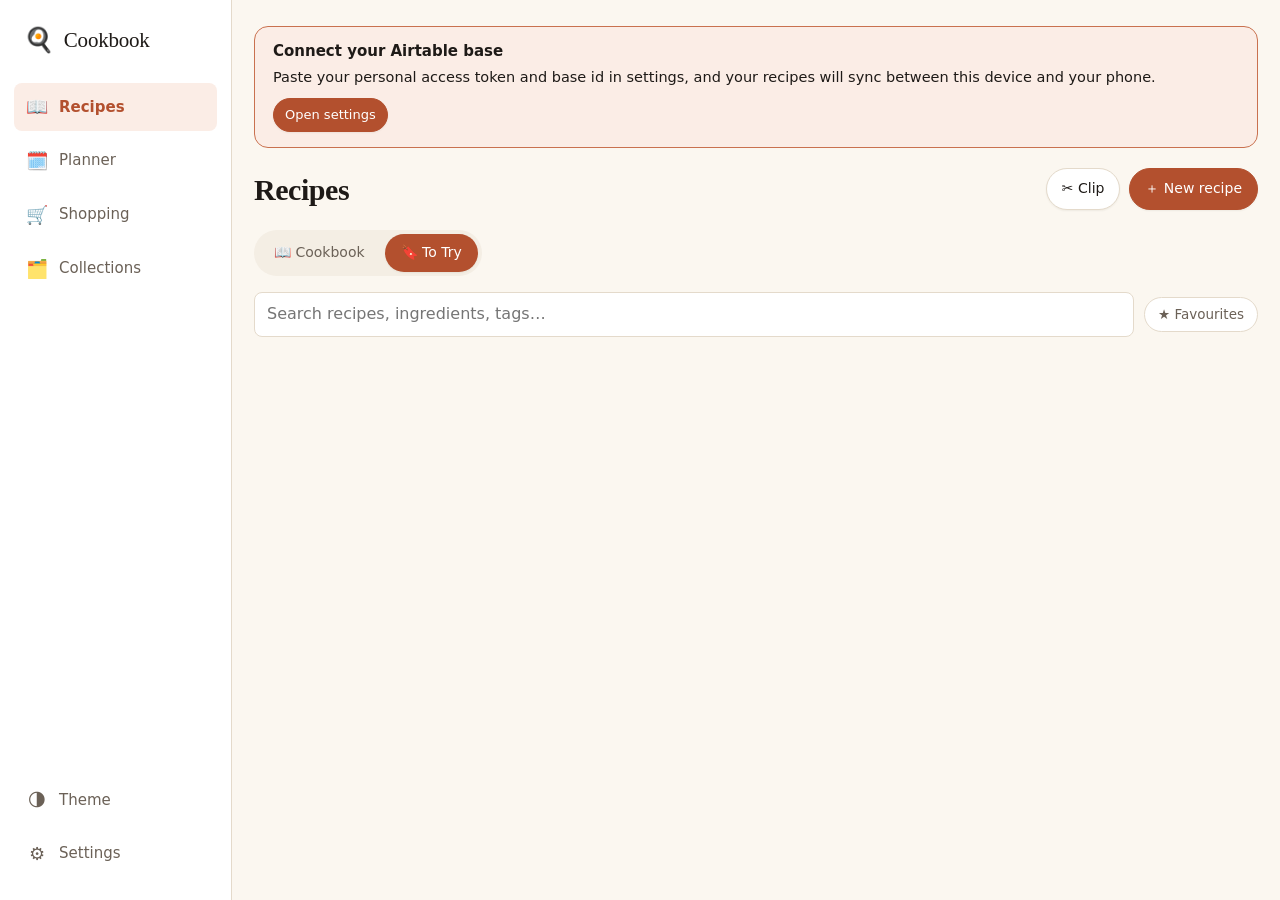
==== index.html @ c2b3b52e "Fix import button doing nothing: it was nested inside its label Wrapping a <button> inside the same " ====
<!DOCTYPE html>
<html lang="en-AU">
<head>
<meta charset="UTF-8">
<meta name="viewport" content="width=device-width, initial-scale=1, viewport-fit=cover">
<meta name="theme-color" content="#B3502E">
<meta name="apple-mobile-web-app-capable" content="yes">
<meta name="apple-mobile-web-app-status-bar-style" content="default">
<title>Cookbook</title>
<link rel="manifest" href="manifest.json">
<link rel="apple-touch-icon" href="icons/apple-touch-icon.png">
<link rel="stylesheet" href="cookbook.css">
</head>
<body>

<div class="app">

  <!-- Desktop navigation. The mobile tab bar at the bottom of this file mirrors it; both drive the
       same data-view buttons so there's one navigation handler, not two. -->
  <nav class="sidenav">
    <div class="brand"><span class="mark">🍳</span> Cookbook</div>
    <button class="navbtn" data-view="recipes"><span class="ico">📖</span> Recipes</button>
    <button class="navbtn" data-view="planner"><span class="ico">🗓️</span> Planner</button>
    <button class="navbtn" data-view="shopping"><span class="ico">🛒</span> Shopping</button>
    <button class="navbtn" data-view="collections"><span class="ico">🗂️</span> Collections</button>
    <div class="navspacer"></div>
    <button class="navbtn" id="navTheme"><span class="ico">🌗</span> Theme</button>
    <button class="navbtn" id="navSettings"><span class="ico">⚙️</span> Settings</button>
  </nav>

  <main class="main">

    <!-- ============ Recipes ============ -->
    <section class="wrap view" id="viewRecipes">
      <div id="setupBanner" class="banner" hidden>
        <h3>Connect your Airtable base</h3>
        <p style="margin:0 0 10px">Paste your personal access token and base id in settings, and your recipes will sync between this device and your phone.</p>
        <button class="btn primary sm" id="bannerSettings">Open settings</button>
      </div>

      <div class="pagehead">
        <div>
          <h1>Recipes</h1>
          <div class="sub" id="recipeCount"></div>
        </div>
        <div style="display:flex;gap:9px;flex-wrap:wrap">
          <button class="btn" id="btnClip">✂️ Clip</button>
          <button class="btn primary" id="btnNew">＋ New recipe</button>
        </div>
      </div>

      <div class="tabs" id="sectionTabs">
        <button class="tab" id="tabCookbook" aria-pressed="false">📖 Cookbook</button>
        <button class="tab" id="tabToTry" aria-pressed="true">🔖 To Try</button>
      </div>

      <div class="searchrow">
        <input type="search" id="search" name="cookbook-recipe-search" placeholder="Search recipes, ingredients, tags…" autocomplete="off" data-lpignore="true" data-1p-ignore data-bwignore="true">
        <button class="chip" id="filterFav" aria-pressed="false">★ Favourites</button>
      </div>

      <div class="chips" id="collectionChips"></div>
      <div class="grid" id="recipeGrid"></div>
      <div class="empty" id="recipeEmpty" hidden>
        <div class="mark">📖</div>
        <h3 id="recipeEmptyTitle">No recipes yet</h3>
        <p id="recipeEmptyBody">Clip one from a website or photo, or write one in by hand.</p>
      </div>
    </section>

    <!-- ============ Recipe detail ============ -->
    <section class="wrap view" id="viewRecipe" hidden>
      <button class="btn ghost sm" id="btnBack" style="margin-bottom:14px">← Back</button>
      <div class="detail" id="recipeDetail"></div>
    </section>

    <!-- ============ Planner ============ -->
    <section class="wrap view" id="viewPlanner" hidden>
      <div class="pagehead">
        <div>
          <h1>Weekly planner</h1>
          <div class="sub" id="weekLabel"></div>
        </div>
        <div style="display:flex;gap:9px">
          <button class="btn sm" id="weekPrev">←</button>
          <button class="btn sm" id="weekToday">This week</button>
          <button class="btn sm" id="weekNext">→</button>
          <button class="btn primary sm" id="btnMakeList">🛒 Make shopping list</button>
        </div>
      </div>
      <div id="plannerGrid"></div>
    </section>

    <!-- ============ Shopping ============ -->
    <section class="wrap view" id="viewShopping" hidden>
      <div class="pagehead">
        <div>
          <h1>Shopping list</h1>
          <div class="sub" id="shoppingSub"></div>
        </div>
        <div style="display:flex;gap:9px">
          <button class="btn sm" id="btnClearChecked">Clear ticked</button>
        </div>
      </div>
      <div class="searchrow">
        <input type="text" id="manualItem" placeholder="Add an item…" autocomplete="off">
        <button class="btn sm" id="btnAddItem">Add</button>
      </div>
      <div id="shoppingList"></div>
    </section>

    <!-- ============ Collections ============ -->
    <section class="wrap view" id="viewCollections" hidden>
      <div class="pagehead">
        <div><h1>Collections</h1><div class="sub">Group recipes however you like.</div></div>
        <button class="btn primary sm" id="btnNewCollection">＋ New collection</button>
      </div>
      <div class="grid" id="collectionGrid"></div>
    </section>

  </main>
</div>

<!-- Mobile bottom tab bar -->
<nav class="tabbar">
  <button class="navbtn" data-view="recipes"><span class="ico">📖</span> Recipes</button>
  <button class="navbtn" data-view="planner"><span class="ico">🗓️</span> Planner</button>
  <button class="navbtn" data-view="shopping"><span class="ico">🛒</span> Shopping</button>
  <button class="navbtn" data-view="collections"><span class="ico">🗂️</span> Groups</button>
  <button class="navbtn" id="navSettingsM"><span class="ico">⚙️</span> Settings</button>
</nav>

<!-- ============ Settings ============ -->
<dialog id="dlgSettings">
  <div class="dlg-head">
    <h2>Settings</h2>
    <button class="btn ghost sm" data-close>✕</button>
  </div>
  <div class="dlg-body">
    <label class="field">
      <span class="lbl">Airtable personal access token</span>
      <input type="password" id="setPat" name="cookbook-airtable-token" placeholder="pat…" autocomplete="new-password" spellcheck="false" data-lpignore="true" data-1p-ignore data-bwignore="true">
      <span class="hint">Create one at airtable.com/create/tokens with the <b>data.records:read</b>, <b>data.records:write</b> and <b>schema.bases:read</b> scopes, and give it access to your Cookbook base. Stored in this browser only — never sent anywhere but Airtable.</span>
    </label>
    <label class="field">
      <span class="lbl">Cookbook base id</span>
      <input type="text" id="setBase" placeholder="appXXXXXXXXXXXXXX" autocomplete="off" spellcheck="false">
      <span class="hint">Open the base in Airtable and copy the address bar — pasting the whole URL is fine, the id is picked out of it.</span>
    </label>
    <label class="field">
      <span class="lbl">Anthropic API key <span style="font-weight:400;color:var(--ink-faint)">(optional)</span></span>
      <input type="password" id="setKey" name="cookbook-anthropic-key" placeholder="sk-ant-…" autocomplete="new-password" spellcheck="false" data-lpignore="true" data-1p-ignore data-bwignore="true">
      <span class="hint">Only needed for clipping recipes from <b>photos</b> and <b>social posts</b>. Website clipping and manual entry work without it. Roughly 5–6¢ per photo read.</span>
    </label>
    <label class="field">
      <span class="lbl">Measurements</span>
      <select id="setSystem">
        <option value="metric">Australian / metric — 1 tbsp = 20 ml, 1 cup = 250 ml</option>
        <option value="us">US — 1 tbsp = 15 ml, 1 cup = 240 ml</option>
      </select>
      <span class="hint">Only affects how amounts are combined on the shopping list. Recipes always display the units they were written in.</span>
    </label>
    <div id="connStatus" style="font-size:14px;min-height:22px"></div>
    <div class="field">
      <span class="lbl">Import recipes</span>
      <input type="file" id="setImportFile" accept="application/json,.json">
      <span class="hint">A JSON file exported from another recipe app and converted with <b>scripts/convert-flavorish.mjs</b>. Recipes already in the cookbook under the same name are skipped, so running it twice is safe.</span>
      <button class="btn sm" id="btnImport" type="button" style="align-self:flex-start;margin-top:8px">Import</button>
    </div>
    <div id="importStatus" style="font-size:14px;min-height:22px"></div>
  </div>
  <div class="dlg-foot">
    <button class="btn" id="btnTest">Test connection</button>
    <button class="btn primary" id="btnSaveSettings">Save</button>
  </div>
</dialog>

<!-- ============ Recipe editor ============ -->
<dialog id="dlgEdit">
  <div class="dlg-head">
    <h2 id="editTitle">New recipe</h2>
    <button class="btn ghost sm" data-close>✕</button>
  </div>
  <div class="dlg-body">
    <label class="field">
      <span class="lbl">Name</span>
      <input type="text" id="edName" placeholder="Lemon drizzle cake">
    </label>
    <label class="field">
      <span class="lbl">Description</span>
      <textarea id="edDesc" rows="2" placeholder="A short note about the recipe…"></textarea>
    </label>

    <div class="field">
      <span class="lbl">Photo</span>
      <div style="display:flex;gap:10px;align-items:flex-start">
        <img id="edPhotoPreview" hidden style="width:96px;height:96px;object-fit:cover;border-radius:10px;flex:none">
        <div style="flex:1;min-width:0">
          <input type="url" id="edPhotoUrl" placeholder="https://…">
          <span class="hint" id="edPhotoHint" hidden>Grabbed from the source page — replace the URL above or clear it if it's wrong.</span>
        </div>
        <button class="btn sm ghost" id="edPhotoClear" style="flex:none">Clear</button>
      </div>
    </div>

    <div style="display:grid;grid-template-columns:1fr 1fr 1fr 1fr;gap:10px">
      <label class="field"><span class="lbl">Serves</span><input type="number" id="edServings" min="1" step="1" value="4"></label>
      <label class="field"><span class="lbl">Unit</span><input type="text" id="edServingUnit" value="servings"></label>
      <label class="field"><span class="lbl">Prep (min)</span><input type="number" id="edPrep" min="0" step="5"></label>
      <label class="field"><span class="lbl">Cook (min)</span><input type="number" id="edCook" min="0" step="5"></label>
    </div>

    <div class="field">
      <span class="lbl">Ingredients</span>
      <div id="edIngredients"></div>
      <div style="display:flex;gap:8px;margin-top:8px;flex-wrap:wrap">
        <button class="btn sm" id="edAddIng">＋ Add ingredient</button>
        <button class="btn sm ghost" id="edPasteIng">📋 Paste a list</button>
      </div>
      <span class="hint">Type amounts however you normally would — “2 1/2 cups”, “200g”, “a pinch”. They're parsed into scalable amounts automatically.</span>
    </div>

    <div class="field">
      <span class="lbl">Method</span>
      <div id="edSteps"></div>
      <button class="btn sm" id="edAddStep" style="margin-top:8px">＋ Add step</button>
      <span class="hint">Tick the ingredients each step uses — those are what show beside the step when you're cooking.</span>
    </div>

    <label class="field">
      <span class="lbl">Collections</span>
      <div class="chips" id="edCollections" style="margin-bottom:0"></div>
    </label>

    <label class="field">
      <span class="lbl">Notes</span>
      <textarea id="edNotes" rows="3" placeholder="Worked better with half the sugar. Freezes well."></textarea>
    </label>

    <label class="field">
      <span class="lbl">Source URL</span>
      <input type="url" id="edSource" placeholder="https://…">
    </label>
  </div>
  <div class="dlg-foot">
    <button class="btn danger" id="btnDelete" hidden>Delete</button>
    <button class="btn" data-close>Cancel</button>
    <button class="btn primary" id="btnSaveRecipe">Save recipe</button>
  </div>
</dialog>

<!-- ============ Clipper ============ -->
<dialog id="dlgClip">
  <div class="dlg-head">
    <h2>Clip a recipe</h2>
    <button class="btn ghost sm" data-close>✕</button>
  </div>
  <div class="dlg-body">
    <div class="chips" id="clipTabs">
      <button class="chip" data-clip="url" aria-pressed="true">🔗 Website</button>
      <button class="chip" data-clip="photo" aria-pressed="false">📷 Photo</button>
      <button class="chip" data-clip="text" aria-pressed="false">📝 Paste text</button>
    </div>

    <div class="clip-pane" data-pane="url">
      <label class="field">
        <span class="lbl">Recipe URL</span>
        <input type="url" id="clipUrl" placeholder="https://…">
        <span class="hint">Most recipe sites publish machine-readable recipe data, which is read directly — accurate, instant, and free. Sites without it fall back to Claude, which needs an API key.</span>
      </label>
    </div>

    <div class="clip-pane" data-pane="photo" hidden>
      <label class="field">
        <span class="lbl">Photo of a recipe</span>
        <input type="file" id="clipPhoto" accept="image/*" capture="environment">
        <span class="hint">A cookbook page, a handwritten card, or a screenshot of a social post. Needs an Anthropic API key — roughly 5–6¢ per photo.</span>
      </label>
      <img id="clipPreview" hidden style="border-radius:var(--r-sm);margin-top:10px;max-height:220px;object-fit:contain">
    </div>

    <div class="clip-pane" data-pane="text" hidden>
      <label class="field">
        <span class="lbl">Paste the recipe</span>
        <textarea id="clipText" rows="9" placeholder="Paste an Instagram caption, an email, or text copied off a page…"></textarea>
        <span class="hint">Needs an Anthropic API key. Use this for social posts, which can't be fetched directly.</span>
      </label>
    </div>

    <div id="clipStatus" style="font-size:14px;min-height:22px;margin-top:6px"></div>
  </div>
  <div class="dlg-foot">
    <button class="btn" data-close>Cancel</button>
    <button class="btn primary" id="btnDoClip">Read recipe</button>
  </div>
</dialog>

<!-- ============ Add to planner ============ -->
<dialog id="dlgAddMeal">
  <div class="dlg-head">
    <h2 id="addMealTitle">Add to planner</h2>
    <button class="btn ghost sm" data-close>✕</button>
  </div>
  <div class="dlg-body">
    <label class="field">
      <span class="lbl">Recipe</span>
      <select id="mealRecipe"></select>
    </label>
    <label class="field">
      <span class="lbl">Servings</span>
      <input type="number" id="mealServings" min="1" step="1" value="4">
    </label>
  </div>
  <div class="dlg-foot">
    <button class="btn" data-close>Cancel</button>
    <button class="btn primary" id="btnAddMeal">Add</button>
  </div>
</dialog>

<!-- Cook mode is built and torn down by cookbook-ui.js so the wake lock has a clear lifecycle. -->
<div id="cookRoot"></div>

<script src="cookbook-units.js"></script>
<script src="cookbook-data.js"></script>
<script src="cookbook-clip.js"></script>
<script src="cookbook-plan.js"></script>
<script src="cookbook-ui.js"></script>
</body>
</html>
---- cookbook.css ----
/* cookbook.css
   Theming and layout. Structure follows the farm planner — CSS custom properties on :root with a
   full dark-mode pair — but the palette is its own: warm paper and a baked-terracotta accent
   rather than the planner's dam-water steel, because this app lives in a kitchen, not a paddock. */

:root {
  --paper: #FBF7F0;
  --card: #FFFFFF;
  --card-2: #F4EEE4;
  --ink: #1E1A17;
  --ink-soft: #6B6157;
  --ink-faint: #9A8F83;
  --line: #E4DACB;
  --line-soft: #F0E8DC;

  --clay: #B3502E;          /* primary accent: terracotta */
  --clay-soft: #C9714F;
  --clay-wash: #FBEDE6;
  --herb: #4A7A4C;          /* success / favourites-on */
  --warn: #C08A2E;
  --danger: #B23A3A;

  --shadow-sm: 0 1px 2px rgba(30, 26, 23, .06);
  --shadow: 0 1px 0 rgba(30,26,23,.03), 0 8px 24px -12px rgba(30, 26, 23, .28);
  --shadow-lg: 0 24px 48px -24px rgba(30, 26, 23, .38);

  --serif: ui-serif, Georgia, "Iowan Old Style", "Palatino Linotype", serif;
  --sans: system-ui, -apple-system, "Segoe UI", Roboto, Helvetica, Arial, sans-serif;
  --mono: ui-monospace, "SF Mono", Menlo, Consolas, monospace;

  --r-sm: 8px;
  --r: 14px;
  --r-lg: 20px;

  --nav-w: 232px;
  --tabbar-h: 62px;
}

:root[data-theme="dark"] {
  --paper: #17140F;
  --card: #211C16;
  --card-2: #2A241C;
  --ink: #F0E9DE;
  --ink-soft: #B3A794;
  --ink-faint: #7E7364;
  --line: #352E24;
  --line-soft: #2A241C;

  --clay: #E08B63;
  --clay-soft: #C9714F;
  --clay-wash: #33231B;
  --herb: #7FB183;
  --warn: #DDB05A;
  --danger: #E07A7A;

  --shadow-sm: 0 1px 2px rgba(0, 0, 0, .4);
  --shadow: 0 1px 0 rgba(0,0,0,.4), 0 8px 24px -12px rgba(0, 0, 0, .7);
  --shadow-lg: 0 24px 48px -24px rgba(0, 0, 0, .8);
}

/* ---------- reset ---------- */
* { box-sizing: border-box; }
html, body { height: 100%; }
body {
  margin: 0;
  font-family: var(--sans);
  font-size: 16px;
  line-height: 1.55;
  color: var(--ink);
  background: var(--paper);
  -webkit-font-smoothing: antialiased;
  -webkit-tap-highlight-color: transparent;
}
h1, h2, h3, h4 { margin: 0; font-weight: 600; line-height: 1.25; }
p { margin: 0 0 .8em; }
button, input, select, textarea { font: inherit; color: inherit; }
button { cursor: pointer; background: none; border: none; padding: 0; }
a { color: var(--clay); }
img { max-width: 100%; display: block; }
[hidden] { display: none !important; }

/* ---------- app frame ---------- */
.app { display: flex; min-height: 100%; }

/* Desktop sidebar */
.sidenav {
  width: var(--nav-w);
  flex: 0 0 var(--nav-w);
  border-right: 1px solid var(--line);
  background: var(--card);
  padding: 22px 14px;
  display: flex;
  flex-direction: column;
  gap: 6px;
  position: sticky;
  top: 0;
  height: 100vh;
}
.brand {
  display: flex; align-items: center; gap: 10px;
  padding: 0 10px 18px;
  font-family: var(--serif);
  font-size: 21px;
  letter-spacing: -.01em;
}
.brand .mark { font-size: 24px; }

.navbtn {
  display: flex; align-items: center; gap: 11px;
  padding: 10px 12px;
  border-radius: var(--r-sm);
  color: var(--ink-soft);
  font-size: 15px;
  font-weight: 500;
  width: 100%;
  text-align: left;
  transition: background .12s, color .12s;
}
.navbtn:hover { background: var(--card-2); color: var(--ink); }
.navbtn[aria-current="true"] { background: var(--clay-wash); color: var(--clay); font-weight: 600; }
.navbtn .ico { font-size: 18px; width: 22px; text-align: center; }
.navspacer { flex: 1; }

/* Mobile bottom tab bar */
.tabbar {
  display: none;
  position: fixed; left: 0; right: 0; bottom: 0; z-index: 40;
  height: calc(var(--tabbar-h) + env(safe-area-inset-bottom));
  padding-bottom: env(safe-area-inset-bottom);
  background: var(--card);
  border-top: 1px solid var(--line);
}
.tabbar .navbtn {
  flex-direction: column; gap: 2px;
  justify-content: center;
  padding: 8px 2px;
  border-radius: 0;
  font-size: 11px;
  font-weight: 500;
}
.tabbar .navbtn[aria-current="true"] { background: none; }
.tabbar .navbtn .ico { font-size: 21px; width: auto; }

/* Main column */
.main { flex: 1; min-width: 0; }
.wrap { max-width: 1080px; margin: 0 auto; padding: 26px 22px 40px; }

.pagehead {
  display: flex; align-items: flex-end; justify-content: space-between;
  gap: 16px; margin-bottom: 20px; flex-wrap: wrap;
}
.pagehead h1 { font-family: var(--serif); font-size: 30px; letter-spacing: -.015em; }
.pagehead .sub { color: var(--ink-soft); font-size: 14px; margin-top: 2px; }

/* ---------- controls ---------- */
.btn {
  display: inline-flex; align-items: center; gap: 7px;
  padding: 9px 15px;
  border-radius: 999px;
  border: 1px solid var(--line);
  background: var(--card);
  color: var(--ink);
  font-size: 14px; font-weight: 500;
  box-shadow: var(--shadow-sm);
  transition: background .12s, border-color .12s, transform .06s;
}
.btn:hover { background: var(--card-2); }
.btn:active { transform: translateY(1px); }
.btn.primary { background: var(--clay); border-color: var(--clay); color: #fff; }
.btn.primary:hover { background: var(--clay-soft); }
.btn.ghost { background: none; border-color: transparent; box-shadow: none; color: var(--ink-soft); }
.btn.ghost:hover { background: var(--card-2); color: var(--ink); }
.btn.danger { color: var(--danger); border-color: var(--line); }
.btn.danger:hover { background: var(--clay-wash); }
.btn:disabled { opacity: .5; cursor: not-allowed; }
.btn.sm { padding: 6px 11px; font-size: 13px; }

.field { display: block; margin-bottom: 14px; }
.field > .lbl {
  display: block; font-size: 13px; font-weight: 600;
  color: var(--ink-soft); margin-bottom: 5px;
}
.field .hint { font-size: 12.5px; color: var(--ink-faint); margin-top: 5px; line-height: 1.45; }
input[type="text"], input[type="url"], input[type="number"], input[type="password"],
input[type="search"], input[type="date"], select, textarea {
  width: 100%;
  padding: 9px 12px;
  border: 1px solid var(--line);
  border-radius: var(--r-sm);
  background: var(--card);
  outline: none;
  transition: border-color .12s, box-shadow .12s;
}
input:focus, select:focus, textarea:focus {
  border-color: var(--clay);
  box-shadow: 0 0 0 3px var(--clay-wash);
}
textarea { resize: vertical; min-height: 84px; line-height: 1.5; }

.searchrow { display: flex; gap: 10px; align-items: center; margin-bottom: 14px; flex-wrap: wrap; }
.searchrow input[type="search"] { flex: 1; min-width: 200px; }

.chips { display: flex; gap: 7px; flex-wrap: wrap; margin-bottom: 18px; }
.chip {
  padding: 6px 13px;
  border-radius: 999px;
  border: 1px solid var(--line);
  background: var(--card);
  font-size: 13.5px;
  color: var(--ink-soft);
  transition: all .12s;
}
.chip:hover { border-color: var(--clay-soft); color: var(--ink); }
.chip[aria-pressed="true"] {
  background: var(--clay); border-color: var(--clay); color: #fff; font-weight: 500;
}

.tabs {
  display: flex; gap: 4px; width: fit-content;
  background: var(--card-2); padding: 4px; border-radius: 999px;
  margin-bottom: 16px;
}
.tab {
  padding: 8px 16px; border-radius: 999px; border: none; background: transparent;
  font-size: 14px; font-weight: 500; color: var(--ink-soft); transition: all .12s;
}
.tab[aria-pressed="true"] { background: var(--clay); color: #fff; box-shadow: var(--shadow-sm); }

/* ---------- recipe cards ---------- */
.grid {
  display: grid;
  grid-template-columns: repeat(auto-fill, minmax(220px, 1fr));
  gap: 18px;
}
.card {
  background: var(--card);
  border: 1px solid var(--line);
  border-radius: var(--r);
  overflow: hidden;
  box-shadow: var(--shadow-sm);
  text-align: left;
  transition: transform .14s, box-shadow .14s, border-color .14s;
  position: relative;
  display: flex; flex-direction: column;
}
.card:hover { transform: translateY(-2px); box-shadow: var(--shadow); border-color: var(--line); }
.card .thumb {
  aspect-ratio: 4 / 3;
  background: var(--card-2) center/cover no-repeat;
  display: grid; place-items: center;
  font-size: 30px; color: var(--ink-faint);
}
.card .body { padding: 13px 14px 15px; flex: 1; display: flex; flex-direction: column; gap: 5px; }
.card .title { font-family: var(--serif); font-size: 17px; line-height: 1.3; }
.card .meta { font-size: 12.5px; color: var(--ink-faint); display: flex; gap: 9px; flex-wrap: wrap; }
.card .star {
  position: absolute; top: 9px; right: 9px;
  width: 32px; height: 32px;
  border-radius: 50%;
  display: grid; place-items: center;
  background: rgba(255,255,255,.92);
  box-shadow: var(--shadow-sm);
  font-size: 16px; line-height: 1;
  color: var(--ink-faint);
}
:root[data-theme="dark"] .card .star { background: rgba(33,28,22,.92); }
.card .star[aria-pressed="true"] { color: var(--warn); }
.card .tried {
  position: absolute; top: 9px; left: 9px;
  width: 32px; height: 32px;
  border-radius: 50%;
  display: grid; place-items: center;
  background: rgba(255,255,255,.92);
  box-shadow: var(--shadow-sm);
  font-size: 15px; line-height: 1;
  color: var(--ink-faint);
}
:root[data-theme="dark"] .card .tried { background: rgba(33,28,22,.92); }
.card .tried[aria-pressed="true"] { color: var(--herb); }

/* ---------- recipe detail ---------- */
.detail { max-width: 780px; margin: 0 auto; }
.detail .hero {
  width: 100%; aspect-ratio: 16/9; object-fit: cover;
  border-radius: var(--r); margin-bottom: 20px; background: var(--card-2);
}
.detail h1 { font-family: var(--serif); font-size: 33px; letter-spacing: -.02em; margin-bottom: 6px; }
.detail .lede { color: var(--ink-soft); font-size: 16px; margin-bottom: 16px; }
.detail .factbar {
  display: flex; gap: 20px; flex-wrap: wrap;
  padding: 13px 0; margin-bottom: 22px;
  border-top: 1px solid var(--line); border-bottom: 1px solid var(--line);
  font-size: 14px; color: var(--ink-soft);
}
.detail .factbar b { color: var(--ink); font-weight: 600; }

/* Servings stepper — the control that rescales every amount on the page live. */
.servings {
  display: flex; align-items: center; gap: 12px;
  background: var(--clay-wash);
  border-radius: var(--r);
  padding: 12px 16px;
  margin-bottom: 24px;
  flex-wrap: wrap;
}
.servings .lbl { font-size: 14px; font-weight: 600; color: var(--clay); }
.stepper { display: flex; align-items: center; gap: 4px; }
.stepper button {
  width: 34px; height: 34px;
  border-radius: 50%;
  background: var(--card);
  border: 1px solid var(--line);
  font-size: 19px; line-height: 1;
  display: grid; place-items: center;
  color: var(--ink);
}
.stepper button:hover { background: var(--card-2); }
.stepper .val {
  min-width: 66px; text-align: center;
  font-size: 16px; font-weight: 600;
  font-variant-numeric: tabular-nums;
}
.servings .reset { margin-left: auto; font-size: 13px; }

.detail h2 {
  font-family: var(--serif); font-size: 21px;
  margin: 28px 0 12px; padding-bottom: 7px;
  border-bottom: 1px solid var(--line);
}

.inglist { list-style: none; padding: 0; margin: 0; }
.inglist li {
  display: flex; gap: 11px; align-items: baseline;
  padding: 8px 0; border-bottom: 1px solid var(--line-soft);
}
.inglist .amt {
  flex: 0 0 auto; min-width: 88px;
  font-weight: 600; font-variant-numeric: tabular-nums;
  color: var(--clay);
}
.inglist .nm { flex: 1; }
.inglist .nt { color: var(--ink-faint); font-size: 14px; }
.grouphead {
  font-size: 13px; font-weight: 700; text-transform: uppercase;
  letter-spacing: .06em; color: var(--ink-faint);
  margin: 16px 0 4px;
}

/* Method steps. Each step carries its own ingredient amounts inline — the reason this app exists. */
.steps { list-style: none; padding: 0; margin: 0; counter-reset: step; }
.steps li {
  position: relative;
  padding: 0 0 22px 46px;
  counter-increment: step;
}
.steps li::before {
  content: counter(step);
  position: absolute; left: 0; top: 0;
  width: 30px; height: 30px;
  border-radius: 50%;
  background: var(--clay); color: #fff;
  display: grid; place-items: center;
  font-size: 14px; font-weight: 600;
  font-family: var(--sans);
}
.steps li:not(:last-child)::after {
  content: "";
  position: absolute; left: 15px; top: 34px; bottom: 8px;
  width: 1px; background: var(--line);
}
.steps .txt { margin-bottom: 9px; }
.stepings {
  display: flex; flex-wrap: wrap; gap: 6px;
}
.stepings .pill {
  display: inline-flex; align-items: baseline; gap: 5px;
  background: var(--card-2);
  border: 1px solid var(--line-soft);
  border-radius: 999px;
  padding: 3px 11px;
  font-size: 13.5px;
}
.stepings .pill b { color: var(--clay); font-variant-numeric: tabular-nums; font-weight: 600; }

.notebox {
  background: var(--card-2);
  border-left: 3px solid var(--clay-soft);
  border-radius: 0 var(--r-sm) var(--r-sm) 0;
  padding: 13px 16px;
  white-space: pre-wrap;
  font-size: 15px;
}

/* ---------- cook mode ---------- */
.cook {
  position: fixed; inset: 0; z-index: 100;
  background: var(--paper);
  display: flex; flex-direction: column;
  padding: env(safe-area-inset-top) 0 env(safe-area-inset-bottom);
}
.cook .bar {
  display: flex; align-items: center; gap: 12px;
  padding: 14px 18px;
  border-bottom: 1px solid var(--line);
}
.cook .bar .nm { font-family: var(--serif); font-size: 17px; flex: 1; }
.cook .bar .count { font-size: 14px; color: var(--ink-soft); font-variant-numeric: tabular-nums; }
.cook .stage {
  flex: 1; overflow-y: auto;
  padding: 30px 24px;
  max-width: 720px; margin: 0 auto; width: 100%;
}
.cook .stepno {
  font-size: 13px; font-weight: 700; letter-spacing: .09em;
  text-transform: uppercase; color: var(--clay); margin-bottom: 12px;
}
.cook .txt { font-size: 25px; line-height: 1.42; margin-bottom: 26px; }
.cook .stepings { gap: 9px; }
.cook .stepings .pill { font-size: 17px; padding: 7px 16px; }
.cook .nav {
  display: flex; gap: 12px; padding: 16px 24px;
  border-top: 1px solid var(--line);
  max-width: 720px; margin: 0 auto; width: 100%;
}
.cook .nav .btn { flex: 1; justify-content: center; padding: 14px; font-size: 16px; }
.cook .tick {
  display: flex; align-items: center; gap: 10px;
  margin-top: 8px; font-size: 15px; color: var(--ink-soft);
}
.cook .tick input { width: 20px; height: 20px; accent-color: var(--clay); }

/* ---------- editor ---------- */
.editrow {
  display: grid;
  grid-template-columns: 76px 96px 1fr auto;
  gap: 8px; align-items: start; margin-bottom: 8px;
}
.editrow input { padding: 7px 9px; font-size: 14px; }
.editrow .del { color: var(--ink-faint); padding: 6px 8px; font-size: 16px; }
.editrow .del:hover { color: var(--danger); }

.stepedit {
  border: 1px solid var(--line);
  border-radius: var(--r-sm);
  padding: 12px;
  margin-bottom: 10px;
  background: var(--card);
}
.stepedit .head {
  display: flex; align-items: center; gap: 8px; margin-bottom: 8px;
  font-size: 13px; font-weight: 600; color: var(--ink-soft);
}
.stepedit .head .n {
  width: 22px; height: 22px; border-radius: 50%;
  background: var(--clay); color: #fff;
  display: grid; place-items: center; font-size: 12px;
}
.ingpick { display: flex; flex-wrap: wrap; gap: 6px; margin-top: 9px; }
.ingpick .opt {
  font-size: 12.5px; padding: 4px 10px;
  border: 1px solid var(--line); border-radius: 999px;
  background: var(--card); color: var(--ink-soft);
}
.ingpick .opt[aria-pressed="true"] {
  background: var(--clay-wash); border-color: var(--clay-soft); color: var(--clay); font-weight: 600;
}

/* ---------- dialog ---------- */
dialog {
  border: none; padding: 0;
  border-radius: var(--r-lg);
  background: var(--card);
  color: var(--ink);
  box-shadow: var(--shadow-lg);
  max-width: min(94vw, 620px);
  width: 100%;
}
dialog::backdrop { background: rgba(20, 16, 12, .45); backdrop-filter: blur(2px); }
.dlg-head {
  display: flex; align-items: center; justify-content: space-between;
  padding: 18px 22px 14px; border-bottom: 1px solid var(--line);
}
.dlg-head h2 { font-family: var(--serif); font-size: 20px; }
.dlg-body { padding: 20px 22px; max-height: min(70vh, 640px); overflow-y: auto; }
.dlg-foot {
  display: flex; gap: 10px; justify-content: flex-end;
  padding: 14px 22px 18px; border-top: 1px solid var(--line);
}

/* ---------- feedback ---------- */
.empty {
  text-align: center; padding: 64px 20px; color: var(--ink-soft);
}
.empty .mark { font-size: 42px; margin-bottom: 12px; }
.empty h3 { font-family: var(--serif); font-size: 20px; margin-bottom: 6px; color: var(--ink); }

.toast {
  position: fixed; left: 50%; bottom: 26px; transform: translateX(-50%);
  background: var(--ink); color: var(--paper);
  padding: 11px 20px; border-radius: 999px;
  font-size: 14px; z-index: 200;
  box-shadow: var(--shadow-lg);
  max-width: min(92vw, 520px);
}
.toast.err { background: var(--danger); color: #fff; }

.banner {
  background: var(--clay-wash);
  border: 1px solid var(--clay-soft);
  border-radius: var(--r);
  padding: 15px 18px;
  margin-bottom: 20px;
  font-size: 14.5px;
}
.banner h3 { font-size: 15px; margin-bottom: 5px; }

.spinner {
  width: 17px; height: 17px;
  border: 2px solid var(--line);
  border-top-color: var(--clay);
  border-radius: 50%;
  animation: spin .7s linear infinite;
  display: inline-block;
}
@keyframes spin { to { transform: rotate(360deg); } }

/* ---------- responsive ---------- */
@media (max-width: 800px) {
  .sidenav { display: none; }
  .tabbar { display: grid; grid-template-columns: repeat(5, 1fr); }
  .main { padding-bottom: calc(var(--tabbar-h) + env(safe-area-inset-bottom)); }
  .wrap { padding: 18px 15px 30px; }
  .pagehead h1 { font-size: 25px; }
  .detail h1 { font-size: 27px; }
  .grid { grid-template-columns: repeat(auto-fill, minmax(150px, 1fr)); gap: 13px; }
  .editrow { grid-template-columns: 62px 78px 1fr auto; }
  .cook .txt { font-size: 21px; }
}

@media (prefers-reduced-motion: reduce) {
  * { animation-duration: .01ms !important; transition-duration: .01ms !important; }
}
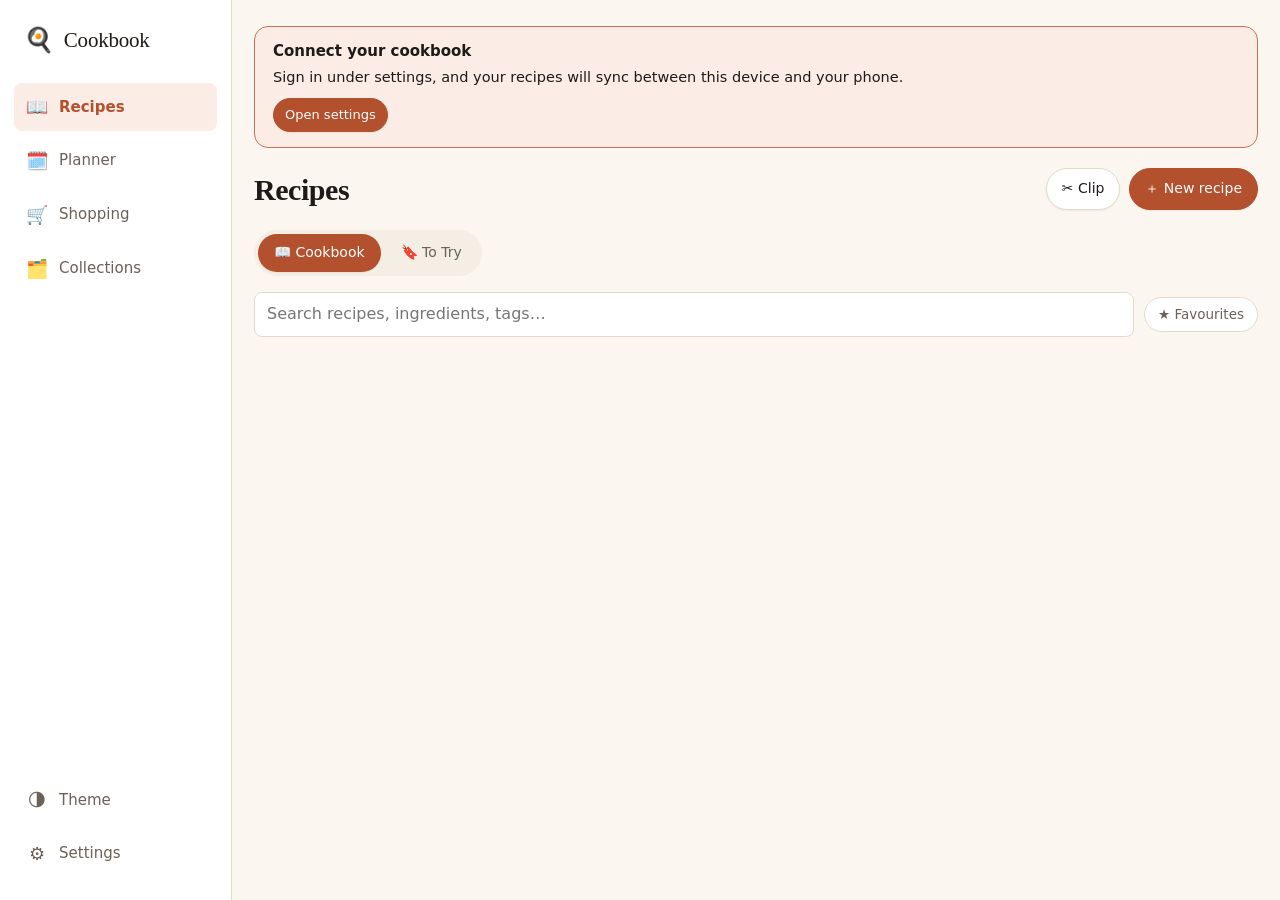
==== commit 3e7f207b: "Replace Airtable with Firestore Airtable's free plan caps API calls at 1,000 per month, and a cookbo" ====
--- a/index.html
+++ b/index.html
@@ -33,8 +33,8 @@
     <!-- ============ Recipes ============ -->
     <section class="wrap view" id="viewRecipes">
       <div id="setupBanner" class="banner" hidden>
-        <h3>Connect your Airtable base</h3>
-        <p style="margin:0 0 10px">Paste your personal access token and base id in settings, and your recipes will sync between this device and your phone.</p>
+        <h3>Connect your cookbook</h3>
+        <p style="margin:0 0 10px">Sign in under settings, and your recipes will sync between this device and your phone.</p>
         <button class="btn primary sm" id="bannerSettings">Open settings</button>
       </div>
 
@@ -138,15 +138,30 @@
   </div>
   <div class="dlg-body">
     <label class="field">
-      <span class="lbl">Airtable personal access token</span>
-      <input type="password" id="setPat" name="cookbook-airtable-token" placeholder="pat…" autocomplete="new-password" spellcheck="false" data-lpignore="true" data-1p-ignore data-bwignore="true">
-      <span class="hint">Create one at airtable.com/create/tokens with the <b>data.records:read</b>, <b>data.records:write</b> and <b>schema.bases:read</b> scopes, and give it access to your Cookbook base. Stored in this browser only — never sent anywhere but Airtable.</span>
-    </label>
-    <label class="field">
-      <span class="lbl">Cookbook base id</span>
-      <input type="text" id="setBase" placeholder="appXXXXXXXXXXXXXX" autocomplete="off" spellcheck="false">
-      <span class="hint">Open the base in Airtable and copy the address bar — pasting the whole URL is fine, the id is picked out of it.</span>
-    </label>
+      <span class="lbl">Firebase project id</span>
+      <input type="text" id="setProject" placeholder="my-cookbook" autocomplete="off" spellcheck="false">
+      <span class="hint">From the Firebase console — pasting the whole console URL is fine, the id is picked out of it.</span>
+    </label>
+    <label class="field">
+      <span class="lbl">Firebase web API key</span>
+      <input type="text" id="setApiKey" placeholder="AIza…" autocomplete="off" spellcheck="false">
+      <span class="hint">Project settings → General → Your apps → Web API key. This one isn't a secret: it identifies the project and grants nothing on its own. What guards your recipes is being signed in, plus a security rule that limits every document to your account.</span>
+    </label>
+
+    <div class="field">
+      <span class="lbl">Cookbook account</span>
+      <div id="authSignedOut" hidden>
+        <input type="email" id="setEmail" name="cookbook-email" placeholder="you@example.com" autocomplete="username" spellcheck="false" style="margin-bottom:8px">
+        <input type="password" id="setPassword" name="cookbook-password" placeholder="Password" autocomplete="current-password" data-lpignore="true" data-1p-ignore data-bwignore="true">
+        <button class="btn sm" id="btnSignIn" type="button" style="align-self:flex-start;margin-top:8px">Sign in</button>
+        <span class="hint">The account you created under Authentication in the Firebase console. Your password is never stored — signing in swaps it once for a token this browser keeps.</span>
+      </div>
+      <div id="authSignedIn" hidden>
+        <p style="margin:0 0 8px">Signed in as <b id="authEmail"></b></p>
+        <button class="btn sm" id="btnSignOut" type="button" style="align-self:flex-start">Sign out</button>
+      </div>
+    </div>
+
     <label class="field">
       <span class="lbl">Anthropic API key <span style="font-weight:400;color:var(--ink-faint)">(optional)</span></span>
       <input type="password" id="setKey" name="cookbook-anthropic-key" placeholder="sk-ant-…" autocomplete="new-password" spellcheck="false" data-lpignore="true" data-1p-ignore data-bwignore="true">
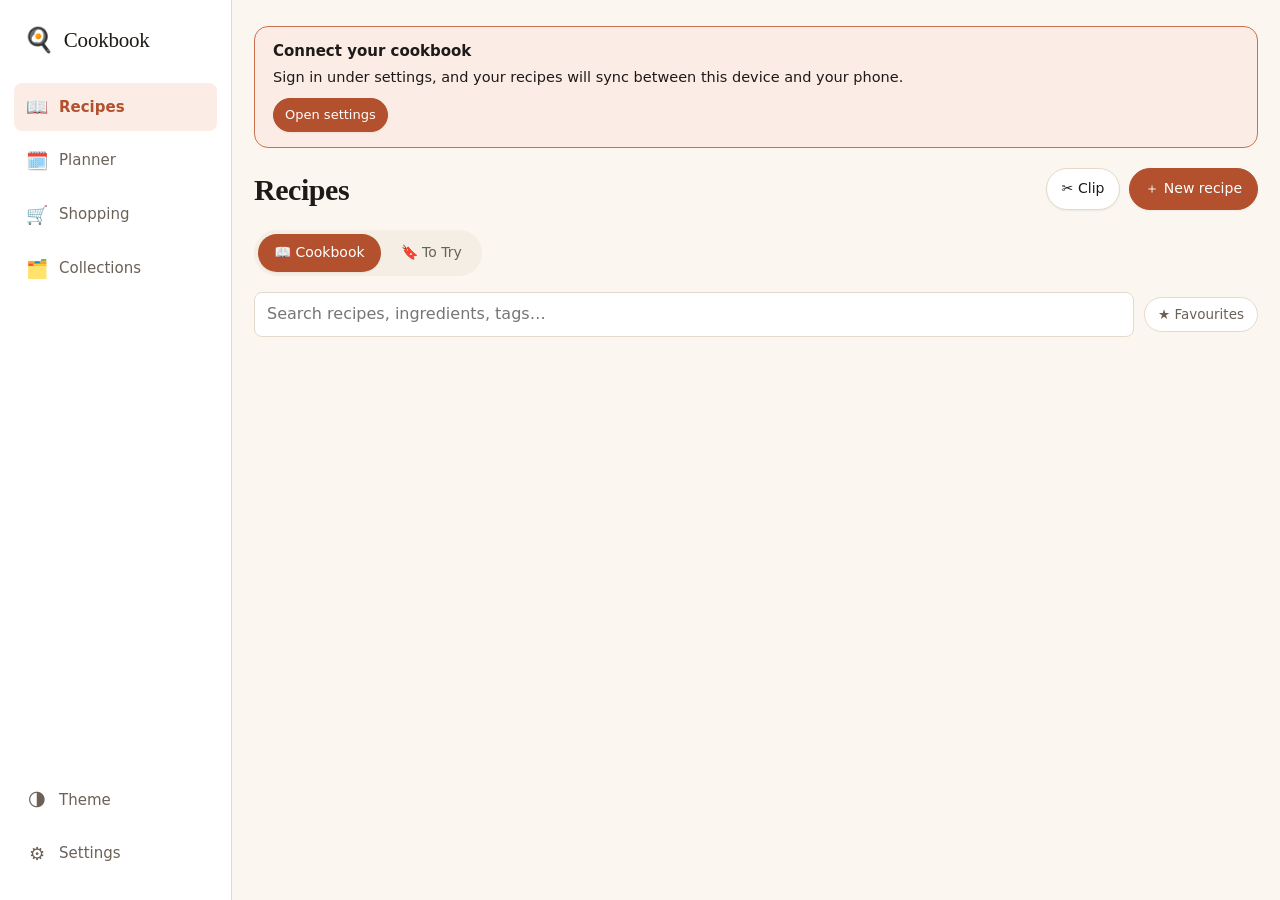
==== commit 03bf3bf4: "Allow choosing photos from library, not just camera Removes capture="environment" from the photo cli" ====
--- a/index.html
+++ b/index.html
@@ -288,7 +288,7 @@
     <div class="clip-pane" data-pane="photo" hidden>
       <label class="field">
         <span class="lbl">Photo of a recipe</span>
-        <input type="file" id="clipPhoto" accept="image/*" capture="environment">
+        <input type="file" id="clipPhoto" accept="image/*">
         <span class="hint">A cookbook page, a handwritten card, or a screenshot of a social post. Needs an Anthropic API key — roughly 5–6¢ per photo.</span>
       </label>
       <img id="clipPreview" hidden style="border-radius:var(--r-sm);margin-top:10px;max-height:220px;object-fit:contain">
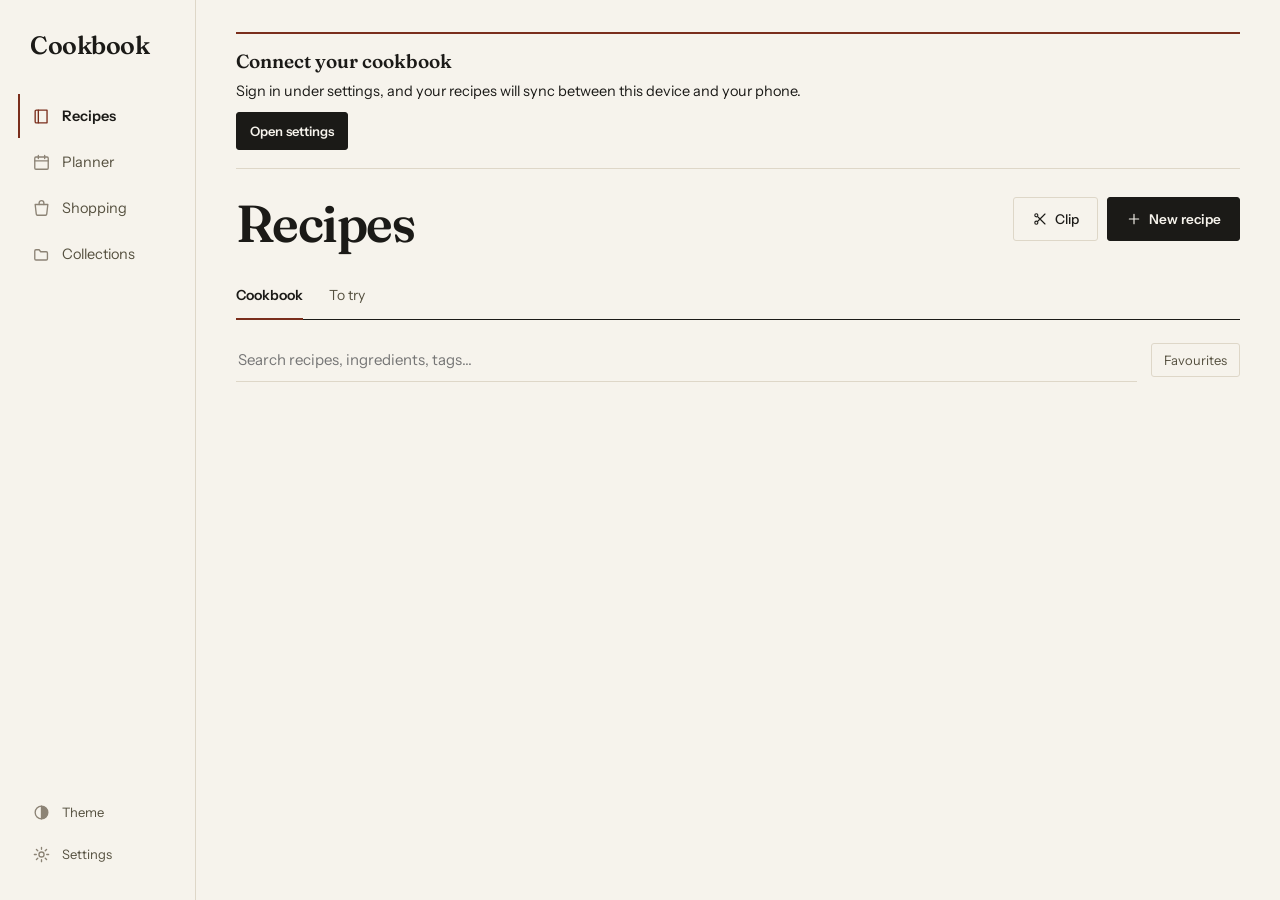
==== commit a553b867: "Redesign the UI: "Editorial Press" Replaces the card-and-shadow look with a cookbook-page one. The r" ====
--- a/index.html
+++ b/index.html
@@ -3,12 +3,17 @@
 <head>
 <meta charset="UTF-8">
 <meta name="viewport" content="width=device-width, initial-scale=1, viewport-fit=cover">
-<meta name="theme-color" content="#B3502E">
+<meta name="theme-color" content="#F6F3EC">
 <meta name="apple-mobile-web-app-capable" content="yes">
 <meta name="apple-mobile-web-app-status-bar-style" content="default">
 <title>Cookbook</title>
 <link rel="manifest" href="manifest.json">
 <link rel="apple-touch-icon" href="icons/apple-touch-icon.png">
+<link rel="preconnect" href="https://fonts.googleapis.com">
+<link rel="preconnect" href="https://fonts.gstatic.com" crossorigin>
+<!-- Display serif + body sans for the Editorial Press look. Cross-origin, so the service worker
+     leaves them alone: offline the app falls back to the local Georgia/system stack in cookbook.css. -->
+<link rel="stylesheet" href="https://fonts.googleapis.com/css2?family=Fraunces:opsz,wght@9..144,400;9..144,600&family=Instrument+Sans:wght@400;500;600&display=swap">
 <link rel="stylesheet" href="cookbook.css">
 </head>
 <body>
@@ -18,14 +23,14 @@
   <!-- Desktop navigation. The mobile tab bar at the bottom of this file mirrors it; both drive the
        same data-view buttons so there's one navigation handler, not two. -->
   <nav class="sidenav">
-    <div class="brand"><span class="mark">🍳</span> Cookbook</div>
-    <button class="navbtn" data-view="recipes"><span class="ico">📖</span> Recipes</button>
-    <button class="navbtn" data-view="planner"><span class="ico">🗓️</span> Planner</button>
-    <button class="navbtn" data-view="shopping"><span class="ico">🛒</span> Shopping</button>
-    <button class="navbtn" data-view="collections"><span class="ico">🗂️</span> Collections</button>
+    <div class="brand">Cookbook</div>
+    <button class="navbtn" data-view="recipes"><span class="ico" aria-hidden="true"><svg viewBox="0 0 24 24" fill="none" stroke="currentColor" stroke-width="1.7" stroke-linecap="round" stroke-linejoin="round"><path d="M4 5.5A1.5 1.5 0 0 1 5.5 4H19v16H5.5A1.5 1.5 0 0 1 4 18.5z"/><path d="M8 4v16"/></svg></span> Recipes</button>
+    <button class="navbtn" data-view="planner"><span class="ico" aria-hidden="true"><svg viewBox="0 0 24 24" fill="none" stroke="currentColor" stroke-width="1.7" stroke-linecap="round" stroke-linejoin="round"><rect x="3.5" y="5" width="17" height="15.5" rx="1.5"/><path d="M3.5 10h17M8 3v4M16 3v4"/></svg></span> Planner</button>
+    <button class="navbtn" data-view="shopping"><span class="ico" aria-hidden="true"><svg viewBox="0 0 24 24" fill="none" stroke="currentColor" stroke-width="1.7" stroke-linecap="round" stroke-linejoin="round"><path d="M4 7h16l-1.4 12.2a1.5 1.5 0 0 1-1.5 1.3H6.9a1.5 1.5 0 0 1-1.5-1.3z"/><path d="M9 7V5a3 3 0 0 1 6 0v2"/></svg></span> Shopping</button>
+    <button class="navbtn" data-view="collections"><span class="ico" aria-hidden="true"><svg viewBox="0 0 24 24" fill="none" stroke="currentColor" stroke-width="1.7" stroke-linecap="round" stroke-linejoin="round"><path d="M3.5 7.5A1.5 1.5 0 0 1 5 6h4l2 2.5h7A1.5 1.5 0 0 1 19.5 10v7.5A1.5 1.5 0 0 1 18 19H5a1.5 1.5 0 0 1-1.5-1.5z"/></svg></span> Collections</button>
     <div class="navspacer"></div>
-    <button class="navbtn" id="navTheme"><span class="ico">🌗</span> Theme</button>
-    <button class="navbtn" id="navSettings"><span class="ico">⚙️</span> Settings</button>
+    <button class="navbtn util" id="navTheme"><span class="ico" aria-hidden="true"><svg viewBox="0 0 24 24" fill="none" stroke="currentColor" stroke-width="1.7" stroke-linecap="round" stroke-linejoin="round"><circle cx="12" cy="12" r="8"/><path d="M12 4v16" /><path d="M12 4a8 8 0 0 1 0 16z" fill="currentColor" stroke="none"/></svg></span> Theme</button>
+    <button class="navbtn util" id="navSettings"><span class="ico" aria-hidden="true"><svg viewBox="0 0 24 24" fill="none" stroke="currentColor" stroke-width="1.7" stroke-linecap="round" stroke-linejoin="round"><circle cx="12" cy="12" r="3.2"/><path d="M12 3v2.4M12 18.6V21M3 12h2.4M18.6 12H21M5.6 5.6l1.7 1.7M16.7 16.7l1.7 1.7M18.4 5.6l-1.7 1.7M7.3 16.7l-1.7 1.7"/></svg></span> Settings</button>
   </nav>
 
   <main class="main">
@@ -44,25 +49,25 @@
           <div class="sub" id="recipeCount"></div>
         </div>
         <div style="display:flex;gap:9px;flex-wrap:wrap">
-          <button class="btn" id="btnClip">✂️ Clip</button>
-          <button class="btn primary" id="btnNew">＋ New recipe</button>
+          <button class="btn" id="btnClip"><span class="ico" aria-hidden="true"><svg viewBox="0 0 24 24" fill="none" stroke="currentColor" stroke-width="1.7" stroke-linecap="round" stroke-linejoin="round"><circle cx="6.5" cy="6.5" r="2.3"/><circle cx="6.5" cy="17.5" r="2.3"/><path d="M19.5 4.5L9 15M9 9L19.5 19.5"/></svg></span> Clip</button>
+          <button class="btn primary" id="btnNew"><span class="ico" aria-hidden="true"><svg viewBox="0 0 24 24" fill="none" stroke="currentColor" stroke-width="1.7" stroke-linecap="round" stroke-linejoin="round"><path d="M12 5v14M5 12h14"/></svg></span> New recipe</button>
         </div>
       </div>
 
       <div class="tabs" id="sectionTabs">
-        <button class="tab" id="tabCookbook" aria-pressed="false">📖 Cookbook</button>
-        <button class="tab" id="tabToTry" aria-pressed="true">🔖 To Try</button>
+        <button class="tab" id="tabCookbook" aria-pressed="false">Cookbook</button>
+        <button class="tab" id="tabToTry" aria-pressed="true">To try</button>
       </div>
 
       <div class="searchrow">
         <input type="search" id="search" name="cookbook-recipe-search" placeholder="Search recipes, ingredients, tags…" autocomplete="off" data-lpignore="true" data-1p-ignore data-bwignore="true">
-        <button class="chip" id="filterFav" aria-pressed="false">★ Favourites</button>
+        <button class="chip" id="filterFav" aria-pressed="false">Favourites</button>
       </div>
 
       <div class="chips" id="collectionChips"></div>
       <div class="grid" id="recipeGrid"></div>
       <div class="empty" id="recipeEmpty" hidden>
-        <div class="mark">📖</div>
+        <div class="mark">&mdash;</div>
         <h3 id="recipeEmptyTitle">No recipes yet</h3>
         <p id="recipeEmptyBody">Clip one from a website or photo, or write one in by hand.</p>
       </div>
@@ -82,10 +87,10 @@
           <div class="sub" id="weekLabel"></div>
         </div>
         <div style="display:flex;gap:9px">
-          <button class="btn sm" id="weekPrev">←</button>
+          <button class="btn sm" id="weekPrev" aria-label="Previous week">←</button>
           <button class="btn sm" id="weekToday">This week</button>
-          <button class="btn sm" id="weekNext">→</button>
-          <button class="btn primary sm" id="btnMakeList">🛒 Make shopping list</button>
+          <button class="btn sm" id="weekNext" aria-label="Next week">→</button>
+          <button class="btn primary sm" id="btnMakeList"><span class="ico" aria-hidden="true"><svg viewBox="0 0 24 24" fill="none" stroke="currentColor" stroke-width="1.7" stroke-linecap="round" stroke-linejoin="round"><path d="M4 7h16l-1.4 12.2a1.5 1.5 0 0 1-1.5 1.3H6.9a1.5 1.5 0 0 1-1.5-1.3z"/><path d="M9 7V5a3 3 0 0 1 6 0v2"/></svg></span> Make shopping list</button>
         </div>
       </div>
       <div id="plannerGrid"></div>
@@ -113,7 +118,7 @@
     <section class="wrap view" id="viewCollections" hidden>
       <div class="pagehead">
         <div><h1>Collections</h1><div class="sub">Group recipes however you like.</div></div>
-        <button class="btn primary sm" id="btnNewCollection">＋ New collection</button>
+        <button class="btn primary sm" id="btnNewCollection"><span class="ico" aria-hidden="true"><svg viewBox="0 0 24 24" fill="none" stroke="currentColor" stroke-width="1.7" stroke-linecap="round" stroke-linejoin="round"><path d="M12 5v14M5 12h14"/></svg></span> New collection</button>
       </div>
       <div class="grid" id="collectionGrid"></div>
     </section>
@@ -123,18 +128,18 @@
 
 <!-- Mobile bottom tab bar -->
 <nav class="tabbar">
-  <button class="navbtn" data-view="recipes"><span class="ico">📖</span> Recipes</button>
-  <button class="navbtn" data-view="planner"><span class="ico">🗓️</span> Planner</button>
-  <button class="navbtn" data-view="shopping"><span class="ico">🛒</span> Shopping</button>
-  <button class="navbtn" data-view="collections"><span class="ico">🗂️</span> Groups</button>
-  <button class="navbtn" id="navSettingsM"><span class="ico">⚙️</span> Settings</button>
+  <button class="navbtn" data-view="recipes"><span class="ico" aria-hidden="true"><svg viewBox="0 0 24 24" fill="none" stroke="currentColor" stroke-width="1.7" stroke-linecap="round" stroke-linejoin="round"><path d="M4 5.5A1.5 1.5 0 0 1 5.5 4H19v16H5.5A1.5 1.5 0 0 1 4 18.5z"/><path d="M8 4v16"/></svg></span> Recipes</button>
+  <button class="navbtn" data-view="planner"><span class="ico" aria-hidden="true"><svg viewBox="0 0 24 24" fill="none" stroke="currentColor" stroke-width="1.7" stroke-linecap="round" stroke-linejoin="round"><rect x="3.5" y="5" width="17" height="15.5" rx="1.5"/><path d="M3.5 10h17M8 3v4M16 3v4"/></svg></span> Planner</button>
+  <button class="navbtn" data-view="shopping"><span class="ico" aria-hidden="true"><svg viewBox="0 0 24 24" fill="none" stroke="currentColor" stroke-width="1.7" stroke-linecap="round" stroke-linejoin="round"><path d="M4 7h16l-1.4 12.2a1.5 1.5 0 0 1-1.5 1.3H6.9a1.5 1.5 0 0 1-1.5-1.3z"/><path d="M9 7V5a3 3 0 0 1 6 0v2"/></svg></span> Shopping</button>
+  <button class="navbtn" data-view="collections"><span class="ico" aria-hidden="true"><svg viewBox="0 0 24 24" fill="none" stroke="currentColor" stroke-width="1.7" stroke-linecap="round" stroke-linejoin="round"><path d="M3.5 7.5A1.5 1.5 0 0 1 5 6h4l2 2.5h7A1.5 1.5 0 0 1 19.5 10v7.5A1.5 1.5 0 0 1 18 19H5a1.5 1.5 0 0 1-1.5-1.5z"/></svg></span> Groups</button>
+  <button class="navbtn" id="navSettingsM"><span class="ico" aria-hidden="true"><svg viewBox="0 0 24 24" fill="none" stroke="currentColor" stroke-width="1.7" stroke-linecap="round" stroke-linejoin="round"><circle cx="12" cy="12" r="3.2"/><path d="M12 3v2.4M12 18.6V21M3 12h2.4M18.6 12H21M5.6 5.6l1.7 1.7M16.7 16.7l1.7 1.7M18.4 5.6l-1.7 1.7M7.3 16.7l-1.7 1.7"/></svg></span> Settings</button>
 </nav>
 
 <!-- ============ Settings ============ -->
 <dialog id="dlgSettings">
   <div class="dlg-head">
     <h2>Settings</h2>
-    <button class="btn ghost sm" data-close>✕</button>
+    <button class="btn ghost sm" data-close aria-label="Close">✕</button>
   </div>
   <div class="dlg-body">
     <label class="field">
@@ -194,7 +199,7 @@
 <dialog id="dlgEdit">
   <div class="dlg-head">
     <h2 id="editTitle">New recipe</h2>
-    <button class="btn ghost sm" data-close>✕</button>
+    <button class="btn ghost sm" data-close aria-label="Close">✕</button>
   </div>
   <div class="dlg-body">
     <label class="field">
@@ -229,8 +234,8 @@
       <span class="lbl">Ingredients</span>
       <div id="edIngredients"></div>
       <div style="display:flex;gap:8px;margin-top:8px;flex-wrap:wrap">
-        <button class="btn sm" id="edAddIng">＋ Add ingredient</button>
-        <button class="btn sm ghost" id="edPasteIng">📋 Paste a list</button>
+        <button class="btn sm" id="edAddIng"><span class="ico" aria-hidden="true"><svg viewBox="0 0 24 24" fill="none" stroke="currentColor" stroke-width="1.7" stroke-linecap="round" stroke-linejoin="round"><path d="M12 5v14M5 12h14"/></svg></span> Add ingredient</button>
+        <button class="btn sm ghost" id="edPasteIng">Paste a list</button>
       </div>
       <span class="hint">Type amounts however you normally would — “2 1/2 cups”, “200g”, “a pinch”. They're parsed into scalable amounts automatically.</span>
     </div>
@@ -238,7 +243,7 @@
     <div class="field">
       <span class="lbl">Method</span>
       <div id="edSteps"></div>
-      <button class="btn sm" id="edAddStep" style="margin-top:8px">＋ Add step</button>
+      <button class="btn sm" id="edAddStep" style="margin-top:8px"><span class="ico" aria-hidden="true"><svg viewBox="0 0 24 24" fill="none" stroke="currentColor" stroke-width="1.7" stroke-linecap="round" stroke-linejoin="round"><path d="M12 5v14M5 12h14"/></svg></span> Add step</button>
       <span class="hint">Tick the ingredients each step uses — those are what show beside the step when you're cooking.</span>
     </div>
 
@@ -268,13 +273,13 @@
 <dialog id="dlgClip">
   <div class="dlg-head">
     <h2>Clip a recipe</h2>
-    <button class="btn ghost sm" data-close>✕</button>
+    <button class="btn ghost sm" data-close aria-label="Close">✕</button>
   </div>
   <div class="dlg-body">
     <div class="chips" id="clipTabs">
-      <button class="chip" data-clip="url" aria-pressed="true">🔗 Website</button>
-      <button class="chip" data-clip="photo" aria-pressed="false">📷 Photo</button>
-      <button class="chip" data-clip="text" aria-pressed="false">📝 Paste text</button>
+      <button class="chip" data-clip="url" aria-pressed="true">Website</button>
+      <button class="chip" data-clip="photo" aria-pressed="false">Photo</button>
+      <button class="chip" data-clip="text" aria-pressed="false">Paste text</button>
     </div>
 
     <div class="clip-pane" data-pane="url">
@@ -314,7 +319,7 @@
 <dialog id="dlgAddMeal">
   <div class="dlg-head">
     <h2 id="addMealTitle">Add to planner</h2>
-    <button class="btn ghost sm" data-close>✕</button>
+    <button class="btn ghost sm" data-close aria-label="Close">✕</button>
   </div>
   <div class="dlg-body">
     <label class="field">
--- a/cookbook.css
+++ b/cookbook.css
@@ -1,61 +1,76 @@
 /* cookbook.css
-   Theming and layout. Structure follows the farm planner — CSS custom properties on :root with a
-   full dark-mode pair — but the palette is its own: warm paper and a baked-terracotta accent
-   rather than the planner's dam-water steel, because this app lives in a kitchen, not a paddock. */
+   "Editorial Press" — the look picked from the redesign canvas.
+
+   The rules that make it what it is, in case a later change is tempted to undo one:
+     - No box shadows anywhere. Separation is a 1px rule or a change of ground, never a float.
+     - No filled cards. A recipe tile is a picture with type under it; the page IS the surface.
+     - Radii are near-square (3–6px). Nothing is a pill except a genuine toggle.
+     - The accent (--clay) is spent on ONE thing per screen: amounts on a recipe page, the
+       active marker in navigation. Buttons are ink, not terracotta.
+     - Plates are 3:4 portrait, because a phone photo of a bowl is portrait.
+   Variable NAMES are unchanged from the previous palette on purpose: cookbook-plan.js styles the
+   planner and shopping list with inline var(--…) references, so retuning values here retunes
+   those screens too, with no JS change. */
 
 :root {
-  --paper: #FBF7F0;
-  --card: #FFFFFF;
-  --card-2: #F4EEE4;
-  --ink: #1E1A17;
-  --ink-soft: #6B6157;
-  --ink-faint: #9A8F83;
-  --line: #E4DACB;
-  --line-soft: #F0E8DC;
-
-  --clay: #B3502E;          /* primary accent: terracotta */
-  --clay-soft: #C9714F;
-  --clay-wash: #FBEDE6;
-  --herb: #4A7A4C;          /* success / favourites-on */
-  --warn: #C08A2E;
-  --danger: #B23A3A;
-
-  --shadow-sm: 0 1px 2px rgba(30, 26, 23, .06);
-  --shadow: 0 1px 0 rgba(30,26,23,.03), 0 8px 24px -12px rgba(30, 26, 23, .28);
-  --shadow-lg: 0 24px 48px -24px rgba(30, 26, 23, .38);
-
-  --serif: ui-serif, Georgia, "Iowan Old Style", "Palatino Linotype", serif;
-  --sans: system-ui, -apple-system, "Segoe UI", Roboto, Helvetica, Arial, sans-serif;
+  --paper: #F6F3EC;         /* the page */
+  --card: #FDFCF9;          /* raised ground: dialogs, inputs, editor rows */
+  --card-2: #EDE8DC;        /* sunken ground: tab troughs, image placeholders */
+  --ink: #1B1A17;
+  --ink-soft: #55503F;
+  --ink-faint: #8C8375;
+  --line: #DED7C8;
+  --line-soft: #E9E3D6;
+
+  --clay: #7A2E1C;          /* accent — amounts, active nav, links. Deeper than a screen red so
+                               it holds up against paper at 13px. */
+  --clay-soft: #9A4227;
+  --clay-wash: #F1E7DE;
+  --herb: #2E5D3F;          /* done / ticked */
+  --warn: #8A6A1F;
+  --danger: #9A3232;
+
+  /* Kept so existing rules and inline styles resolve — deliberately flat. */
+  --shadow-sm: none;
+  --shadow: none;
+  --shadow-lg: 0 32px 64px -32px rgba(27, 26, 23, .32);
+
+  --serif: "Fraunces", ui-serif, Georgia, "Iowan Old Style", "Palatino Linotype", serif;
+  --sans: "Instrument Sans", system-ui, -apple-system, "Segoe UI", Helvetica, sans-serif;
   --mono: ui-monospace, "SF Mono", Menlo, Consolas, monospace;
 
-  --r-sm: 8px;
-  --r: 14px;
-  --r-lg: 20px;
-
-  --nav-w: 232px;
+  --r-sm: 3px;
+  --r: 4px;
+  --r-lg: 6px;
+
+  --nav-w: 196px;
   --tabbar-h: 62px;
+
+  /* One shared eyebrow: 10.5px, 600, wide caps. Used for every small label in the app. */
+  --eyebrow-size: 10.5px;
+  --eyebrow-track: .16em;
 }
 
 :root[data-theme="dark"] {
-  --paper: #17140F;
-  --card: #211C16;
-  --card-2: #2A241C;
-  --ink: #F0E9DE;
-  --ink-soft: #B3A794;
-  --ink-faint: #7E7364;
-  --line: #352E24;
-  --line-soft: #2A241C;
-
-  --clay: #E08B63;
-  --clay-soft: #C9714F;
-  --clay-wash: #33231B;
-  --herb: #7FB183;
-  --warn: #DDB05A;
-  --danger: #E07A7A;
-
-  --shadow-sm: 0 1px 2px rgba(0, 0, 0, .4);
-  --shadow: 0 1px 0 rgba(0,0,0,.4), 0 8px 24px -12px rgba(0, 0, 0, .7);
-  --shadow-lg: 0 24px 48px -24px rgba(0, 0, 0, .8);
+  --paper: #16150F;
+  --card: #1E1D16;
+  --card-2: #26241B;
+  --ink: #F2EFE5;
+  --ink-soft: #BCB5A2;
+  --ink-faint: #8B8474;
+  --line: #322F24;
+  --line-soft: #26241B;
+
+  --clay: #E2A279;          /* lifted, not the paper value: #7A2E1C on dark ground fails contrast */
+  --clay-soft: #C9794F;
+  --clay-wash: #2C2119;
+  --herb: #7FAE86;
+  --warn: #CFA757;
+  --danger: #DE8080;
+
+  --shadow-sm: none;
+  --shadow: none;
+  --shadow-lg: 0 32px 64px -32px rgba(0, 0, 0, .8);
 }
 
 /* ---------- reset ---------- */
@@ -76,262 +91,401 @@
 button, input, select, textarea { font: inherit; color: inherit; }
 button { cursor: pointer; background: none; border: none; padding: 0; }
 a { color: var(--clay); }
+a:hover { color: var(--clay-soft); }
 img { max-width: 100%; display: block; }
 [hidden] { display: none !important; }
 
+/* Icons are inline SVG that inherits its colour from the text around it. */
+.ico { display: inline-flex; align-items: center; justify-content: center; }
+.ico svg { width: 19px; height: 19px; display: block; }
+
+/* Focus is visible and ink-coloured everywhere — the accent is reserved for data. */
+:focus-visible {
+  outline: 2px solid var(--ink);
+  outline-offset: 2px;
+  border-radius: 2px;
+}
+
+.vh {
+  position: absolute; width: 1px; height: 1px;
+  overflow: hidden; clip-path: inset(50%); white-space: nowrap;
+}
+
 /* ---------- app frame ---------- */
 .app { display: flex; min-height: 100%; }
 
-/* Desktop sidebar */
+/* Desktop rail — one hairline, no panel fill, active state is a 2px ink-red marker. */
 .sidenav {
   width: var(--nav-w);
   flex: 0 0 var(--nav-w);
   border-right: 1px solid var(--line);
-  background: var(--card);
-  padding: 22px 14px;
+  background: none;
+  padding: 32px 0 26px 30px;
   display: flex;
   flex-direction: column;
-  gap: 6px;
+  gap: 2px;
   position: sticky;
   top: 0;
   height: 100vh;
 }
 .brand {
-  display: flex; align-items: center; gap: 10px;
-  padding: 0 10px 18px;
+  display: block;
+  padding: 0 0 34px;
   font-family: var(--serif);
-  font-size: 21px;
-  letter-spacing: -.01em;
-}
-.brand .mark { font-size: 24px; }
+  font-size: 25px;
+  font-weight: 600;
+  letter-spacing: -.02em;
+  line-height: 1.05;
+}
+.brand .mark { display: none; }   /* the wordmark IS the brand; no emoji badge */
 
 .navbtn {
   display: flex; align-items: center; gap: 11px;
-  padding: 10px 12px;
-  border-radius: var(--r-sm);
+  min-height: 44px;
+  padding: 9px 12px;
+  margin-left: -12px;
+  border-left: 2px solid transparent;
   color: var(--ink-soft);
-  font-size: 15px;
-  font-weight: 500;
-  width: 100%;
+  font-size: 14.5px;
+  font-weight: 400;
+  width: calc(100% + 12px);
   text-align: left;
-  transition: background .12s, color .12s;
-}
-.navbtn:hover { background: var(--card-2); color: var(--ink); }
-.navbtn[aria-current="true"] { background: var(--clay-wash); color: var(--clay); font-weight: 600; }
-.navbtn .ico { font-size: 18px; width: 22px; text-align: center; }
+  transition: color .12s, border-color .12s;
+}
+.navbtn:hover { color: var(--ink); }
+.navbtn[aria-current="true"] {
+  border-left-color: var(--clay);
+  color: var(--ink);
+  font-weight: 600;
+  background: none;
+}
+.navbtn .ico { color: var(--ink-faint); }
+.navbtn[aria-current="true"] .ico { color: var(--clay); }
 .navspacer { flex: 1; }
 
-/* Mobile bottom tab bar */
+/* The two utility rows sit apart from navigation, smaller and quieter. */
+.sidenav .navbtn.util { font-size: 13px; min-height: 40px; }
+
+/* Mobile bottom bar */
 .tabbar {
   display: none;
   position: fixed; left: 0; right: 0; bottom: 0; z-index: 40;
   height: calc(var(--tabbar-h) + env(safe-area-inset-bottom));
   padding-bottom: env(safe-area-inset-bottom);
-  background: var(--card);
+  background: var(--paper);
   border-top: 1px solid var(--line);
 }
 .tabbar .navbtn {
-  flex-direction: column; gap: 2px;
+  flex-direction: column; gap: 3px;
   justify-content: center;
-  padding: 8px 2px;
-  border-radius: 0;
-  font-size: 11px;
+  align-items: center;
+  width: 100%;
+  min-height: 0;
+  margin: 0;
+  padding: 7px 2px;
+  border-left: none;
+  border-top: 2px solid transparent;
+  border-radius: 0;
+  text-align: center;
+  font-size: 10.5px;
   font-weight: 500;
-}
-.tabbar .navbtn[aria-current="true"] { background: none; }
-.tabbar .navbtn .ico { font-size: 21px; width: auto; }
+  letter-spacing: .01em;
+}
+.tabbar .navbtn[aria-current="true"] {
+  background: none;
+  border-top-color: var(--clay);
+  color: var(--ink);
+  font-weight: 600;
+}
+.tabbar .navbtn .ico { width: auto; color: var(--ink-faint); }
+.tabbar .navbtn .ico svg { width: 21px; height: 21px; }
+.tabbar .navbtn[aria-current="true"] .ico { color: var(--clay); }
 
 /* Main column */
 .main { flex: 1; min-width: 0; }
-.wrap { max-width: 1080px; margin: 0 auto; padding: 26px 22px 40px; }
+.wrap { max-width: 1120px; margin: 0 auto; padding: 32px 40px 48px; }
 
 .pagehead {
-  display: flex; align-items: flex-end; justify-content: space-between;
-  gap: 16px; margin-bottom: 20px; flex-wrap: wrap;
-}
-.pagehead h1 { font-family: var(--serif); font-size: 30px; letter-spacing: -.015em; }
-.pagehead .sub { color: var(--ink-soft); font-size: 14px; margin-top: 2px; }
+  display: flex; align-items: flex-start; justify-content: space-between;
+  gap: 20px; margin-bottom: 28px; flex-wrap: wrap;
+}
+.pagehead h1 {
+  font-family: var(--serif);
+  font-size: 52px; font-weight: 600;
+  letter-spacing: -.03em; line-height: 1;
+}
+.pagehead .sub { color: var(--ink-soft); font-size: 13.5px; margin-top: 8px; }
 
 /* ---------- controls ---------- */
+/* Square-ish, hairline, ink. Terracotta is never a button fill. */
 .btn {
-  display: inline-flex; align-items: center; gap: 7px;
-  padding: 9px 15px;
-  border-radius: 999px;
+  display: inline-flex; align-items: center; justify-content: center; gap: 7px;
+  min-height: 44px;
+  padding: 0 18px;
+  border-radius: var(--r-sm);
   border: 1px solid var(--line);
-  background: var(--card);
+  background: none;
   color: var(--ink);
-  font-size: 14px; font-weight: 500;
-  box-shadow: var(--shadow-sm);
-  transition: background .12s, border-color .12s, transform .06s;
-}
-.btn:hover { background: var(--card-2); }
-.btn:active { transform: translateY(1px); }
-.btn.primary { background: var(--clay); border-color: var(--clay); color: #fff; }
-.btn.primary:hover { background: var(--clay-soft); }
-.btn.ghost { background: none; border-color: transparent; box-shadow: none; color: var(--ink-soft); }
-.btn.ghost:hover { background: var(--card-2); color: var(--ink); }
-.btn.danger { color: var(--danger); border-color: var(--line); }
-.btn.danger:hover { background: var(--clay-wash); }
-.btn:disabled { opacity: .5; cursor: not-allowed; }
-.btn.sm { padding: 6px 11px; font-size: 13px; }
-
-.field { display: block; margin-bottom: 14px; }
+  font-size: 13.5px; font-weight: 500;
+  transition: background .12s, border-color .12s, color .12s;
+}
+.btn:hover { background: var(--card-2); border-color: var(--ink-faint); }
+.btn:active { background: var(--card-2); }
+.btn.primary {
+  background: var(--ink); border-color: var(--ink); color: var(--paper); font-weight: 600;
+}
+.btn.primary:hover { background: #000; border-color: #000; }
+:root[data-theme="dark"] .btn.primary:hover { background: #fff; border-color: #fff; }
+.btn.ghost { background: none; border-color: transparent; color: var(--ink-soft); }
+.btn.ghost:hover { background: var(--card-2); border-color: transparent; color: var(--ink); }
+.btn.danger { color: var(--danger); border-color: var(--line); background: none; }
+.btn.danger:hover { background: var(--card-2); border-color: var(--danger); }
+.btn:disabled { opacity: .45; cursor: not-allowed; }
+.btn.sm { min-height: 38px; padding: 0 13px; font-size: 13px; }
+.btn .ico svg { width: 16px; height: 16px; }
+
+.field { display: block; margin-bottom: 16px; }
 .field > .lbl {
-  display: block; font-size: 13px; font-weight: 600;
-  color: var(--ink-soft); margin-bottom: 5px;
-}
-.field .hint { font-size: 12.5px; color: var(--ink-faint); margin-top: 5px; line-height: 1.45; }
+  display: block;
+  font-size: var(--eyebrow-size); font-weight: 600;
+  letter-spacing: var(--eyebrow-track); text-transform: uppercase;
+  color: var(--ink-faint);
+  margin-bottom: 7px;
+}
+.field .hint { font-size: 12.5px; color: var(--ink-faint); margin-top: 6px; line-height: 1.5; }
 input[type="text"], input[type="url"], input[type="number"], input[type="password"],
-input[type="search"], input[type="date"], select, textarea {
+input[type="search"], input[type="email"], input[type="date"], select, textarea {
   width: 100%;
-  padding: 9px 12px;
+  min-height: 44px;
+  padding: 10px 12px;
   border: 1px solid var(--line);
   border-radius: var(--r-sm);
   background: var(--card);
   outline: none;
-  transition: border-color .12s, box-shadow .12s;
+  font-size: 15px;
+  transition: border-color .12s;
 }
 input:focus, select:focus, textarea:focus {
-  border-color: var(--clay);
-  box-shadow: 0 0 0 3px var(--clay-wash);
-}
-textarea { resize: vertical; min-height: 84px; line-height: 1.5; }
-
-.searchrow { display: flex; gap: 10px; align-items: center; margin-bottom: 14px; flex-wrap: wrap; }
-.searchrow input[type="search"] { flex: 1; min-width: 200px; }
-
-.chips { display: flex; gap: 7px; flex-wrap: wrap; margin-bottom: 18px; }
+  border-color: var(--ink);
+  outline: none;
+  box-shadow: none;
+}
+textarea { resize: vertical; min-height: 88px; line-height: 1.55; padding-top: 10px; }
+input[type="search"]::-webkit-search-cancel-button { filter: grayscale(1); }
+input[type="file"] { min-height: 0; padding: 9px 12px; font-size: 14px; }
+
+/* The search row reads as a ruled line, not a widget. */
+.searchrow {
+  display: flex; gap: 14px; align-items: center;
+  margin-bottom: 18px; flex-wrap: wrap;
+}
+.searchrow input[type="search"], .searchrow input[type="text"] {
+  flex: 1; min-width: 200px;
+  background: none;
+  border: none;
+  border-bottom: 1px solid var(--line);
+  border-radius: 0;
+  padding: 10px 2px;
+}
+.searchrow input[type="search"]:focus, .searchrow input[type="text"]:focus {
+  border-bottom-color: var(--ink);
+}
+
+/* Collections and filters: text-weight chips, square, hairline. */
+.chips { display: flex; gap: 8px; flex-wrap: wrap; margin-bottom: 22px; }
 .chip {
-  padding: 6px 13px;
-  border-radius: 999px;
+  min-height: 34px;
+  padding: 0 12px;
+  display: inline-flex; align-items: center; gap: 6px;
+  border-radius: var(--r-sm);
   border: 1px solid var(--line);
-  background: var(--card);
-  font-size: 13.5px;
+  background: none;
+  font-size: 13px;
   color: var(--ink-soft);
-  transition: all .12s;
-}
-.chip:hover { border-color: var(--clay-soft); color: var(--ink); }
+  transition: color .12s, border-color .12s, background .12s;
+}
+.chip:hover { border-color: var(--ink-faint); color: var(--ink); }
 .chip[aria-pressed="true"] {
-  background: var(--clay); border-color: var(--clay); color: #fff; font-weight: 500;
-}
-
+  background: var(--ink); border-color: var(--ink); color: var(--paper); font-weight: 500;
+}
+
+/* Section switch: underlined tabs on a rule, not a pill track. */
 .tabs {
-  display: flex; gap: 4px; width: fit-content;
-  background: var(--card-2); padding: 4px; border-radius: 999px;
-  margin-bottom: 16px;
+  display: flex; gap: 26px;
+  width: 100%;
+  background: none; padding: 0;
+  border-bottom: 1px solid var(--ink);
+  border-radius: 0;
+  margin-bottom: 18px;
 }
 .tab {
-  padding: 8px 16px; border-radius: 999px; border: none; background: transparent;
-  font-size: 14px; font-weight: 500; color: var(--ink-soft); transition: all .12s;
-}
-.tab[aria-pressed="true"] { background: var(--clay); color: #fff; box-shadow: var(--shadow-sm); }
+  padding: 0 0 11px;
+  margin-bottom: -1px;
+  border: none;
+  border-bottom: 2px solid transparent;
+  background: transparent;
+  font-size: 14px; font-weight: 400; color: var(--ink-soft);
+  transition: color .12s, border-color .12s;
+}
+.tab:hover { color: var(--ink); }
+.tab[aria-pressed="true"] {
+  background: none;
+  border-bottom-color: var(--clay);
+  color: var(--ink);
+  font-weight: 600;
+  box-shadow: none;
+}
 
 /* ---------- recipe cards ---------- */
+/* Picture, then type. No border, no fill, no shadow, no lift on hover — the image
+   dims slightly instead, which is the only motion on the page. */
 .grid {
   display: grid;
-  grid-template-columns: repeat(auto-fill, minmax(220px, 1fr));
-  gap: 18px;
+  grid-template-columns: repeat(auto-fill, minmax(210px, 1fr));
+  gap: 34px 26px;
 }
 .card {
-  background: var(--card);
-  border: 1px solid var(--line);
-  border-radius: var(--r);
-  overflow: hidden;
-  box-shadow: var(--shadow-sm);
+  background: none;
+  border: none;
+  border-radius: 0;
+  overflow: visible;
+  box-shadow: none;
   text-align: left;
-  transition: transform .14s, box-shadow .14s, border-color .14s;
   position: relative;
   display: flex; flex-direction: column;
 }
-.card:hover { transform: translateY(-2px); box-shadow: var(--shadow); border-color: var(--line); }
+.card > button { border-radius: 0; }
 .card .thumb {
-  aspect-ratio: 4 / 3;
+  aspect-ratio: 3 / 4;
   background: var(--card-2) center/cover no-repeat;
+  border: 1px solid var(--line);
   display: grid; place-items: center;
-  font-size: 30px; color: var(--ink-faint);
-}
-.card .body { padding: 13px 14px 15px; flex: 1; display: flex; flex-direction: column; gap: 5px; }
-.card .title { font-family: var(--serif); font-size: 17px; line-height: 1.3; }
-.card .meta { font-size: 12.5px; color: var(--ink-faint); display: flex; gap: 9px; flex-wrap: wrap; }
-.card .star {
-  position: absolute; top: 9px; right: 9px;
-  width: 32px; height: 32px;
-  border-radius: 50%;
+  font-family: var(--serif);
+  font-size: 40px;
+  font-weight: 600;
+  color: var(--ink-faint);
+  transition: opacity .14s;
+}
+.card:hover .thumb { opacity: .88; }
+.card .body {
+  padding: 11px 0 0;
+  flex: 1; display: flex; flex-direction: column; gap: 5px;
+}
+.card .title {
+  font-family: var(--serif);
+  font-size: 18.5px; font-weight: 600;
+  line-height: 1.22; letter-spacing: -.01em;
+}
+.card .meta { font-size: 12px; color: var(--ink-faint); display: flex; gap: 8px; flex-wrap: wrap; }
+
+/* Both corner toggles sit ON the picture, square, on paper — no circular glass buttons. */
+.card .star, .card .tried {
+  position: absolute; top: 1px;
+  width: 36px; height: 36px;
+  border-radius: 0;
   display: grid; place-items: center;
-  background: rgba(255,255,255,.92);
-  box-shadow: var(--shadow-sm);
-  font-size: 16px; line-height: 1;
-  color: var(--ink-faint);
-}
-:root[data-theme="dark"] .card .star { background: rgba(33,28,22,.92); }
-.card .star[aria-pressed="true"] { color: var(--warn); }
-.card .tried {
-  position: absolute; top: 9px; left: 9px;
-  width: 32px; height: 32px;
-  border-radius: 50%;
-  display: grid; place-items: center;
-  background: rgba(255,255,255,.92);
-  box-shadow: var(--shadow-sm);
+  background: var(--paper);
+  box-shadow: none;
   font-size: 15px; line-height: 1;
   color: var(--ink-faint);
 }
-:root[data-theme="dark"] .card .tried { background: rgba(33,28,22,.92); }
+.card .star { right: 1px; }
+.card .tried { left: 1px; }
+.card .star[aria-pressed="true"] { color: var(--clay); }
 .card .tried[aria-pressed="true"] { color: var(--herb); }
+.card .star:hover, .card .tried:hover { color: var(--ink); }
+
+/* Collection tiles have no picture to give them shape, so they take an edge. */
+.card.plain {
+  border: 1px solid var(--line);
+  padding: 20px 18px;
+  min-height: 118px;
+  display: block;
+  text-align: left;
+  transition: border-color .12s, background .12s;
+}
+.card.plain:hover { border-color: var(--ink-faint); background: var(--card-2); }
+.card.plain .initial {
+  font-family: var(--serif);
+  font-size: 30px; font-weight: 600; line-height: 1;
+  color: var(--clay);
+  margin-bottom: 10px;
+}
+.card.plain .title { margin-bottom: 3px; }
 
 /* ---------- recipe detail ---------- */
-.detail { max-width: 780px; margin: 0 auto; }
+.detail { max-width: 720px; margin: 0 auto; }
 .detail .hero {
-  width: 100%; aspect-ratio: 16/9; object-fit: cover;
-  border-radius: var(--r); margin-bottom: 20px; background: var(--card-2);
-}
-.detail h1 { font-family: var(--serif); font-size: 33px; letter-spacing: -.02em; margin-bottom: 6px; }
-.detail .lede { color: var(--ink-soft); font-size: 16px; margin-bottom: 16px; }
+  width: 100%; aspect-ratio: 3 / 2; object-fit: cover;
+  border: 1px solid var(--line);
+  border-radius: 0;
+  margin-bottom: 26px;
+  background: var(--card-2);
+}
+.detail h1 {
+  font-family: var(--serif);
+  font-size: 46px; font-weight: 600;
+  letter-spacing: -.03em; line-height: 1.02;
+  margin-bottom: 14px;
+}
+.detail .lede {
+  color: var(--ink-soft); font-size: 15px; line-height: 1.6;
+  max-width: 54ch; margin-bottom: 22px;
+}
+/* Facts: heavy rule above, hairline below — the masthead device of the whole app. */
 .detail .factbar {
-  display: flex; gap: 20px; flex-wrap: wrap;
-  padding: 13px 0; margin-bottom: 22px;
-  border-top: 1px solid var(--line); border-bottom: 1px solid var(--line);
-  font-size: 14px; color: var(--ink-soft);
+  display: flex; gap: 26px; flex-wrap: wrap; align-items: baseline;
+  padding: 13px 0; margin-bottom: 24px;
+  border-top: 1px solid var(--ink); border-bottom: 1px solid var(--line);
+  font-size: 13px; color: var(--ink-soft);
 }
 .detail .factbar b { color: var(--ink); font-weight: 600; }
 
-/* Servings stepper — the control that rescales every amount on the page live. */
+/* Servings: the one live control. Sits in the type, not in a tinted box. */
 .servings {
-  display: flex; align-items: center; gap: 12px;
-  background: var(--clay-wash);
-  border-radius: var(--r);
-  padding: 12px 16px;
-  margin-bottom: 24px;
+  display: flex; align-items: center; gap: 14px;
+  background: none;
+  border-radius: 0;
+  padding: 0;
+  margin-bottom: 30px;
   flex-wrap: wrap;
 }
-.servings .lbl { font-size: 14px; font-weight: 600; color: var(--clay); }
-.stepper { display: flex; align-items: center; gap: 4px; }
+.servings .lbl {
+  font-size: var(--eyebrow-size); font-weight: 600;
+  letter-spacing: var(--eyebrow-track); text-transform: uppercase;
+  color: var(--ink-faint);
+}
+.stepper { display: flex; align-items: center; gap: 0; border: 1px solid var(--line); }
 .stepper button {
-  width: 34px; height: 34px;
-  border-radius: 50%;
-  background: var(--card);
-  border: 1px solid var(--line);
-  font-size: 19px; line-height: 1;
+  width: 44px; height: 44px;
+  border-radius: 0;
+  background: none;
+  border: none;
+  font-size: 18px; line-height: 1;
   display: grid; place-items: center;
   color: var(--ink);
 }
+.stepper button:first-child { border-right: 1px solid var(--line); }
+.stepper button:last-child { border-left: 1px solid var(--line); }
 .stepper button:hover { background: var(--card-2); }
 .stepper .val {
-  min-width: 66px; text-align: center;
-  font-size: 16px; font-weight: 600;
+  min-width: 96px; text-align: center;
+  font-size: 15px; font-weight: 600;
   font-variant-numeric: tabular-nums;
 }
 .servings .reset { margin-left: auto; font-size: 13px; }
 
 .detail h2 {
-  font-family: var(--serif); font-size: 21px;
-  margin: 28px 0 12px; padding-bottom: 7px;
-  border-bottom: 1px solid var(--line);
+  font-family: var(--serif);
+  font-size: 22px; font-weight: 600;
+  margin: 36px 0 14px; padding-bottom: 8px;
+  border-bottom: 1px solid var(--ink);
 }
 
 .inglist { list-style: none; padding: 0; margin: 0; }
 .inglist li {
-  display: flex; gap: 11px; align-items: baseline;
-  padding: 8px 0; border-bottom: 1px solid var(--line-soft);
+  display: flex; gap: 12px; align-items: baseline;
+  padding: 9px 0; border-bottom: 1px solid var(--line-soft);
 }
 .inglist .amt {
   flex: 0 0 auto; min-width: 88px;
@@ -339,56 +493,65 @@
   color: var(--clay);
 }
 .inglist .nm { flex: 1; }
-.inglist .nt { color: var(--ink-faint); font-size: 14px; }
+.inglist .nt { color: var(--ink-faint); font-size: 13.5px; }
 .grouphead {
-  font-size: 13px; font-weight: 700; text-transform: uppercase;
-  letter-spacing: .06em; color: var(--ink-faint);
-  margin: 16px 0 4px;
-}
-
-/* Method steps. Each step carries its own ingredient amounts inline — the reason this app exists. */
+  font-size: var(--eyebrow-size); font-weight: 600;
+  text-transform: uppercase; letter-spacing: var(--eyebrow-track);
+  color: var(--ink-faint);
+  margin: 22px 0 6px;
+}
+
+/* Method. The number is set in the display serif and left in the margin — no filled
+   counter discs, no connecting spine. */
 .steps { list-style: none; padding: 0; margin: 0; counter-reset: step; }
 .steps li {
   position: relative;
-  padding: 0 0 22px 46px;
+  padding: 0 0 24px 44px;
   counter-increment: step;
 }
 .steps li::before {
   content: counter(step);
-  position: absolute; left: 0; top: 0;
-  width: 30px; height: 30px;
-  border-radius: 50%;
-  background: var(--clay); color: #fff;
-  display: grid; place-items: center;
-  font-size: 14px; font-weight: 600;
-  font-family: var(--sans);
-}
-.steps li:not(:last-child)::after {
-  content: "";
-  position: absolute; left: 15px; top: 34px; bottom: 8px;
-  width: 1px; background: var(--line);
-}
-.steps .txt { margin-bottom: 9px; }
-.stepings {
-  display: flex; flex-wrap: wrap; gap: 6px;
-}
+  position: absolute; left: 0; top: -2px;
+  width: auto; height: auto;
+  border-radius: 0;
+  background: none;
+  color: var(--ink-faint);
+  display: block;
+  font-family: var(--serif);
+  font-size: 23px; font-weight: 600;
+  line-height: 1.3;
+}
+.steps li:not(:last-child)::after { content: none; }
+.steps .txt { margin-bottom: 10px; line-height: 1.62; font-size: 15.5px; }
+
+/* Per-step amounts: the reason the app exists, so they are set in the accent and
+   ruled, not bubbled. */
+.stepings { display: flex; flex-wrap: wrap; gap: 6px 14px; }
 .stepings .pill {
   display: inline-flex; align-items: baseline; gap: 5px;
-  background: var(--card-2);
-  border: 1px solid var(--line-soft);
-  border-radius: 999px;
-  padding: 3px 11px;
-  font-size: 13.5px;
-}
-.stepings .pill b { color: var(--clay); font-variant-numeric: tabular-nums; font-weight: 600; }
+  background: none;
+  border: none;
+  border-bottom: 1px solid var(--line);
+  border-radius: 0;
+  padding: 2px 0;
+  font-size: 13px;
+  color: var(--ink-soft);
+}
+.stepings .pill b {
+  color: var(--clay); font-variant-numeric: tabular-nums; font-weight: 600;
+}
 
 .notebox {
-  background: var(--card-2);
-  border-left: 3px solid var(--clay-soft);
-  border-radius: 0 var(--r-sm) var(--r-sm) 0;
-  padding: 13px 16px;
+  background: none;
+  border-left: none;
+  border-top: 1px solid var(--line);
+  border-radius: 0;
+  padding: 14px 0 0;
   white-space: pre-wrap;
   font-size: 15px;
+  line-height: 1.6;
+  color: var(--ink-soft);
+  max-width: 56ch;
 }
 
 /* ---------- cook mode ---------- */
@@ -399,35 +562,48 @@
   padding: env(safe-area-inset-top) 0 env(safe-area-inset-bottom);
 }
 .cook .bar {
-  display: flex; align-items: center; gap: 12px;
-  padding: 14px 18px;
+  display: flex; align-items: center; gap: 14px;
+  padding: 14px 24px;
   border-bottom: 1px solid var(--line);
 }
-.cook .bar .nm { font-family: var(--serif); font-size: 17px; flex: 1; }
-.cook .bar .count { font-size: 14px; color: var(--ink-soft); font-variant-numeric: tabular-nums; }
+.cook .bar .nm {
+  font-family: var(--serif); font-size: 18px; font-weight: 600;
+  flex: 1; min-width: 0;
+  letter-spacing: -.015em;
+}
+.cook .bar .count {
+  font-size: var(--eyebrow-size); font-weight: 600;
+  letter-spacing: var(--eyebrow-track); text-transform: uppercase;
+  color: var(--ink-faint); font-variant-numeric: tabular-nums;
+}
 .cook .stage {
   flex: 1; overflow-y: auto;
-  padding: 30px 24px;
-  max-width: 720px; margin: 0 auto; width: 100%;
+  padding: 44px 28px;
+  max-width: 680px; margin: 0 auto; width: 100%;
 }
 .cook .stepno {
-  font-size: 13px; font-weight: 700; letter-spacing: .09em;
-  text-transform: uppercase; color: var(--clay); margin-bottom: 12px;
-}
-.cook .txt { font-size: 25px; line-height: 1.42; margin-bottom: 26px; }
-.cook .stepings { gap: 9px; }
-.cook .stepings .pill { font-size: 17px; padding: 7px 16px; }
+  font-size: var(--eyebrow-size); font-weight: 600;
+  letter-spacing: var(--eyebrow-track); text-transform: uppercase;
+  color: var(--clay); margin-bottom: 18px;
+}
+.cook .txt {
+  font-size: 30px; line-height: 1.34; letter-spacing: -.015em;
+  margin-bottom: 30px;
+}
+.cook .stepings { gap: 10px 20px; }
+.cook .stepings .pill { font-size: 17px; padding: 5px 0; }
 .cook .nav {
-  display: flex; gap: 12px; padding: 16px 24px;
+  display: flex; gap: 12px; padding: 16px 28px;
   border-top: 1px solid var(--line);
-  max-width: 720px; margin: 0 auto; width: 100%;
-}
-.cook .nav .btn { flex: 1; justify-content: center; padding: 14px; font-size: 16px; }
+  max-width: 680px; margin: 0 auto; width: 100%;
+}
+.cook .nav .btn { flex: 1; min-height: 52px; font-size: 15px; }
 .cook .tick {
-  display: flex; align-items: center; gap: 10px;
-  margin-top: 8px; font-size: 15px; color: var(--ink-soft);
-}
-.cook .tick input { width: 20px; height: 20px; accent-color: var(--clay); }
+  display: flex; align-items: center; gap: 12px;
+  margin-top: 26px; min-height: 44px;
+  font-size: 15px; color: var(--ink-soft);
+}
+.cook .tick input { width: 20px; height: 20px; accent-color: var(--herb); }
 
 /* ---------- editor ---------- */
 .editrow {
@@ -435,31 +611,40 @@
   grid-template-columns: 76px 96px 1fr auto;
   gap: 8px; align-items: start; margin-bottom: 8px;
 }
-.editrow input { padding: 7px 9px; font-size: 14px; }
-.editrow .del { color: var(--ink-faint); padding: 6px 8px; font-size: 16px; }
+.editrow input { min-height: 40px; padding: 8px 9px; font-size: 14px; }
+.editrow .del {
+  min-width: 44px; min-height: 40px;
+  color: var(--ink-faint); font-size: 15px;
+}
 .editrow .del:hover { color: var(--danger); }
 
 .stepedit {
   border: 1px solid var(--line);
   border-radius: var(--r-sm);
-  padding: 12px;
+  padding: 13px;
   margin-bottom: 10px;
   background: var(--card);
 }
 .stepedit .head {
-  display: flex; align-items: center; gap: 8px; margin-bottom: 8px;
-  font-size: 13px; font-weight: 600; color: var(--ink-soft);
+  display: flex; align-items: center; gap: 9px; margin-bottom: 9px;
+  font-size: var(--eyebrow-size); font-weight: 600;
+  letter-spacing: var(--eyebrow-track); text-transform: uppercase;
+  color: var(--ink-faint);
 }
 .stepedit .head .n {
-  width: 22px; height: 22px; border-radius: 50%;
-  background: var(--clay); color: #fff;
-  display: grid; place-items: center; font-size: 12px;
-}
-.ingpick { display: flex; flex-wrap: wrap; gap: 6px; margin-top: 9px; }
+  width: auto; height: auto; border-radius: 0;
+  background: none;
+  color: var(--clay);
+  display: block;
+  font-family: var(--serif); font-size: 17px; font-weight: 600;
+  letter-spacing: 0;
+}
+.ingpick { display: flex; flex-wrap: wrap; gap: 6px; margin-top: 10px; }
 .ingpick .opt {
-  font-size: 12.5px; padding: 4px 10px;
-  border: 1px solid var(--line); border-radius: 999px;
-  background: var(--card); color: var(--ink-soft);
+  font-size: 12.5px; min-height: 32px; padding: 0 10px;
+  display: inline-flex; align-items: center;
+  border: 1px solid var(--line); border-radius: var(--r-sm);
+  background: none; color: var(--ink-soft);
 }
 .ingpick .opt[aria-pressed="true"] {
   background: var(--clay-wash); border-color: var(--clay-soft); color: var(--clay); font-weight: 600;
@@ -467,76 +652,214 @@
 
 /* ---------- dialog ---------- */
 dialog {
-  border: none; padding: 0;
+  border: 1px solid var(--line); padding: 0;
   border-radius: var(--r-lg);
-  background: var(--card);
+  background: var(--paper);
   color: var(--ink);
   box-shadow: var(--shadow-lg);
-  max-width: min(94vw, 620px);
+  max-width: min(94vw, 640px);
   width: 100%;
 }
-dialog::backdrop { background: rgba(20, 16, 12, .45); backdrop-filter: blur(2px); }
+dialog::backdrop { background: rgba(27, 26, 23, .42); }
 .dlg-head {
   display: flex; align-items: center; justify-content: space-between;
-  padding: 18px 22px 14px; border-bottom: 1px solid var(--line);
-}
-.dlg-head h2 { font-family: var(--serif); font-size: 20px; }
-.dlg-body { padding: 20px 22px; max-height: min(70vh, 640px); overflow-y: auto; }
+  gap: 12px;
+  padding: 20px 26px 16px; border-bottom: 1px solid var(--ink);
+}
+.dlg-head h2 {
+  font-family: var(--serif); font-size: 24px; font-weight: 600; letter-spacing: -.02em;
+}
+.dlg-head .btn { min-height: 40px; min-width: 40px; padding: 0 10px; }
+.dlg-body { padding: 24px 26px; max-height: min(70vh, 640px); overflow-y: auto; }
 .dlg-foot {
   display: flex; gap: 10px; justify-content: flex-end;
-  padding: 14px 22px 18px; border-top: 1px solid var(--line);
+  padding: 16px 26px 20px; border-top: 1px solid var(--line);
 }
 
 /* ---------- feedback ---------- */
 .empty {
-  text-align: center; padding: 64px 20px; color: var(--ink-soft);
-}
-.empty .mark { font-size: 42px; margin-bottom: 12px; }
-.empty h3 { font-family: var(--serif); font-size: 20px; margin-bottom: 6px; color: var(--ink); }
+  text-align: center; padding: 72px 20px; color: var(--ink-soft);
+  border-top: 1px solid var(--line);
+}
+.empty .mark {
+  font-family: var(--serif); font-size: 40px; color: var(--line);
+  margin-bottom: 10px; line-height: 1;
+}
+.empty h3 {
+  font-family: var(--serif); font-size: 22px; font-weight: 600;
+  margin-bottom: 8px; color: var(--ink);
+}
+.empty p { max-width: 42ch; margin: 0 auto; font-size: 14.5px; }
 
 .toast {
-  position: fixed; left: 50%; bottom: 26px; transform: translateX(-50%);
+  position: fixed; left: 50%; bottom: 28px; transform: translateX(-50%);
   background: var(--ink); color: var(--paper);
-  padding: 11px 20px; border-radius: 999px;
+  padding: 13px 20px; border-radius: var(--r-sm);
   font-size: 14px; z-index: 200;
   box-shadow: var(--shadow-lg);
   max-width: min(92vw, 520px);
 }
 .toast.err { background: var(--danger); color: #fff; }
 
+/* Setup banner: a ruled masthead notice, not a tinted alert box. */
 .banner {
-  background: var(--clay-wash);
-  border: 1px solid var(--clay-soft);
-  border-radius: var(--r);
-  padding: 15px 18px;
-  margin-bottom: 20px;
+  background: none;
+  border: none;
+  border-top: 2px solid var(--clay);
+  border-bottom: 1px solid var(--line);
+  border-radius: 0;
+  padding: 16px 0 18px;
+  margin-bottom: 28px;
   font-size: 14.5px;
 }
-.banner h3 { font-size: 15px; margin-bottom: 5px; }
+.banner h3 {
+  font-family: var(--serif); font-size: 19px; font-weight: 600; margin-bottom: 6px;
+}
 
 .spinner {
-  width: 17px; height: 17px;
-  border: 2px solid var(--line);
+  width: 15px; height: 15px;
+  border: 1.5px solid var(--line);
   border-top-color: var(--clay);
   border-radius: 50%;
   animation: spin .7s linear infinite;
   display: inline-block;
+  vertical-align: -2px;
 }
 @keyframes spin { to { transform: rotate(360deg); } }
 
-/* ---------- responsive ---------- */
-@media (max-width: 800px) {
+/* ---------- mobile ----------
+   Not a shrunken desktop. The phone layout assumes one hand, a wet bench and a
+   recipe you are part-way through:
+     - chrome collapses to a bottom bar with the same 5 destinations;
+     - the page head becomes a sticky masthead so search is always reachable;
+     - the grid drops to two portrait plates across, which is the widest a title can
+       run before it wraps to four lines;
+     - the recipe hero goes full-bleed to the screen edge, and the servings stepper
+       parks at the bottom of the screen where a thumb is. */
+@media (max-width: 860px) {
+  :root { --nav-w: 0px; }
+
   .sidenav { display: none; }
   .tabbar { display: grid; grid-template-columns: repeat(5, 1fr); }
   .main { padding-bottom: calc(var(--tabbar-h) + env(safe-area-inset-bottom)); }
-  .wrap { padding: 18px 15px 30px; }
-  .pagehead h1 { font-size: 25px; }
-  .detail h1 { font-size: 27px; }
-  .grid { grid-template-columns: repeat(auto-fill, minmax(150px, 1fr)); gap: 13px; }
-  .editrow { grid-template-columns: 62px 78px 1fr auto; }
+  .wrap { padding: 0 18px 32px; }
+
+  /* Sticky masthead: title shrinks, actions become a two-up row under it. */
+  .pagehead {
+    position: sticky; top: 0; z-index: 20;
+    margin: 0 -18px 18px;
+    padding: 18px 18px 14px;
+    background: var(--paper);
+    border-bottom: 1px solid var(--line);
+    gap: 14px;
+  }
+  .pagehead h1 { font-size: 32px; letter-spacing: -.028em; }
+  .pagehead .sub { margin-top: 5px; font-size: 12.5px; }
+  .pagehead > div:last-child { width: 100%; display: flex; gap: 9px; }
+  .pagehead > div:last-child > .btn { flex: 1; }
+
+  .searchrow { gap: 10px; margin-bottom: 14px; }
+  .chips { gap: 7px; margin-bottom: 18px; }
+  .chips::-webkit-scrollbar { display: none; }
+
+  .tabs { gap: 20px; margin-bottom: 16px; }
+
+  .grid { grid-template-columns: repeat(2, minmax(0, 1fr)); gap: 24px 14px; }
+  .card .title { font-size: 16px; }
+  .card .meta { font-size: 11.5px; }
+  .card .star, .card .tried { width: 44px; height: 44px; }   /* thumb-sized on touch */
+
+  /* Recipe page: hero bleeds edge to edge, type gets the full width. */
+  .detail { max-width: none; }
+  .detail .hero {
+    width: calc(100% + 36px); margin-left: -18px; margin-right: -18px;
+    border-left: none; border-right: none;
+    aspect-ratio: 4 / 3;
+    margin-bottom: 20px;
+  }
+  .detail h1 { font-size: 31px; letter-spacing: -.028em; }
+  .detail .lede { font-size: 14.5px; margin-bottom: 18px; }
+  .detail .factbar { gap: 8px 18px; font-size: 12.5px; margin-bottom: 20px; }
+  .detail h2 { font-size: 20px; margin: 30px 0 12px; }
+
+  /* In the flow, full width, thumb-sized. Deliberately NOT sticky: a bar docked with
+     `bottom` reserves no space and ends up sitting on top of the last ingredient. */
+  .servings {
+    margin: 0 0 26px;
+    padding: 2px 0 16px;
+    border-top: none;          /* the factbar above already closes with a rule */
+    border-bottom: 1px solid var(--line);
+    gap: 12px;
+  }
+  .servings .lbl { flex: 0 0 100%; }
+  .stepper { flex: 1; }
+  .stepper button { flex: 0 0 52px; height: 48px; }
+  .stepper .val { flex: 1; }
+  .stepper .val { min-width: 76px; font-size: 14.5px; }
+  .servings .reset { font-size: 12.5px; }
+
+  .inglist .amt { min-width: 76px; }
+  .steps li { padding-left: 36px; }
+  .steps li::before { font-size: 20px; }
+  .steps .txt { font-size: 15px; }
+
+  /* Cook mode is the one screen that gets BIGGER on a phone, not smaller. */
+  .cook .stage { padding: 30px 20px; }
+  .cook .txt { font-size: 24px; line-height: 1.38; }
+  .cook .nav { padding: 14px 20px; }
+  .cook .nav .btn { min-height: 54px; }
+  .cook .bar { padding: 12px 18px; }
+  .cook .bar .nm { font-size: 16px; }
+
+  .editrow { grid-template-columns: 64px 80px 1fr auto; gap: 6px; }
+  .editrow input { font-size: 15px; }   /* 15px+ stops iOS zooming the field on focus */
+
+  /* Sheet-style dialogs: full width, off the bottom, so a thumb reaches the actions. */
+  dialog {
+    max-width: 100vw; width: 100vw;
+    max-height: 92vh;
+    margin: auto auto 0;
+    border-radius: var(--r-lg) var(--r-lg) 0 0;
+    border-left: none; border-right: none; border-bottom: none;
+  }
+  .dlg-head { padding: 16px 18px 13px; }
+  .dlg-head h2 { font-size: 21px; }
+  .dlg-body { padding: 18px; max-height: calc(92vh - 150px); }
+  .dlg-foot {
+    padding: 14px 18px calc(16px + env(safe-area-inset-bottom));
+    gap: 9px;
+  }
+  .dlg-foot .btn { flex: 1; }
+
+  .toast { bottom: calc(var(--tabbar-h) + env(safe-area-inset-bottom) + 14px); }
+  .empty { padding: 48px 12px; }
+}
+
+/* Very narrow phones: one plate across reads better than two 140px ones. */
+@media (max-width: 380px) {
+  .grid { grid-template-columns: 1fr; gap: 22px; }
+  .card .thumb { aspect-ratio: 4 / 3; }
+  .pagehead h1 { font-size: 28px; }
   .cook .txt { font-size: 21px; }
+}
+
+/* Tablet in landscape, propped on a bench: keep the rail, tighten the gutters. */
+@media (min-width: 861px) and (max-width: 1100px) {
+  .wrap { padding: 28px 28px 44px; }
+  .pagehead h1 { font-size: 42px; }
+  .grid { gap: 28px 20px; }
 }
 
 @media (prefers-reduced-motion: reduce) {
   * { animation-duration: .01ms !important; transition-duration: .01ms !important; }
 }
+
+/* Printing a recipe for someone who does not want a screen in their kitchen. */
+@media print {
+  .sidenav, .tabbar, .banner, .servings, .toast, .pagehead > div:last-child { display: none !important; }
+  body { background: #fff; color: #000; font-size: 11pt; }
+  .wrap { padding: 0; max-width: none; }
+  .detail { max-width: none; }
+  .detail .hero { max-height: 60mm; }
+  .steps li { page-break-inside: avoid; }
+}
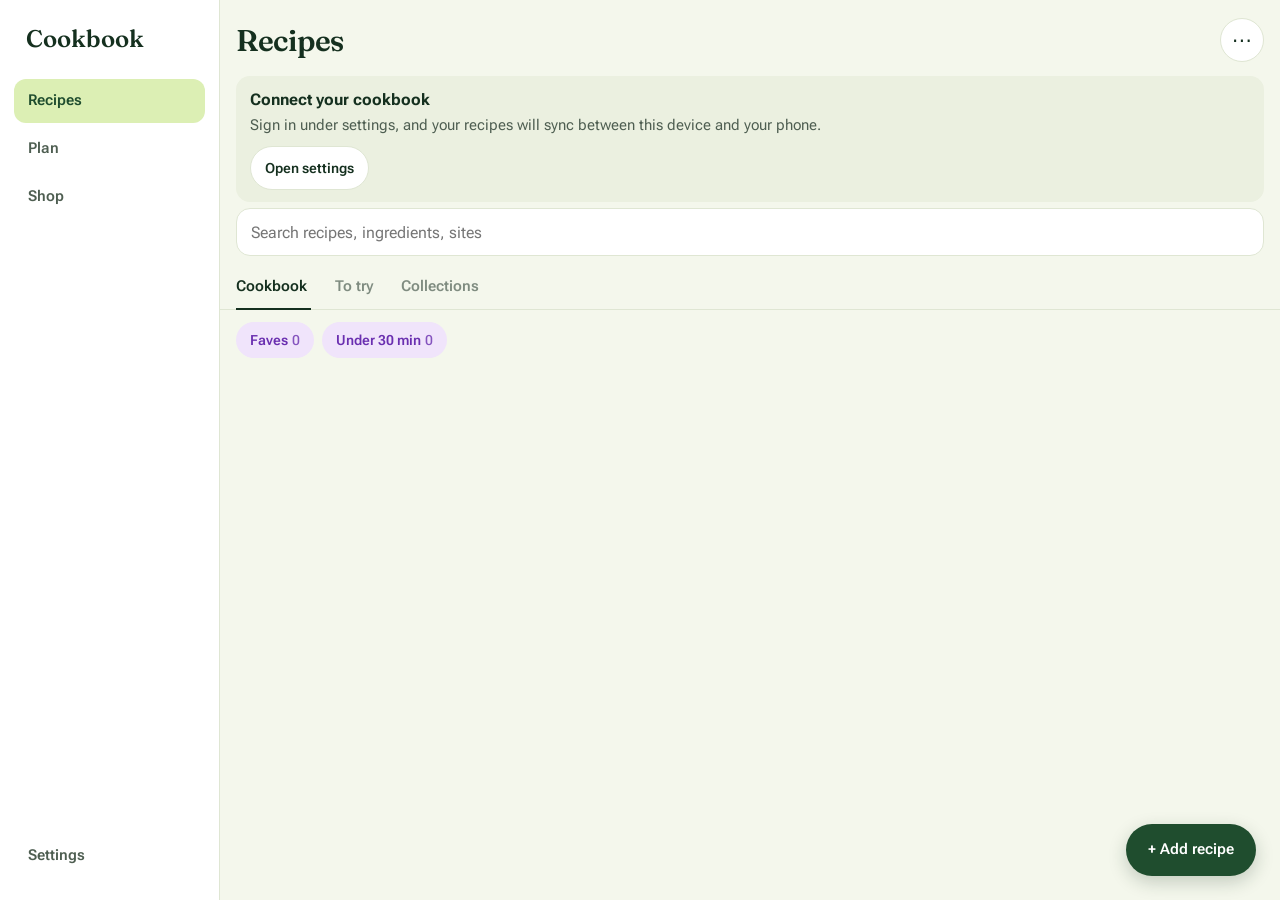
==== commit c70be394: "Redesign Recipes, recipe page and cook mode (brief parts A-D) Ports the tokens, type and layout from" ====
--- a/index.html
+++ b/index.html
@@ -3,7 +3,7 @@
 <head>
 <meta charset="UTF-8">
 <meta name="viewport" content="width=device-width, initial-scale=1, viewport-fit=cover">
-<meta name="theme-color" content="#F6F3EC">
+<meta name="theme-color" content="#1F4D2E">
 <meta name="apple-mobile-web-app-capable" content="yes">
 <meta name="apple-mobile-web-app-status-bar-style" content="default">
 <title>Cookbook</title>
@@ -11,93 +11,65 @@
 <link rel="apple-touch-icon" href="icons/apple-touch-icon.png">
 <link rel="preconnect" href="https://fonts.googleapis.com">
 <link rel="preconnect" href="https://fonts.gstatic.com" crossorigin>
-<!-- Display serif + body sans for the Editorial Press look. Cross-origin, so the service worker
-     leaves them alone: offline the app falls back to the local Georgia/system stack in cookbook.css. -->
-<link rel="stylesheet" href="https://fonts.googleapis.com/css2?family=Fraunces:opsz,wght@9..144,400;9..144,600&family=Instrument+Sans:wght@400;500;600&display=swap">
+<link href="https://fonts.googleapis.com/css2?family=Fraunces:opsz,wght@9..144,500;9..144,600&family=Roboto+Flex:opsz,wght@8..144,400;8..144,450;8..144,500;8..144,600;8..144,700&display=swap" rel="stylesheet">
 <link rel="stylesheet" href="cookbook.css">
 </head>
 <body>
 
-<div class="app">
-
-  <!-- Desktop navigation. The mobile tab bar at the bottom of this file mirrors it; both drive the
-       same data-view buttons so there's one navigation handler, not two. -->
-  <nav class="sidenav">
+<div class="app" id="app">
+
+  <!-- Desktop navigation. The phone tab bar below drives the same data-view buttons, so there is
+       one navigation handler, not two. -->
+  <nav class="side">
     <div class="brand">Cookbook</div>
-    <button class="navbtn" data-view="recipes"><span class="ico" aria-hidden="true"><svg viewBox="0 0 24 24" fill="none" stroke="currentColor" stroke-width="1.7" stroke-linecap="round" stroke-linejoin="round"><path d="M4 5.5A1.5 1.5 0 0 1 5.5 4H19v16H5.5A1.5 1.5 0 0 1 4 18.5z"/><path d="M8 4v16"/></svg></span> Recipes</button>
-    <button class="navbtn" data-view="planner"><span class="ico" aria-hidden="true"><svg viewBox="0 0 24 24" fill="none" stroke="currentColor" stroke-width="1.7" stroke-linecap="round" stroke-linejoin="round"><rect x="3.5" y="5" width="17" height="15.5" rx="1.5"/><path d="M3.5 10h17M8 3v4M16 3v4"/></svg></span> Planner</button>
-    <button class="navbtn" data-view="shopping"><span class="ico" aria-hidden="true"><svg viewBox="0 0 24 24" fill="none" stroke="currentColor" stroke-width="1.7" stroke-linecap="round" stroke-linejoin="round"><path d="M4 7h16l-1.4 12.2a1.5 1.5 0 0 1-1.5 1.3H6.9a1.5 1.5 0 0 1-1.5-1.3z"/><path d="M9 7V5a3 3 0 0 1 6 0v2"/></svg></span> Shopping</button>
-    <button class="navbtn" data-view="collections"><span class="ico" aria-hidden="true"><svg viewBox="0 0 24 24" fill="none" stroke="currentColor" stroke-width="1.7" stroke-linecap="round" stroke-linejoin="round"><path d="M3.5 7.5A1.5 1.5 0 0 1 5 6h4l2 2.5h7A1.5 1.5 0 0 1 19.5 10v7.5A1.5 1.5 0 0 1 18 19H5a1.5 1.5 0 0 1-1.5-1.5z"/></svg></span> Collections</button>
+    <button class="nv" data-view="recipes">Recipes</button>
+    <button class="nv" data-view="planner">Plan</button>
+    <button class="nv" data-view="shopping">Shop</button>
     <div class="navspacer"></div>
-    <button class="navbtn util" id="navTheme"><span class="ico" aria-hidden="true"><svg viewBox="0 0 24 24" fill="none" stroke="currentColor" stroke-width="1.7" stroke-linecap="round" stroke-linejoin="round"><circle cx="12" cy="12" r="8"/><path d="M12 4v16" /><path d="M12 4a8 8 0 0 1 0 16z" fill="currentColor" stroke="none"/></svg></span> Theme</button>
-    <button class="navbtn util" id="navSettings"><span class="ico" aria-hidden="true"><svg viewBox="0 0 24 24" fill="none" stroke="currentColor" stroke-width="1.7" stroke-linecap="round" stroke-linejoin="round"><circle cx="12" cy="12" r="3.2"/><path d="M12 3v2.4M12 18.6V21M3 12h2.4M18.6 12H21M5.6 5.6l1.7 1.7M16.7 16.7l1.7 1.7M18.4 5.6l-1.7 1.7M7.3 16.7l-1.7 1.7"/></svg></span> Settings</button>
+    <button class="nv" id="navSettings">Settings</button>
   </nav>
 
-  <main class="main">
+  <main class="main" id="main">
 
     <!-- ============ Recipes ============ -->
-    <section class="wrap view" id="viewRecipes">
+    <section class="view" id="viewRecipes">
+      <div class="top"><h1 class="h1">Recipes</h1><button class="ib" id="btnRecipesMore" aria-label="More">⋯</button></div>
       <div id="setupBanner" class="banner" hidden>
-        <h3>Connect your cookbook</h3>
-        <p style="margin:0 0 10px">Sign in under settings, and your recipes will sync between this device and your phone.</p>
-        <button class="btn primary sm" id="bannerSettings">Open settings</button>
-      </div>
-
-      <div class="pagehead">
-        <div>
-          <h1>Recipes</h1>
-          <div class="sub" id="recipeCount"></div>
-        </div>
-        <div style="display:flex;gap:9px;flex-wrap:wrap">
-          <button class="btn" id="btnClip"><span class="ico" aria-hidden="true"><svg viewBox="0 0 24 24" fill="none" stroke="currentColor" stroke-width="1.7" stroke-linecap="round" stroke-linejoin="round"><circle cx="6.5" cy="6.5" r="2.3"/><circle cx="6.5" cy="17.5" r="2.3"/><path d="M19.5 4.5L9 15M9 9L19.5 19.5"/></svg></span> Clip</button>
-          <button class="btn primary" id="btnNew"><span class="ico" aria-hidden="true"><svg viewBox="0 0 24 24" fill="none" stroke="currentColor" stroke-width="1.7" stroke-linecap="round" stroke-linejoin="round"><path d="M12 5v14M5 12h14"/></svg></span> New recipe</button>
-        </div>
-      </div>
-
-      <div class="tabs" id="sectionTabs">
-        <button class="tab" id="tabCookbook" aria-pressed="false">Cookbook</button>
-        <button class="tab" id="tabToTry" aria-pressed="true">To try</button>
-      </div>
-
-      <div class="searchrow">
-        <input type="search" id="search" name="cookbook-recipe-search" placeholder="Search recipes, ingredients, tags…" autocomplete="off" data-lpignore="true" data-1p-ignore data-bwignore="true">
-        <button class="chip" id="filterFav" aria-pressed="false">Favourites</button>
-      </div>
-
-      <div class="chips" id="collectionChips"></div>
-      <div class="grid" id="recipeGrid"></div>
-      <div class="empty" id="recipeEmpty" hidden>
-        <div class="mark">&mdash;</div>
-        <h3 id="recipeEmptyTitle">No recipes yet</h3>
-        <p id="recipeEmptyBody">Clip one from a website or photo, or write one in by hand.</p>
-      </div>
+        <b>Connect your cookbook</b>
+        <p>Sign in under settings, and your recipes will sync between this device and your phone.</p>
+        <button class="btn sm" id="bannerSettings">Open settings</button>
+      </div>
+      <input class="search" type="search" id="search" name="cookbook-recipe-search" placeholder="Search recipes, ingredients, sites" aria-label="Search" autocomplete="off" data-lpignore="true" data-1p-ignore data-bwignore="true">
+      <div class="utabs" id="sectionTabs">
+        <button class="utab" data-tab="cookbook">Cookbook<span id="nCookbook"></span></button>
+        <button class="utab" data-tab="toTry">To try<span id="nToTry"></span></button>
+        <button class="utab" data-tab="cols">Collections</button>
+      </div>
+      <div id="recipesBody"></div>
     </section>
 
-    <!-- ============ Recipe detail ============ -->
-    <section class="wrap view" id="viewRecipe" hidden>
-      <button class="btn ghost sm" id="btnBack" style="margin-bottom:14px">← Back</button>
-      <div class="detail" id="recipeDetail"></div>
-    </section>
+    <!-- ============ Recipe page ============ -->
+    <section class="view" id="viewRecipe" hidden></section>
 
     <!-- ============ Planner ============ -->
-    <section class="wrap view" id="viewPlanner" hidden>
+    <section class="view legacy" id="viewPlanner" hidden>
       <div class="pagehead">
         <div>
           <h1>Weekly planner</h1>
           <div class="sub" id="weekLabel"></div>
         </div>
-        <div style="display:flex;gap:9px">
-          <button class="btn sm" id="weekPrev" aria-label="Previous week">←</button>
+        <div style="display:flex;gap:9px;flex-wrap:wrap">
+          <button class="btn sm" id="weekPrev" aria-label="Previous week">‹</button>
           <button class="btn sm" id="weekToday">This week</button>
-          <button class="btn sm" id="weekNext" aria-label="Next week">→</button>
-          <button class="btn primary sm" id="btnMakeList"><span class="ico" aria-hidden="true"><svg viewBox="0 0 24 24" fill="none" stroke="currentColor" stroke-width="1.7" stroke-linecap="round" stroke-linejoin="round"><path d="M4 7h16l-1.4 12.2a1.5 1.5 0 0 1-1.5 1.3H6.9a1.5 1.5 0 0 1-1.5-1.3z"/><path d="M9 7V5a3 3 0 0 1 6 0v2"/></svg></span> Make shopping list</button>
+          <button class="btn sm" id="weekNext" aria-label="Next week">›</button>
+          <button class="btn primary sm" id="btnMakeList">Make shopping list</button>
         </div>
       </div>
       <div id="plannerGrid"></div>
     </section>
 
     <!-- ============ Shopping ============ -->
-    <section class="wrap view" id="viewShopping" hidden>
+    <section class="view legacy" id="viewShopping" hidden>
       <div class="pagehead">
         <div>
           <h1>Shopping list</h1>
@@ -114,34 +86,26 @@
       <div id="shoppingList"></div>
     </section>
 
-    <!-- ============ Collections ============ -->
-    <section class="wrap view" id="viewCollections" hidden>
-      <div class="pagehead">
-        <div><h1>Collections</h1><div class="sub">Group recipes however you like.</div></div>
-        <button class="btn primary sm" id="btnNewCollection"><span class="ico" aria-hidden="true"><svg viewBox="0 0 24 24" fill="none" stroke="currentColor" stroke-width="1.7" stroke-linecap="round" stroke-linejoin="round"><path d="M12 5v14M5 12h14"/></svg></span> New collection</button>
-      </div>
-      <div class="grid" id="collectionGrid"></div>
-    </section>
-
   </main>
+
+  <button class="fab" id="btnAdd">+ Add recipe</button>
+
+  <!-- Phone tab bar -->
+  <nav class="tabbar">
+    <button class="tb" data-view="recipes"><span>Recipes</span></button>
+    <button class="tb" data-view="planner"><span>Plan</span></button>
+    <button class="tb" data-view="shopping"><span>Shop</span></button>
+  </nav>
 </div>
-
-<!-- Mobile bottom tab bar -->
-<nav class="tabbar">
-  <button class="navbtn" data-view="recipes"><span class="ico" aria-hidden="true"><svg viewBox="0 0 24 24" fill="none" stroke="currentColor" stroke-width="1.7" stroke-linecap="round" stroke-linejoin="round"><path d="M4 5.5A1.5 1.5 0 0 1 5.5 4H19v16H5.5A1.5 1.5 0 0 1 4 18.5z"/><path d="M8 4v16"/></svg></span> Recipes</button>
-  <button class="navbtn" data-view="planner"><span class="ico" aria-hidden="true"><svg viewBox="0 0 24 24" fill="none" stroke="currentColor" stroke-width="1.7" stroke-linecap="round" stroke-linejoin="round"><rect x="3.5" y="5" width="17" height="15.5" rx="1.5"/><path d="M3.5 10h17M8 3v4M16 3v4"/></svg></span> Planner</button>
-  <button class="navbtn" data-view="shopping"><span class="ico" aria-hidden="true"><svg viewBox="0 0 24 24" fill="none" stroke="currentColor" stroke-width="1.7" stroke-linecap="round" stroke-linejoin="round"><path d="M4 7h16l-1.4 12.2a1.5 1.5 0 0 1-1.5 1.3H6.9a1.5 1.5 0 0 1-1.5-1.3z"/><path d="M9 7V5a3 3 0 0 1 6 0v2"/></svg></span> Shopping</button>
-  <button class="navbtn" data-view="collections"><span class="ico" aria-hidden="true"><svg viewBox="0 0 24 24" fill="none" stroke="currentColor" stroke-width="1.7" stroke-linecap="round" stroke-linejoin="round"><path d="M3.5 7.5A1.5 1.5 0 0 1 5 6h4l2 2.5h7A1.5 1.5 0 0 1 19.5 10v7.5A1.5 1.5 0 0 1 18 19H5a1.5 1.5 0 0 1-1.5-1.5z"/></svg></span> Groups</button>
-  <button class="navbtn" id="navSettingsM"><span class="ico" aria-hidden="true"><svg viewBox="0 0 24 24" fill="none" stroke="currentColor" stroke-width="1.7" stroke-linecap="round" stroke-linejoin="round"><circle cx="12" cy="12" r="3.2"/><path d="M12 3v2.4M12 18.6V21M3 12h2.4M18.6 12H21M5.6 5.6l1.7 1.7M16.7 16.7l1.7 1.7M18.4 5.6l-1.7 1.7M7.3 16.7l-1.7 1.7"/></svg></span> Settings</button>
-</nav>
 
 <!-- ============ Settings ============ -->
 <dialog id="dlgSettings">
-  <div class="dlg-head">
-    <h2>Settings</h2>
-    <button class="btn ghost sm" data-close aria-label="Close">✕</button>
-  </div>
-  <div class="dlg-body">
+  <div class="grab"></div>
+  <div class="sh-h">
+    <h3>Settings</h3>
+    <button class="ib" data-close aria-label="Close">✕</button>
+  </div>
+  <div class="sh-b">
     <label class="field">
       <span class="lbl">Firebase project id</span>
       <input type="text" id="setProject" placeholder="my-cookbook" autocomplete="off" spellcheck="false">
@@ -158,17 +122,17 @@
       <div id="authSignedOut" hidden>
         <input type="email" id="setEmail" name="cookbook-email" placeholder="you@example.com" autocomplete="username" spellcheck="false" style="margin-bottom:8px">
         <input type="password" id="setPassword" name="cookbook-password" placeholder="Password" autocomplete="current-password" data-lpignore="true" data-1p-ignore data-bwignore="true">
-        <button class="btn sm" id="btnSignIn" type="button" style="align-self:flex-start;margin-top:8px">Sign in</button>
-        <span class="hint">The account you created under Authentication in the Firebase console. Your password is never stored — signing in swaps it once for a token this browser keeps.</span>
+        <button class="btn sm" id="btnSignIn" type="button" style="margin-top:8px">Sign in</button>
+        <span class="hint" style="display:block;margin-top:6px">The account you created under Authentication in the Firebase console. Your password is never stored — signing in swaps it once for a token this browser keeps.</span>
       </div>
       <div id="authSignedIn" hidden>
         <p style="margin:0 0 8px">Signed in as <b id="authEmail"></b></p>
-        <button class="btn sm" id="btnSignOut" type="button" style="align-self:flex-start">Sign out</button>
-      </div>
-    </div>
-
-    <label class="field">
-      <span class="lbl">Anthropic API key <span style="font-weight:400;color:var(--ink-faint)">(optional)</span></span>
+        <button class="btn sm" id="btnSignOut" type="button">Sign out</button>
+      </div>
+    </div>
+
+    <label class="field">
+      <span class="lbl">Anthropic API key <span style="font-weight:400">(optional)</span></span>
       <input type="password" id="setKey" name="cookbook-anthropic-key" placeholder="sk-ant-…" autocomplete="new-password" spellcheck="false" data-lpignore="true" data-1p-ignore data-bwignore="true">
       <span class="hint">Only needed for clipping recipes from <b>photos</b> and <b>social posts</b>. Website clipping and manual entry work without it. Roughly 5–6¢ per photo read.</span>
     </label>
@@ -180,28 +144,29 @@
       </select>
       <span class="hint">Only affects how amounts are combined on the shopping list. Recipes always display the units they were written in.</span>
     </label>
-    <div id="connStatus" style="font-size:14px;min-height:22px"></div>
+    <div id="connStatus" class="status"></div>
     <div class="field">
       <span class="lbl">Import recipes</span>
       <input type="file" id="setImportFile" accept="application/json,.json">
-      <span class="hint">A JSON file exported from another recipe app and converted with <b>scripts/convert-flavorish.mjs</b>. Recipes already in the cookbook under the same name are skipped, so running it twice is safe.</span>
-      <button class="btn sm" id="btnImport" type="button" style="align-self:flex-start;margin-top:8px">Import</button>
-    </div>
-    <div id="importStatus" style="font-size:14px;min-height:22px"></div>
-  </div>
-  <div class="dlg-foot">
-    <button class="btn" id="btnTest">Test connection</button>
-    <button class="btn primary" id="btnSaveSettings">Save</button>
+      <span class="hint" style="display:block;margin-top:6px">A JSON file exported from another recipe app and converted with <b>scripts/convert-flavorish.mjs</b>. Recipes already in the cookbook under the same name are skipped, so running it twice is safe.</span>
+      <button class="btn sm" id="btnImport" type="button" style="margin-top:8px">Import</button>
+    </div>
+    <div id="importStatus" class="status"></div>
+  </div>
+  <div class="sh-f row">
+    <button class="btn line" id="btnTest">Test connection</button>
+    <button class="btn" id="btnSaveSettings">Save</button>
   </div>
 </dialog>
 
 <!-- ============ Recipe editor ============ -->
 <dialog id="dlgEdit">
-  <div class="dlg-head">
-    <h2 id="editTitle">New recipe</h2>
-    <button class="btn ghost sm" data-close aria-label="Close">✕</button>
-  </div>
-  <div class="dlg-body">
+  <div class="grab"></div>
+  <div class="sh-h">
+    <h3 id="editTitle">New recipe</h3>
+    <button class="ib" data-close aria-label="Close">✕</button>
+  </div>
+  <div class="sh-b">
     <label class="field">
       <span class="lbl">Name</span>
       <input type="text" id="edName" placeholder="Lemon drizzle cake">
@@ -214,16 +179,16 @@
     <div class="field">
       <span class="lbl">Photo</span>
       <div style="display:flex;gap:10px;align-items:flex-start">
-        <img id="edPhotoPreview" hidden style="width:96px;height:96px;object-fit:cover;border-radius:10px;flex:none">
+        <img id="edPhotoPreview" hidden alt="" style="width:96px;height:96px;object-fit:cover;border-radius:12px;flex:none">
         <div style="flex:1;min-width:0">
           <input type="url" id="edPhotoUrl" placeholder="https://…">
           <span class="hint" id="edPhotoHint" hidden>Grabbed from the source page — replace the URL above or clear it if it's wrong.</span>
         </div>
-        <button class="btn sm ghost" id="edPhotoClear" style="flex:none">Clear</button>
-      </div>
-    </div>
-
-    <div style="display:grid;grid-template-columns:1fr 1fr 1fr 1fr;gap:10px">
+        <button class="btn sm" id="edPhotoClear" style="flex:none">Clear</button>
+      </div>
+    </div>
+
+    <div style="display:grid;grid-template-columns:1fr 1fr 1fr 1fr;gap:10px;align-items:end">
       <label class="field"><span class="lbl">Serves</span><input type="number" id="edServings" min="1" step="1" value="4"></label>
       <label class="field"><span class="lbl">Unit</span><input type="text" id="edServingUnit" value="servings"></label>
       <label class="field"><span class="lbl">Prep (min)</span><input type="number" id="edPrep" min="0" step="5"></label>
@@ -234,17 +199,17 @@
       <span class="lbl">Ingredients</span>
       <div id="edIngredients"></div>
       <div style="display:flex;gap:8px;margin-top:8px;flex-wrap:wrap">
-        <button class="btn sm" id="edAddIng"><span class="ico" aria-hidden="true"><svg viewBox="0 0 24 24" fill="none" stroke="currentColor" stroke-width="1.7" stroke-linecap="round" stroke-linejoin="round"><path d="M12 5v14M5 12h14"/></svg></span> Add ingredient</button>
-        <button class="btn sm ghost" id="edPasteIng">Paste a list</button>
-      </div>
-      <span class="hint">Type amounts however you normally would — “2 1/2 cups”, “200g”, “a pinch”. They're parsed into scalable amounts automatically.</span>
+        <button class="btn sm" id="edAddIng">+ Add ingredient</button>
+        <button class="btn sm" id="edPasteIng">Paste a list</button>
+      </div>
+      <span class="hint" style="display:block;margin-top:6px">Type amounts however you normally would — “2 1/2 cups”, “200g”, “a pinch”. They're parsed into scalable amounts automatically.</span>
     </div>
 
     <div class="field">
       <span class="lbl">Method</span>
       <div id="edSteps"></div>
-      <button class="btn sm" id="edAddStep" style="margin-top:8px"><span class="ico" aria-hidden="true"><svg viewBox="0 0 24 24" fill="none" stroke="currentColor" stroke-width="1.7" stroke-linecap="round" stroke-linejoin="round"><path d="M12 5v14M5 12h14"/></svg></span> Add step</button>
-      <span class="hint">Tick the ingredients each step uses — those are what show beside the step when you're cooking.</span>
+      <button class="btn sm" id="edAddStep" style="margin-top:8px">+ Add step</button>
+      <span class="hint" style="display:block;margin-top:6px">Tick the ingredients each step uses — those are what show beside the step when you're cooking.</span>
     </div>
 
     <label class="field">
@@ -262,20 +227,21 @@
       <input type="url" id="edSource" placeholder="https://…">
     </label>
   </div>
-  <div class="dlg-foot">
+  <div class="sh-f row">
     <button class="btn danger" id="btnDelete" hidden>Delete</button>
-    <button class="btn" data-close>Cancel</button>
-    <button class="btn primary" id="btnSaveRecipe">Save recipe</button>
+    <button class="btn line" data-close>Cancel</button>
+    <button class="btn" id="btnSaveRecipe">Save recipe</button>
   </div>
 </dialog>
 
 <!-- ============ Clipper ============ -->
 <dialog id="dlgClip">
-  <div class="dlg-head">
-    <h2>Clip a recipe</h2>
-    <button class="btn ghost sm" data-close aria-label="Close">✕</button>
-  </div>
-  <div class="dlg-body">
+  <div class="grab"></div>
+  <div class="sh-h">
+    <h3>Clip a recipe</h3>
+    <button class="ib" data-close aria-label="Close">✕</button>
+  </div>
+  <div class="sh-b">
     <div class="chips" id="clipTabs">
       <button class="chip" data-clip="url" aria-pressed="true">Website</button>
       <button class="chip" data-clip="photo" aria-pressed="false">Photo</button>
@@ -296,7 +262,7 @@
         <input type="file" id="clipPhoto" accept="image/*">
         <span class="hint">A cookbook page, a handwritten card, or a screenshot of a social post. Needs an Anthropic API key — roughly 5–6¢ per photo.</span>
       </label>
-      <img id="clipPreview" hidden style="border-radius:var(--r-sm);margin-top:10px;max-height:220px;object-fit:contain">
+      <img id="clipPreview" hidden alt="" style="border-radius:14px;margin-top:10px;max-height:220px;object-fit:contain">
     </div>
 
     <div class="clip-pane" data-pane="text" hidden>
@@ -307,21 +273,25 @@
       </label>
     </div>
 
-    <div id="clipStatus" style="font-size:14px;min-height:22px;margin-top:6px"></div>
-  </div>
-  <div class="dlg-foot">
-    <button class="btn" data-close>Cancel</button>
-    <button class="btn primary" id="btnDoClip">Read recipe</button>
+    <div id="clipStatus" class="status" style="margin-top:6px"></div>
+    <!-- Manual entry used to be the "New recipe" button on the Recipes header, which the redesign
+         drops; until the full Add recipe sheet (later stage) lands, it lives here. -->
+    <button class="btn sm" id="btnNew" style="margin-top:8px">Write it yourself</button>
+  </div>
+  <div class="sh-f row">
+    <button class="btn line" data-close>Cancel</button>
+    <button class="btn" id="btnDoClip">Read recipe</button>
   </div>
 </dialog>
 
-<!-- ============ Add to planner ============ -->
+<!-- ============ Add to planner (from the planner's day slots) ============ -->
 <dialog id="dlgAddMeal">
-  <div class="dlg-head">
-    <h2 id="addMealTitle">Add to planner</h2>
-    <button class="btn ghost sm" data-close aria-label="Close">✕</button>
-  </div>
-  <div class="dlg-body">
+  <div class="grab"></div>
+  <div class="sh-h">
+    <h3 id="addMealTitle">Add to planner</h3>
+    <button class="ib" data-close aria-label="Close">✕</button>
+  </div>
+  <div class="sh-b">
     <label class="field">
       <span class="lbl">Recipe</span>
       <select id="mealRecipe"></select>
@@ -331,9 +301,9 @@
       <input type="number" id="mealServings" min="1" step="1" value="4">
     </label>
   </div>
-  <div class="dlg-foot">
-    <button class="btn" data-close>Cancel</button>
-    <button class="btn primary" id="btnAddMeal">Add</button>
+  <div class="sh-f row">
+    <button class="btn line" data-close>Cancel</button>
+    <button class="btn" id="btnAddMeal">Add</button>
   </div>
 </dialog>
 
@@ -341,6 +311,7 @@
 <div id="cookRoot"></div>
 
 <script src="cookbook-units.js"></script>
+<script src="cookbook-timer.js"></script>
 <script src="cookbook-data.js"></script>
 <script src="cookbook-clip.js"></script>
 <script src="cookbook-plan.js"></script>
--- a/cookbook.css
+++ b/cookbook.css
@@ -1,865 +1,374 @@
 /* cookbook.css
-   "Editorial Press" — the look picked from the redesign canvas.
-
-   The rules that make it what it is, in case a later change is tempted to undo one:
-     - No box shadows anywhere. Separation is a 1px rule or a change of ground, never a float.
-     - No filled cards. A recipe tile is a picture with type under it; the page IS the surface.
-     - Radii are near-square (3–6px). Nothing is a pill except a genuine toggle.
-     - The accent (--clay) is spent on ONE thing per screen: amounts on a recipe page, the
-       active marker in navigation. Buttons are ink, not terracotta.
-     - Plates are 3:4 portrait, because a phone photo of a bowl is portrait.
-   Variable NAMES are unchanged from the previous palette on purpose: cookbook-plan.js styles the
-   planner and shopping list with inline var(--…) references, so retuning values here retunes
-   those screens too, with no JS change. */
-
+   Tokens, type and layout ported from design/cookbook-redesign.html (the .app rules there are the
+   source of truth; values are copied, not reinterpreted). Leaf-pale ground, deep garden green, one
+   violet accent; Fraunces for titles, Roboto Flex for everything else. */
+
+/* ---------- tokens ---------- */
 :root {
-  --paper: #F6F3EC;         /* the page */
-  --card: #FDFCF9;          /* raised ground: dialogs, inputs, editor rows */
-  --card-2: #EDE8DC;        /* sunken ground: tab troughs, image placeholders */
-  --ink: #1B1A17;
-  --ink-soft: #55503F;
-  --ink-faint: #8C8375;
-  --line: #DED7C8;
-  --line-soft: #E9E3D6;
-
-  --clay: #7A2E1C;          /* accent — amounts, active nav, links. Deeper than a screen red so
-                               it holds up against paper at 13px. */
-  --clay-soft: #9A4227;
-  --clay-wash: #F1E7DE;
-  --herb: #2E5D3F;          /* done / ticked */
-  --warn: #8A6A1F;
-  --danger: #9A3232;
-
-  /* Kept so existing rules and inline styles resolve — deliberately flat. */
-  --shadow-sm: none;
-  --shadow: none;
-  --shadow-lg: 0 32px 64px -32px rgba(27, 26, 23, .32);
-
-  --serif: "Fraunces", ui-serif, Georgia, "Iowan Old Style", "Palatino Linotype", serif;
-  --sans: "Instrument Sans", system-ui, -apple-system, "Segoe UI", Helvetica, sans-serif;
-  --mono: ui-monospace, "SF Mono", Menlo, Consolas, monospace;
-
-  --r-sm: 3px;
-  --r: 4px;
-  --r-lg: 6px;
-
-  --nav-w: 196px;
-  --tabbar-h: 62px;
-
-  /* One shared eyebrow: 10.5px, 600, wide caps. Used for every small label in the app. */
-  --eyebrow-size: 10.5px;
-  --eyebrow-track: .16em;
-}
-
+  color-scheme: light;
+  --bg: #F4F7EC; --surface: #FFFFFF; --surface-2: #EBF0E0; --ink: #15301F; --ink-2: #4E5E51; --ink-3: #7F8C80;
+  --line: #DFE6D3; --brand: #1F4D2E; --on-brand: #FFFFFF; --lime: #DCEFB4; --lime-ink: #1F4D2E;
+  --accent: #7D3CC8; --accent-ink: #6A2FB0; --accent-wash: #F0E4FB; --danger: #B3261E;
+  --scrim: rgba(14,26,18,.42); --shadow: 0 6px 18px rgba(21,48,31,.22);
+  --serif: Fraunces, Georgia, serif;
+  --sans: "Roboto Flex", system-ui, sans-serif;
+
+  /* Older names still used by the planner and shopping views (cookbook-plan.js), which are later
+     stages of the redesign. They point at the new tokens so those screens follow the palette. */
+  --paper: var(--bg); --card: var(--surface); --card-2: var(--surface-2);
+  --ink-soft: var(--ink-2); --ink-faint: var(--ink-3); --line-soft: var(--line);
+  --clay: var(--accent-ink); --clay-soft: var(--accent); --clay-wash: var(--accent-wash);
+  --herb: var(--brand); --warn: var(--accent);
+  --r-sm: 8px; --r: 14px; --r-lg: 20px;
+}
 :root[data-theme="dark"] {
-  --paper: #16150F;
-  --card: #1E1D16;
-  --card-2: #26241B;
-  --ink: #F2EFE5;
-  --ink-soft: #BCB5A2;
-  --ink-faint: #8B8474;
-  --line: #322F24;
-  --line-soft: #26241B;
-
-  --clay: #E2A279;          /* lifted, not the paper value: #7A2E1C on dark ground fails contrast */
-  --clay-soft: #C9794F;
-  --clay-wash: #2C2119;
-  --herb: #7FAE86;
-  --warn: #CFA757;
-  --danger: #DE8080;
-
-  --shadow-sm: none;
-  --shadow: none;
-  --shadow-lg: 0 32px 64px -32px rgba(0, 0, 0, .8);
+  color-scheme: dark;
+  --bg: #0F1712; --surface: #18221B; --surface-2: #222E25; --ink: #EAF1E4; --ink-2: #B2BFB0; --ink-3: #7F8C80;
+  --line: #2A372D; --brand: #A9D98B; --on-brand: #0F1712; --lime: #2A3C22; --lime-ink: #CDE8A8;
+  --accent: #C79BF2; --accent-ink: #D2AEF6; --accent-wash: #2E2340; --danger: #F2B8B5;
+  --scrim: rgba(0,0,0,.6); --shadow: 0 6px 18px rgba(0,0,0,.5);
 }
 
 /* ---------- reset ---------- */
-* { box-sizing: border-box; }
-html, body { height: 100%; }
+* { box-sizing: border-box; min-width: 0; }
+html { -webkit-text-size-adjust: 100%; text-size-adjust: 100%; background: var(--bg); }
 body {
-  margin: 0;
-  font-family: var(--sans);
-  font-size: 16px;
-  line-height: 1.55;
-  color: var(--ink);
-  background: var(--paper);
-  -webkit-font-smoothing: antialiased;
+  margin: 0; background: var(--bg); color: var(--ink);
+  font: 16px/1.45 "Roboto Flex", system-ui, sans-serif;
   -webkit-tap-highlight-color: transparent;
 }
-h1, h2, h3, h4 { margin: 0; font-weight: 600; line-height: 1.25; }
-p { margin: 0 0 .8em; }
-button, input, select, textarea { font: inherit; color: inherit; }
-button { cursor: pointer; background: none; border: none; padding: 0; }
-a { color: var(--clay); }
-a:hover { color: var(--clay-soft); }
-img { max-width: 100%; display: block; }
+button, input, textarea, select { font: inherit; color: inherit; }
+button { cursor: pointer; background: none; border: 0; padding: 0; }
 [hidden] { display: none !important; }
-
-/* Icons are inline SVG that inherits its colour from the text around it. */
-.ico { display: inline-flex; align-items: center; justify-content: center; }
-.ico svg { width: 19px; height: 19px; display: block; }
-
-/* Focus is visible and ink-coloured everywhere — the accent is reserved for data. */
-:focus-visible {
-  outline: 2px solid var(--ink);
-  outline-offset: 2px;
-  border-radius: 2px;
-}
-
-.vh {
-  position: absolute; width: 1px; height: 1px;
-  overflow: hidden; clip-path: inset(50%); white-space: nowrap;
-}
-
-/* ---------- app frame ---------- */
-.app { display: flex; min-height: 100%; }
-
-/* Desktop rail — one hairline, no panel fill, active state is a 2px ink-red marker. */
-.sidenav {
-  width: var(--nav-w);
-  flex: 0 0 var(--nav-w);
-  border-right: 1px solid var(--line);
-  background: none;
-  padding: 32px 0 26px 30px;
-  display: flex;
-  flex-direction: column;
-  gap: 2px;
-  position: sticky;
-  top: 0;
-  height: 100vh;
-}
-.brand {
-  display: block;
-  padding: 0 0 34px;
-  font-family: var(--serif);
-  font-size: 25px;
-  font-weight: 600;
-  letter-spacing: -.02em;
-  line-height: 1.05;
-}
-.brand .mark { display: none; }   /* the wordmark IS the brand; no emoji badge */
-
-.navbtn {
-  display: flex; align-items: center; gap: 11px;
-  min-height: 44px;
-  padding: 9px 12px;
-  margin-left: -12px;
-  border-left: 2px solid transparent;
-  color: var(--ink-soft);
-  font-size: 14.5px;
-  font-weight: 400;
-  width: calc(100% + 12px);
-  text-align: left;
-  transition: color .12s, border-color .12s;
-}
-.navbtn:hover { color: var(--ink); }
-.navbtn[aria-current="true"] {
-  border-left-color: var(--clay);
-  color: var(--ink);
-  font-weight: 600;
-  background: none;
-}
-.navbtn .ico { color: var(--ink-faint); }
-.navbtn[aria-current="true"] .ico { color: var(--clay); }
-.navspacer { flex: 1; }
-
-/* The two utility rows sit apart from navigation, smaller and quieter. */
-.sidenav .navbtn.util { font-size: 13px; min-height: 40px; }
-
-/* Mobile bottom bar */
+img { display: block; max-width: 100%; }
+a { color: var(--accent-ink); }
+
+/* ---------- shell ---------- */
+.app { position: fixed; inset: 0; overflow: hidden; background: var(--bg); color: var(--ink); }
+.main {
+  position: absolute; left: 0; right: 0; top: 0; bottom: calc(64px + env(safe-area-inset-bottom));
+  overflow-y: auto; scrollbar-width: none;
+}
+.main::-webkit-scrollbar { display: none; }
+
 .tabbar {
-  display: none;
-  position: fixed; left: 0; right: 0; bottom: 0; z-index: 40;
-  height: calc(var(--tabbar-h) + env(safe-area-inset-bottom));
-  padding-bottom: env(safe-area-inset-bottom);
-  background: var(--paper);
-  border-top: 1px solid var(--line);
-}
-.tabbar .navbtn {
-  flex-direction: column; gap: 3px;
-  justify-content: center;
-  align-items: center;
-  width: 100%;
-  min-height: 0;
-  margin: 0;
-  padding: 7px 2px;
-  border-left: none;
-  border-top: 2px solid transparent;
-  border-radius: 0;
-  text-align: center;
-  font-size: 10.5px;
-  font-weight: 500;
-  letter-spacing: .01em;
-}
-.tabbar .navbtn[aria-current="true"] {
-  background: none;
-  border-top-color: var(--clay);
-  color: var(--ink);
-  font-weight: 600;
-}
-.tabbar .navbtn .ico { width: auto; color: var(--ink-faint); }
-.tabbar .navbtn .ico svg { width: 21px; height: 21px; }
-.tabbar .navbtn[aria-current="true"] .ico { color: var(--clay); }
-
-/* Main column */
-.main { flex: 1; min-width: 0; }
-.wrap { max-width: 1120px; margin: 0 auto; padding: 32px 40px 48px; }
-
-.pagehead {
-  display: flex; align-items: flex-start; justify-content: space-between;
-  gap: 20px; margin-bottom: 28px; flex-wrap: wrap;
-}
-.pagehead h1 {
-  font-family: var(--serif);
-  font-size: 52px; font-weight: 600;
-  letter-spacing: -.03em; line-height: 1;
-}
-.pagehead .sub { color: var(--ink-soft); font-size: 13.5px; margin-top: 8px; }
-
-/* ---------- controls ---------- */
-/* Square-ish, hairline, ink. Terracotta is never a button fill. */
+  position: absolute; left: 0; right: 0; bottom: 0; z-index: 5;
+  height: calc(64px + env(safe-area-inset-bottom)); padding-bottom: env(safe-area-inset-bottom);
+  display: grid; grid-template-columns: repeat(3, 1fr);
+  background: var(--surface); border-top: 1px solid var(--line);
+}
+.tb { display: grid; place-items: center; font-size: 14px; font-weight: 600; color: var(--ink-3); }
+.tb span { padding: 6px 18px; border-radius: 999px; }
+.tb.on { color: var(--lime-ink); }
+.tb.on span { background: var(--lime); }
+
+.side { display: none; }
+
+.fab {
+  position: absolute; right: 16px; bottom: calc(80px + env(safe-area-inset-bottom)); z-index: 4;
+  height: 52px; padding: 0 22px; border-radius: 999px;
+  background: var(--brand); color: var(--on-brand); font-weight: 600; font-size: 15px; box-shadow: var(--shadow);
+}
+
+.ptoast {
+  position: fixed; left: 50%; bottom: calc(84px + env(safe-area-inset-bottom)); transform: translateX(-50%); z-index: 200;
+  background: var(--ink); color: var(--bg); padding: 10px 18px; border-radius: 999px;
+  font-size: 14px; font-weight: 500; white-space: nowrap; box-shadow: var(--shadow);
+}
+/* Errors can be long sentences from the network layer, so they wrap instead of running off-screen. */
+.ptoast.err { background: var(--danger); color: var(--bg); white-space: normal; max-width: min(92vw, 520px); border-radius: 16px; text-align: center; }
+
+/* ---------- shared pieces ---------- */
+.top { display: flex; align-items: center; justify-content: space-between; gap: 12px; padding: 18px 16px 8px; }
+.h1 { font-family: Fraunces, Georgia, serif; font-size: 30px; font-weight: 600; line-height: 1.1; letter-spacing: -.01em; margin: 0; }
+.ib {
+  width: 44px; height: 44px; border-radius: 50%; display: grid; place-items: center; flex: none;
+  background: var(--surface); border: 1px solid var(--line); font-size: 20px; line-height: 1; color: var(--ink);
+}
+.lbl { font-size: 13px; font-weight: 700; letter-spacing: .06em; text-transform: uppercase; color: var(--ink-3); }
+.ghead { padding: 18px 0 6px; }
+
 .btn {
-  display: inline-flex; align-items: center; justify-content: center; gap: 7px;
-  min-height: 44px;
-  padding: 0 18px;
-  border-radius: var(--r-sm);
-  border: 1px solid var(--line);
-  background: none;
-  color: var(--ink);
-  font-size: 13.5px; font-weight: 500;
-  transition: background .12s, border-color .12s, color .12s;
-}
-.btn:hover { background: var(--card-2); border-color: var(--ink-faint); }
-.btn:active { background: var(--card-2); }
-.btn.primary {
-  background: var(--ink); border-color: var(--ink); color: var(--paper); font-weight: 600;
-}
-.btn.primary:hover { background: #000; border-color: #000; }
-:root[data-theme="dark"] .btn.primary:hover { background: #fff; border-color: #fff; }
-.btn.ghost { background: none; border-color: transparent; color: var(--ink-soft); }
-.btn.ghost:hover { background: var(--card-2); border-color: transparent; color: var(--ink); }
-.btn.danger { color: var(--danger); border-color: var(--line); background: none; }
-.btn.danger:hover { background: var(--card-2); border-color: var(--danger); }
-.btn:disabled { opacity: .45; cursor: not-allowed; }
-.btn.sm { min-height: 38px; padding: 0 13px; font-size: 13px; }
-.btn .ico svg { width: 16px; height: 16px; }
-
+  display: flex; align-items: center; justify-content: center; width: 100%; height: 52px; border-radius: 16px;
+  background: var(--brand); color: var(--on-brand); font-weight: 600; font-size: 16px;
+}
+.btn.soft { background: var(--lime); color: var(--lime-ink); }
+.btn.line { background: var(--surface); color: var(--ink); border: 1px solid var(--line); }
+.btn.danger { background: var(--surface); color: var(--danger); border: 1px solid var(--line); }
+.btn + .btn { margin-top: 10px; }
+.btn:disabled { opacity: .45; cursor: default; }
+/* Small pill buttons inside forms and the older screens: the cook bar's "Aa" pill. */
+.btn.sm {
+  display: inline-flex; width: auto; height: 44px; padding: 0 14px; border-radius: 999px;
+  border: 1px solid var(--line); background: var(--surface); color: var(--ink); font-weight: 600; font-size: 14px;
+}
+.btn.sm + .btn.sm { margin-top: 0; }
+.btn.sm.primary { background: var(--brand); border-color: var(--brand); color: var(--on-brand); }
+
+.chip {
+  flex: none; height: 36px; padding: 0 14px; border-radius: 999px;
+  background: var(--accent-wash); color: var(--accent-ink); font-size: 14px; font-weight: 600; white-space: nowrap;
+}
+.chip span { font-weight: 500; opacity: .8; margin-left: 4px; }
+.chip.on, .chip[aria-pressed="true"] { background: var(--accent); color: #fff; }
+:root[data-theme="dark"] .chip.on, :root[data-theme="dark"] .chip[aria-pressed="true"] { color: #1A1024; }
+
+.ph { position: relative; overflow: hidden; background-color: var(--surface-2); }
+.ph img { position: absolute; inset: 0; width: 100%; height: 100%; object-fit: cover; }
+/* No photo: the recipe's first letter, which the photo covers when there is one. */
+.ph .ltr {
+  position: absolute; inset: 0; display: grid; place-items: center;
+  font-family: Fraunces, Georgia, serif; font-size: 40px; font-weight: 600; line-height: 1; color: var(--ink-3);
+}
+
+/* ---------- recipes ---------- */
+.search {
+  display: block; width: calc(100% - 32px); margin: 6px 16px 0; height: 48px; border-radius: 14px;
+  background: var(--surface); border: 1px solid var(--line); padding: 0 14px; font-size: 16px; outline: none;
+}
+.search:focus { border-color: var(--brand); }
+.utabs { display: flex; gap: 24px; padding: 0 16px; border-bottom: 1px solid var(--line); margin-top: 10px; }
+.utab { height: 44px; font-size: 15px; font-weight: 600; color: var(--ink-3); border-bottom: 2px solid transparent; margin-bottom: -1px; }
+.utab.on { color: var(--ink); border-color: var(--ink); }
+.utab span { font-weight: 500; margin-left: 4px; }
+.chiprow { display: flex; gap: 8px; overflow-x: auto; padding: 12px 16px 14px; scrollbar-width: none; }
+.chiprow::-webkit-scrollbar { display: none; }
+.grid { display: grid; grid-template-columns: minmax(0,1fr) minmax(0,1fr); gap: 18px 12px; padding: 2px 16px 140px; }
+.card { text-align: left; display: block; }
+.card .ph { aspect-ratio: 1/1; border-radius: 16px; }
+.badge {
+  position: absolute; left: 8px; bottom: 8px; background: rgba(255,255,255,.95); color: #15301F;
+  font-size: 12.5px; font-weight: 600; padding: 3px 9px; border-radius: 999px; line-height: 1.4;
+}
+.favdot {
+  position: absolute; right: 8px; top: 8px; width: 28px; height: 28px; border-radius: 50%;
+  background: rgba(255,255,255,.95); color: #7D3CC8; display: grid; place-items: center; font-size: 15px;
+}
+.cn {
+  font-size: 15px; font-weight: 600; line-height: 1.3; margin-top: 8px;
+  display: -webkit-box; -webkit-line-clamp: 2; -webkit-box-orient: vertical; overflow: hidden;
+}
+.cs { font-size: 12.5px; color: var(--ink-3); margin-top: 2px; }
+.noresult { grid-column: 1/-1; color: var(--ink-3); padding: 30px 0; text-align: center; }
+.crow { display: flex; align-items: center; gap: 14px; padding: 12px 16px; border-bottom: 1px solid var(--line); width: 100%; text-align: left; min-height: 72px; }
+.stack { display: flex; flex: none; }
+.stack .ph { width: 44px; height: 44px; border-radius: 12px; border: 2px solid var(--bg); }
+.stack .ph + .ph { margin-left: -14px; }
+.stack .ph .ltr { font-size: 20px; }
+.crow b { display: block; font-size: 16px; }
+.crow b.new { color: var(--accent-ink); }
+.crow small { color: var(--ink-3); font-size: 13.5px; }
+.crow .chev { margin-left: auto; color: var(--ink-3); font-size: 22px; }
+.crowpad { height: 140px; }
+.banner { margin: 6px 16px 4px; padding: 12px 14px; border-radius: 14px; background: var(--surface-2); font-size: 14.5px; color: var(--ink-2); }
+.banner b { display: block; color: var(--ink); font-size: 16px; }
+.banner p { margin: 4px 0 10px; }
+
+/* ---------- sheets (and the dialogs, which wear the same shell) ---------- */
+.scrim { position: fixed; inset: 0; background: var(--scrim); z-index: 120; }
+.sheet {
+  position: fixed; left: 0; right: 0; bottom: 0; max-height: 88%; z-index: 121;
+  background: var(--surface); color: var(--ink); border-radius: 24px 24px 0 0;
+  display: flex; flex-direction: column; box-shadow: 0 -8px 30px rgba(0,0,0,.18);
+}
+.grab { width: 40px; height: 4px; border-radius: 2px; background: var(--line); margin: 8px auto 4px; flex: none; }
+.sh-h { display: flex; align-items: center; justify-content: space-between; gap: 10px; padding: 6px 16px 10px; flex: none; }
+.sh-h h3 { font-family: Fraunces, Georgia, serif; font-weight: 600; font-size: 22px; margin: 0; line-height: 1.15; }
+.sh-b { overflow-y: auto; padding: 0 16px 12px; flex: 1; }
+.sh-f { padding: 12px 16px 16px; border-top: 1px solid var(--line); flex: none; }
+.sh-f.row { display: flex; gap: 10px; }
+.sh-f.row .btn { flex: 1; margin-top: 0; }
+.mitem {
+  display: flex; flex-direction: column; align-items: flex-start; justify-content: center; gap: 0;
+  width: 100%; min-height: 56px; border-bottom: 1px solid var(--line); text-align: left; font-size: 16px; font-weight: 500;
+}
+.mitem:last-child { border-bottom: 0; }
+.mitem small { display: block; font-size: 13.5px; font-weight: 400; color: var(--ink-3); }
+.mitem.danger { color: var(--danger); }
+
+dialog {
+  position: fixed; inset: auto 0 0 0; margin: 0; padding: 0; border: 0;
+  width: 100%; max-width: 100%; max-height: 88%;
+  background: var(--surface); color: var(--ink); border-radius: 24px 24px 0 0;
+  box-shadow: 0 -8px 30px rgba(0,0,0,.18); flex-direction: column; overflow: hidden;
+}
+dialog[open] { display: flex; }
+dialog::backdrop { background: rgba(14,26,18,.42); }
+:root[data-theme="dark"] dialog::backdrop { background: rgba(0,0,0,.6); }
+
+/* Form contents of Settings, the editor and the clipper: same fields as before, new tokens. */
 .field { display: block; margin-bottom: 16px; }
-.field > .lbl {
-  display: block;
-  font-size: var(--eyebrow-size); font-weight: 600;
-  letter-spacing: var(--eyebrow-track); text-transform: uppercase;
-  color: var(--ink-faint);
-  margin-bottom: 7px;
-}
-.field .hint { font-size: 12.5px; color: var(--ink-faint); margin-top: 6px; line-height: 1.5; }
-input[type="text"], input[type="url"], input[type="number"], input[type="password"],
-input[type="search"], input[type="email"], input[type="date"], select, textarea {
-  width: 100%;
-  min-height: 44px;
-  padding: 10px 12px;
-  border: 1px solid var(--line);
-  border-radius: var(--r-sm);
-  background: var(--card);
-  outline: none;
-  font-size: 15px;
-  transition: border-color .12s;
-}
-input:focus, select:focus, textarea:focus {
-  border-color: var(--ink);
-  outline: none;
-  box-shadow: none;
-}
-textarea { resize: vertical; min-height: 88px; line-height: 1.55; padding-top: 10px; }
-input[type="search"]::-webkit-search-cancel-button { filter: grayscale(1); }
-input[type="file"] { min-height: 0; padding: 9px 12px; font-size: 14px; }
-
-/* The search row reads as a ruled line, not a widget. */
-.searchrow {
-  display: flex; gap: 14px; align-items: center;
-  margin-bottom: 18px; flex-wrap: wrap;
-}
-.searchrow input[type="search"], .searchrow input[type="text"] {
-  flex: 1; min-width: 200px;
-  background: none;
-  border: none;
-  border-bottom: 1px solid var(--line);
-  border-radius: 0;
-  padding: 10px 2px;
-}
-.searchrow input[type="search"]:focus, .searchrow input[type="text"]:focus {
-  border-bottom-color: var(--ink);
-}
-
-/* Collections and filters: text-weight chips, square, hairline. */
-.chips { display: flex; gap: 8px; flex-wrap: wrap; margin-bottom: 22px; }
-.chip {
-  min-height: 34px;
-  padding: 0 12px;
-  display: inline-flex; align-items: center; gap: 6px;
-  border-radius: var(--r-sm);
-  border: 1px solid var(--line);
-  background: none;
-  font-size: 13px;
-  color: var(--ink-soft);
-  transition: color .12s, border-color .12s, background .12s;
-}
-.chip:hover { border-color: var(--ink-faint); color: var(--ink); }
-.chip[aria-pressed="true"] {
-  background: var(--ink); border-color: var(--ink); color: var(--paper); font-weight: 500;
-}
-
-/* Section switch: underlined tabs on a rule, not a pill track. */
-.tabs {
-  display: flex; gap: 26px;
-  width: 100%;
-  background: none; padding: 0;
-  border-bottom: 1px solid var(--ink);
-  border-radius: 0;
-  margin-bottom: 18px;
-}
-.tab {
-  padding: 0 0 11px;
-  margin-bottom: -1px;
-  border: none;
-  border-bottom: 2px solid transparent;
-  background: transparent;
-  font-size: 14px; font-weight: 400; color: var(--ink-soft);
-  transition: color .12s, border-color .12s;
-}
-.tab:hover { color: var(--ink); }
-.tab[aria-pressed="true"] {
-  background: none;
-  border-bottom-color: var(--clay);
-  color: var(--ink);
-  font-weight: 600;
-  box-shadow: none;
-}
-
-/* ---------- recipe cards ---------- */
-/* Picture, then type. No border, no fill, no shadow, no lift on hover — the image
-   dims slightly instead, which is the only motion on the page. */
-.grid {
-  display: grid;
-  grid-template-columns: repeat(auto-fill, minmax(210px, 1fr));
-  gap: 34px 26px;
-}
-.card {
-  background: none;
-  border: none;
-  border-radius: 0;
-  overflow: visible;
-  box-shadow: none;
-  text-align: left;
-  position: relative;
-  display: flex; flex-direction: column;
-}
-.card > button { border-radius: 0; }
-.card .thumb {
-  aspect-ratio: 3 / 4;
-  background: var(--card-2) center/cover no-repeat;
-  border: 1px solid var(--line);
-  display: grid; place-items: center;
-  font-family: var(--serif);
-  font-size: 40px;
-  font-weight: 600;
-  color: var(--ink-faint);
-  transition: opacity .14s;
-}
-.card:hover .thumb { opacity: .88; }
-.card .body {
-  padding: 11px 0 0;
-  flex: 1; display: flex; flex-direction: column; gap: 5px;
-}
-.card .title {
-  font-family: var(--serif);
-  font-size: 18.5px; font-weight: 600;
-  line-height: 1.22; letter-spacing: -.01em;
-}
-.card .meta { font-size: 12px; color: var(--ink-faint); display: flex; gap: 8px; flex-wrap: wrap; }
-
-/* Both corner toggles sit ON the picture, square, on paper — no circular glass buttons. */
-.card .star, .card .tried {
-  position: absolute; top: 1px;
-  width: 36px; height: 36px;
-  border-radius: 0;
-  display: grid; place-items: center;
-  background: var(--paper);
-  box-shadow: none;
-  font-size: 15px; line-height: 1;
-  color: var(--ink-faint);
-}
-.card .star { right: 1px; }
-.card .tried { left: 1px; }
-.card .star[aria-pressed="true"] { color: var(--clay); }
-.card .tried[aria-pressed="true"] { color: var(--herb); }
-.card .star:hover, .card .tried:hover { color: var(--ink); }
-
-/* Collection tiles have no picture to give them shape, so they take an edge. */
-.card.plain {
-  border: 1px solid var(--line);
-  padding: 20px 18px;
-  min-height: 118px;
-  display: block;
-  text-align: left;
-  transition: border-color .12s, background .12s;
-}
-.card.plain:hover { border-color: var(--ink-faint); background: var(--card-2); }
-.card.plain .initial {
-  font-family: var(--serif);
-  font-size: 30px; font-weight: 600; line-height: 1;
-  color: var(--clay);
-  margin-bottom: 10px;
-}
-.card.plain .title { margin-bottom: 3px; }
-
-/* ---------- recipe detail ---------- */
-.detail { max-width: 720px; margin: 0 auto; }
-.detail .hero {
-  width: 100%; aspect-ratio: 3 / 2; object-fit: cover;
-  border: 1px solid var(--line);
-  border-radius: 0;
-  margin-bottom: 26px;
-  background: var(--card-2);
-}
-.detail h1 {
-  font-family: var(--serif);
-  font-size: 46px; font-weight: 600;
-  letter-spacing: -.03em; line-height: 1.02;
-  margin-bottom: 14px;
-}
-.detail .lede {
-  color: var(--ink-soft); font-size: 15px; line-height: 1.6;
-  max-width: 54ch; margin-bottom: 22px;
-}
-/* Facts: heavy rule above, hairline below — the masthead device of the whole app. */
-.detail .factbar {
-  display: flex; gap: 26px; flex-wrap: wrap; align-items: baseline;
-  padding: 13px 0; margin-bottom: 24px;
-  border-top: 1px solid var(--ink); border-bottom: 1px solid var(--line);
-  font-size: 13px; color: var(--ink-soft);
-}
-.detail .factbar b { color: var(--ink); font-weight: 600; }
-
-/* Servings: the one live control. Sits in the type, not in a tinted box. */
-.servings {
-  display: flex; align-items: center; gap: 14px;
-  background: none;
-  border-radius: 0;
-  padding: 0;
-  margin-bottom: 30px;
-  flex-wrap: wrap;
-}
-.servings .lbl {
-  font-size: var(--eyebrow-size); font-weight: 600;
-  letter-spacing: var(--eyebrow-track); text-transform: uppercase;
-  color: var(--ink-faint);
-}
-.stepper { display: flex; align-items: center; gap: 0; border: 1px solid var(--line); }
-.stepper button {
-  width: 44px; height: 44px;
-  border-radius: 0;
-  background: none;
-  border: none;
-  font-size: 18px; line-height: 1;
-  display: grid; place-items: center;
-  color: var(--ink);
-}
-.stepper button:first-child { border-right: 1px solid var(--line); }
-.stepper button:last-child { border-left: 1px solid var(--line); }
-.stepper button:hover { background: var(--card-2); }
-.stepper .val {
-  min-width: 96px; text-align: center;
-  font-size: 15px; font-weight: 600;
-  font-variant-numeric: tabular-nums;
-}
-.servings .reset { margin-left: auto; font-size: 13px; }
-
-.detail h2 {
-  font-family: var(--serif);
-  font-size: 22px; font-weight: 600;
-  margin: 36px 0 14px; padding-bottom: 8px;
-  border-bottom: 1px solid var(--ink);
-}
-
-.inglist { list-style: none; padding: 0; margin: 0; }
-.inglist li {
-  display: flex; gap: 12px; align-items: baseline;
-  padding: 9px 0; border-bottom: 1px solid var(--line-soft);
-}
-.inglist .amt {
-  flex: 0 0 auto; min-width: 88px;
-  font-weight: 600; font-variant-numeric: tabular-nums;
-  color: var(--clay);
-}
-.inglist .nm { flex: 1; }
-.inglist .nt { color: var(--ink-faint); font-size: 13.5px; }
-.grouphead {
-  font-size: var(--eyebrow-size); font-weight: 600;
-  text-transform: uppercase; letter-spacing: var(--eyebrow-track);
-  color: var(--ink-faint);
-  margin: 22px 0 6px;
-}
-
-/* Method. The number is set in the display serif and left in the margin — no filled
-   counter discs, no connecting spine. */
-.steps { list-style: none; padding: 0; margin: 0; counter-reset: step; }
-.steps li {
-  position: relative;
-  padding: 0 0 24px 44px;
-  counter-increment: step;
-}
-.steps li::before {
-  content: counter(step);
-  position: absolute; left: 0; top: -2px;
-  width: auto; height: auto;
-  border-radius: 0;
-  background: none;
-  color: var(--ink-faint);
-  display: block;
-  font-family: var(--serif);
-  font-size: 23px; font-weight: 600;
-  line-height: 1.3;
-}
-.steps li:not(:last-child)::after { content: none; }
-.steps .txt { margin-bottom: 10px; line-height: 1.62; font-size: 15.5px; }
-
-/* Per-step amounts: the reason the app exists, so they are set in the accent and
-   ruled, not bubbled. */
-.stepings { display: flex; flex-wrap: wrap; gap: 6px 14px; }
-.stepings .pill {
-  display: inline-flex; align-items: baseline; gap: 5px;
-  background: none;
-  border: none;
-  border-bottom: 1px solid var(--line);
-  border-radius: 0;
-  padding: 2px 0;
-  font-size: 13px;
-  color: var(--ink-soft);
-}
-.stepings .pill b {
-  color: var(--clay); font-variant-numeric: tabular-nums; font-weight: 600;
-}
-
-.notebox {
-  background: none;
-  border-left: none;
-  border-top: 1px solid var(--line);
-  border-radius: 0;
-  padding: 14px 0 0;
-  white-space: pre-wrap;
-  font-size: 15px;
-  line-height: 1.6;
-  color: var(--ink-soft);
-  max-width: 56ch;
-}
+.field > .lbl { display: block; margin-bottom: 6px; }
+.field .hint { font-size: 12.5px; color: var(--ink-3); line-height: 1.45; }
+dialog input[type="text"], dialog input[type="url"], dialog input[type="number"], dialog input[type="password"],
+dialog input[type="email"], dialog input[type="search"], dialog select, dialog textarea,
+.legacy input[type="text"] {
+  display: block; width: 100%; height: 48px; border-radius: 14px; background: var(--surface);
+  border: 1px solid var(--line); padding: 0 14px; font-size: 16px; outline: none;
+}
+dialog textarea { height: auto; min-height: 84px; padding: 12px 14px; line-height: 1.45; resize: vertical; }
+dialog input:focus, dialog select:focus, dialog textarea:focus, .legacy input:focus { border-color: var(--brand); }
+.status { font-size: 14px; min-height: 22px; }
+
+.editrow { display: grid; grid-template-columns: 76px 96px 1fr auto; gap: 8px; align-items: start; margin-bottom: 8px; }
+dialog .editrow input { height: 44px; padding: 0 10px; }
+.del { width: 44px; height: 44px; border-radius: 50%; color: var(--ink-3); font-size: 16px; flex: none; }
+.stepedit { border: 1px solid var(--line); border-radius: 14px; padding: 12px; margin-bottom: 10px; background: var(--surface); }
+.stepedit .head { display: flex; align-items: center; gap: 8px; margin-bottom: 8px; font-size: 13px; font-weight: 700; color: var(--ink-3); }
+.stepedit .head .n {
+  width: 32px; height: 32px; border-radius: 50%; background: var(--accent-wash); color: var(--accent-ink);
+  display: grid; place-items: center; font-size: 15px; font-weight: 700;
+}
+.ingpick { display: flex; flex-wrap: wrap; gap: 8px; margin-top: 10px; }
+.chips { display: flex; flex-wrap: wrap; gap: 8px; margin-bottom: 12px; }
+
+.spinner {
+  width: 17px; height: 17px; border: 2px solid var(--line); border-top-color: var(--accent);
+  border-radius: 50%; animation: spin .7s linear infinite; display: inline-block; vertical-align: -3px;
+}
+@keyframes spin { to { transform: rotate(360deg); } }
+
+/* ---------- recipe page ---------- */
+.hero { height: 300px; position: relative; }
+.hero .ph { position: absolute; inset: 0; }
+.ov {
+  position: absolute; top: 14px; width: 44px; height: 44px; border-radius: 50%; z-index: 2;
+  background: rgba(255,255,255,.95); color: #15301F; font-size: 20px; display: grid; place-items: center;
+}
+.ov.l { left: 14px; } .ov.r1 { right: 66px; } .ov.r2 { right: 14px; }
+.ov.fav.on { color: #7D3CC8; }
+.dsheet { margin-top: -24px; position: relative; background: var(--bg); border-radius: 24px 24px 0 0; padding: 20px 16px 48px; }
+.src { font-size: 13.5px; color: var(--ink-3); text-decoration: none; }
+.dt { font-family: Fraunces, Georgia, serif; font-size: 28px; line-height: 1.12; font-weight: 600; margin: 4px 0 8px; letter-spacing: -.01em; }
+.meta { font-size: 14.5px; color: var(--ink-2); }
+.cookbtn { height: 56px; font-size: 17px; margin-top: 16px; }
+.pair { display: grid; grid-template-columns: 1fr 1fr; gap: 10px; margin-top: 10px; }
+.pair .btn { height: 48px; font-size: 15px; border-radius: 14px; }
+.pair .btn + .btn { margin-top: 0; }
+.servrow { display: flex; align-items: center; justify-content: space-between; margin-top: 18px; padding: 8px 0; border-top: 1px solid var(--line); border-bottom: 1px solid var(--line); }
+.servrow .k { font-size: 16px; font-weight: 600; }
+.servrow .reset { font-size: 14px; color: var(--accent-ink); font-weight: 600; margin-right: auto; margin-left: 12px; min-height: 44px; }
+.scalenote { margin: 8px 0 0; font-size: 13px; color: var(--ink-3); }
+.stp { display: flex; align-items: center; gap: 6px; }
+.stp button { width: 44px; height: 44px; border-radius: 50%; background: var(--surface); border: 1px solid var(--line); font-size: 22px; line-height: 1; }
+.stp b { min-width: 36px; text-align: center; font-size: 18px; font-variant-numeric: tabular-nums; }
+.seg { display: grid; grid-template-columns: 1fr 1fr; background: var(--surface-2); border-radius: 999px; padding: 4px; margin: 16px 0 4px; position: sticky; top: 8px; z-index: 3; }
+.seg button { height: 40px; border-radius: 999px; font-weight: 600; font-size: 15px; color: var(--ink-2); }
+.seg button.on { background: var(--surface); color: var(--ink); box-shadow: 0 1px 3px rgba(0,0,0,.1); }
+.ingrow { display: flex; gap: 12px; align-items: flex-start; padding: 12px 0; border-bottom: 1px solid var(--line); width: 100%; text-align: left; }
+.ck {
+  flex: none; width: 26px; height: 26px; border-radius: 50%; border: 2px solid var(--ink-3); margin-top: 1px;
+  display: grid; place-items: center; font-size: 14px; color: transparent; font-weight: 700;
+}
+.done .ck, .ck.on { background: var(--brand); border-color: var(--brand); color: var(--on-brand); }
+.it { font-size: 17px; line-height: 1.4; }
+.it b { font-weight: 700; }
+.it small { display: block; font-size: 14px; color: var(--ink-3); line-height: 1.35; }
+.done .it { color: var(--ink-3); text-decoration: line-through; }
+.awake { display: flex; justify-content: space-between; align-items: center; gap: 12px; min-height: 56px; border-bottom: 1px solid var(--line); font-size: 15.5px; width: 100%; text-align: left; }
+.sw { width: 52px; height: 32px; border-radius: 999px; background: var(--surface-2); border: 1px solid var(--line); position: relative; flex: none; }
+.sw::after { content: ""; position: absolute; top: 3px; left: 3px; width: 24px; height: 24px; border-radius: 50%; background: var(--ink-3); transition: transform .15s; }
+.sw.on { background: var(--brand); border-color: var(--brand); }
+.sw.on::after { transform: translateX(20px); background: var(--on-brand); }
+.step { display: grid; grid-template-columns: 32px minmax(0,1fr); gap: 12px; padding: 16px 0; border-bottom: 1px solid var(--line); }
+.sn { width: 32px; height: 32px; border-radius: 50%; background: var(--accent-wash); color: var(--accent-ink); font-weight: 700; font-size: 15px; display: grid; place-items: center; }
+.stx { font-size: 17px; line-height: 1.5; }
+.pills { display: flex; flex-wrap: wrap; gap: 6px; margin-top: 10px; }
+.pill { background: var(--surface-2); border-radius: 999px; padding: 5px 12px; font-size: 14.5px; line-height: 1.35; }
+.pill b { font-weight: 700; }
+.notesbox { margin-top: 22px; }
+.notesbox p { margin: 6px 0 0; font-size: 16px; color: var(--ink-2); white-space: pre-wrap; }
+.daychips { display: flex; flex-wrap: wrap; gap: 8px; margin: 8px 0 16px; }
+.dchip { height: 44px; min-width: 64px; padding: 0 12px; border-radius: 12px; border: 1px solid var(--line); background: var(--surface); font-weight: 600; font-size: 14px; line-height: 1.15; }
+.dchip small { display: block; font-weight: 500; color: var(--ink-3); font-size: 12px; }
+.dchip.on { background: var(--brand); border-color: var(--brand); color: var(--on-brand); }
+.dchip.on small { color: inherit; opacity: .8; }
+.rowline { display: flex; align-items: center; justify-content: space-between; min-height: 56px; border-top: 1px solid var(--line); }
+.rowline .k { font-weight: 600; }
 
 /* ---------- cook mode ---------- */
-.cook {
-  position: fixed; inset: 0; z-index: 100;
-  background: var(--paper);
-  display: flex; flex-direction: column;
-  padding: env(safe-area-inset-top) 0 env(safe-area-inset-bottom);
-}
-.cook .bar {
-  display: flex; align-items: center; gap: 14px;
-  padding: 14px 24px;
-  border-bottom: 1px solid var(--line);
-}
-.cook .bar .nm {
-  font-family: var(--serif); font-size: 18px; font-weight: 600;
-  flex: 1; min-width: 0;
-  letter-spacing: -.015em;
-}
-.cook .bar .count {
-  font-size: var(--eyebrow-size); font-weight: 600;
-  letter-spacing: var(--eyebrow-track); text-transform: uppercase;
-  color: var(--ink-faint); font-variant-numeric: tabular-nums;
-}
-.cook .stage {
-  flex: 1; overflow-y: auto;
-  padding: 44px 28px;
-  max-width: 680px; margin: 0 auto; width: 100%;
-}
-.cook .stepno {
-  font-size: var(--eyebrow-size); font-weight: 600;
-  letter-spacing: var(--eyebrow-track); text-transform: uppercase;
-  color: var(--clay); margin-bottom: 18px;
-}
-.cook .txt {
-  font-size: 30px; line-height: 1.34; letter-spacing: -.015em;
-  margin-bottom: 30px;
-}
-.cook .stepings { gap: 10px 20px; }
-.cook .stepings .pill { font-size: 17px; padding: 5px 0; }
-.cook .nav {
-  display: flex; gap: 12px; padding: 16px 28px;
-  border-top: 1px solid var(--line);
-  max-width: 680px; margin: 0 auto; width: 100%;
-}
-.cook .nav .btn { flex: 1; min-height: 52px; font-size: 15px; }
-.cook .tick {
-  display: flex; align-items: center; gap: 12px;
-  margin-top: 26px; min-height: 44px;
-  font-size: 15px; color: var(--ink-soft);
-}
-.cook .tick input { width: 20px; height: 20px; accent-color: var(--herb); }
-
-/* ---------- editor ---------- */
-.editrow {
-  display: grid;
-  grid-template-columns: 76px 96px 1fr auto;
-  gap: 8px; align-items: start; margin-bottom: 8px;
-}
-.editrow input { min-height: 40px; padding: 8px 9px; font-size: 14px; }
-.editrow .del {
-  min-width: 44px; min-height: 40px;
-  color: var(--ink-faint); font-size: 15px;
-}
-.editrow .del:hover { color: var(--danger); }
-
-.stepedit {
-  border: 1px solid var(--line);
-  border-radius: var(--r-sm);
-  padding: 13px;
-  margin-bottom: 10px;
-  background: var(--card);
-}
-.stepedit .head {
-  display: flex; align-items: center; gap: 9px; margin-bottom: 9px;
-  font-size: var(--eyebrow-size); font-weight: 600;
-  letter-spacing: var(--eyebrow-track); text-transform: uppercase;
-  color: var(--ink-faint);
-}
-.stepedit .head .n {
-  width: auto; height: auto; border-radius: 0;
-  background: none;
-  color: var(--clay);
-  display: block;
-  font-family: var(--serif); font-size: 17px; font-weight: 600;
-  letter-spacing: 0;
-}
-.ingpick { display: flex; flex-wrap: wrap; gap: 6px; margin-top: 10px; }
-.ingpick .opt {
-  font-size: 12.5px; min-height: 32px; padding: 0 10px;
-  display: inline-flex; align-items: center;
-  border: 1px solid var(--line); border-radius: var(--r-sm);
-  background: none; color: var(--ink-soft);
-}
-.ingpick .opt[aria-pressed="true"] {
-  background: var(--clay-wash); border-color: var(--clay-soft); color: var(--clay); font-weight: 600;
-}
-
-/* ---------- dialog ---------- */
-dialog {
-  border: 1px solid var(--line); padding: 0;
-  border-radius: var(--r-lg);
-  background: var(--paper);
-  color: var(--ink);
-  box-shadow: var(--shadow-lg);
-  max-width: min(94vw, 640px);
-  width: 100%;
-}
-dialog::backdrop { background: rgba(27, 26, 23, .42); }
-.dlg-head {
-  display: flex; align-items: center; justify-content: space-between;
-  gap: 12px;
-  padding: 20px 26px 16px; border-bottom: 1px solid var(--ink);
-}
-.dlg-head h2 {
-  font-family: var(--serif); font-size: 24px; font-weight: 600; letter-spacing: -.02em;
-}
-.dlg-head .btn { min-height: 40px; min-width: 40px; padding: 0 10px; }
-.dlg-body { padding: 24px 26px; max-height: min(70vh, 640px); overflow-y: auto; }
-.dlg-foot {
-  display: flex; gap: 10px; justify-content: flex-end;
-  padding: 16px 26px 20px; border-top: 1px solid var(--line);
-}
-
-/* ---------- feedback ---------- */
-.empty {
-  text-align: center; padding: 72px 20px; color: var(--ink-soft);
-  border-top: 1px solid var(--line);
-}
-.empty .mark {
-  font-family: var(--serif); font-size: 40px; color: var(--line);
-  margin-bottom: 10px; line-height: 1;
-}
-.empty h3 {
-  font-family: var(--serif); font-size: 22px; font-weight: 600;
-  margin-bottom: 8px; color: var(--ink);
-}
-.empty p { max-width: 42ch; margin: 0 auto; font-size: 14.5px; }
-
-.toast {
-  position: fixed; left: 50%; bottom: 28px; transform: translateX(-50%);
-  background: var(--ink); color: var(--paper);
-  padding: 13px 20px; border-radius: var(--r-sm);
-  font-size: 14px; z-index: 200;
-  box-shadow: var(--shadow-lg);
-  max-width: min(92vw, 520px);
-}
-.toast.err { background: var(--danger); color: #fff; }
-
-/* Setup banner: a ruled masthead notice, not a tinted alert box. */
-.banner {
-  background: none;
-  border: none;
-  border-top: 2px solid var(--clay);
-  border-bottom: 1px solid var(--line);
-  border-radius: 0;
-  padding: 16px 0 18px;
-  margin-bottom: 28px;
-  font-size: 14.5px;
-}
-.banner h3 {
-  font-family: var(--serif); font-size: 19px; font-weight: 600; margin-bottom: 6px;
-}
-
-.spinner {
-  width: 15px; height: 15px;
-  border: 1.5px solid var(--line);
-  border-top-color: var(--clay);
-  border-radius: 50%;
-  animation: spin .7s linear infinite;
-  display: inline-block;
-  vertical-align: -2px;
-}
-@keyframes spin { to { transform: rotate(360deg); } }
-
-/* ---------- mobile ----------
-   Not a shrunken desktop. The phone layout assumes one hand, a wet bench and a
-   recipe you are part-way through:
-     - chrome collapses to a bottom bar with the same 5 destinations;
-     - the page head becomes a sticky masthead so search is always reachable;
-     - the grid drops to two portrait plates across, which is the widest a title can
-       run before it wraps to four lines;
-     - the recipe hero goes full-bleed to the screen edge, and the servings stepper
-       parks at the bottom of the screen where a thumb is. */
-@media (max-width: 860px) {
-  :root { --nav-w: 0px; }
-
-  .sidenav { display: none; }
-  .tabbar { display: grid; grid-template-columns: repeat(5, 1fr); }
-  .main { padding-bottom: calc(var(--tabbar-h) + env(safe-area-inset-bottom)); }
-  .wrap { padding: 0 18px 32px; }
-
-  /* Sticky masthead: title shrinks, actions become a two-up row under it. */
-  .pagehead {
-    position: sticky; top: 0; z-index: 20;
-    margin: 0 -18px 18px;
-    padding: 18px 18px 14px;
-    background: var(--paper);
-    border-bottom: 1px solid var(--line);
-    gap: 14px;
+.cook { position: fixed; left: 0; right: 0; top: env(safe-area-inset-top); bottom: env(safe-area-inset-bottom); z-index: 100; background: var(--bg); color: var(--ink); overflow: hidden; }
+.cbar { position: absolute; top: 0; left: 0; right: 0; display: flex; align-items: center; gap: 8px; padding: 12px; border-bottom: 1px solid var(--line); background: var(--bg); z-index: 3; }
+.cbar .ttl { flex: 1; }
+.cbar .ttl b { display: block; font-size: 15px; white-space: nowrap; overflow: hidden; text-overflow: ellipsis; }
+.cbar .ttl small { font-size: 12.5px; color: var(--ink-3); }
+.cbar .txtb { height: 44px; padding: 0 14px; border-radius: 999px; border: 1px solid var(--line); background: var(--surface); font-weight: 600; font-size: 14px; }
+.tbanner {
+  position: absolute; top: 69px; left: 0; right: 0; height: 48px; z-index: 3;
+  background: var(--accent); color: #fff; display: flex; align-items: center; justify-content: space-between;
+  padding: 0 16px; font-weight: 700; font-size: 20px; font-variant-numeric: tabular-nums;
+}
+:root[data-theme="dark"] .tbanner { color: #1A1024; }
+.tbanner button { height: 36px; padding: 0 14px; border-radius: 999px; background: rgba(255,255,255,.22); font-size: 14px; font-weight: 700; color: inherit; }
+.tbanner.up { animation: pulse .8s ease-in-out infinite alternate; }
+@keyframes pulse { to { opacity: .6; } }
+.cstage { position: absolute; top: 69px; bottom: 97px; left: 0; right: 0; overflow-y: auto; padding: 20px 20px 24px; scrollbar-width: none; }
+.cstage.t { top: 117px; }
+.cstage .lbl.stepno { color: var(--accent-ink); }
+.ctext { font-size: var(--cfs, 26px); line-height: 1.38; font-weight: 450; margin: 10px 0 18px; }
+.tbtn { height: 48px; padding: 0 18px; border-radius: 999px; background: var(--accent-wash); color: var(--accent-ink); font-weight: 700; font-size: 16px; margin-bottom: 22px; }
+.nrow { display: flex; gap: 12px; align-items: flex-start; padding: 12px 0; border-bottom: 1px solid var(--line); font-size: calc(var(--cfs, 26px) * .75); line-height: 1.35; width: 100%; text-align: left; }
+.nrow .q { font-weight: 700; flex: none; min-width: 5.2em; }
+.cnav { position: absolute; bottom: 0; left: 0; right: 0; padding: 12px 16px 20px; display: grid; grid-template-columns: 1fr 2fr; gap: 10px; background: var(--bg); border-top: 1px solid var(--line); z-index: 3; }
+.cnav button { height: 64px; border-radius: 18px; font-size: 18px; font-weight: 700; }
+.cnav .back { background: var(--surface-2); color: var(--ink); }
+.cnav .next { background: var(--brand); color: var(--on-brand); }
+.cnav .back:disabled { opacity: .4; }
+.finish { position: absolute; inset: 0; background: var(--bg); z-index: 10; display: flex; flex-direction: column; justify-content: center; padding: 32px 24px; gap: 10px; }
+.finish h3 { font-family: Fraunces, Georgia, serif; font-size: 32px; font-weight: 600; margin: 0 0 4px; line-height: 1.1; }
+.finish p { margin: 0 0 20px; color: var(--ink-2); font-size: 17px; }
+
+/* ---------- planner and shopping (Parts E/F of the redesign come later) ---------- */
+.legacy { max-width: 1080px; margin: 0 auto; padding: 18px 16px 30px; }
+.legacy .pagehead { display: flex; align-items: flex-end; justify-content: space-between; gap: 16px; margin-bottom: 20px; flex-wrap: wrap; }
+.legacy .pagehead h1 { font-family: Fraunces, Georgia, serif; font-size: 30px; font-weight: 600; line-height: 1.1; letter-spacing: -.01em; margin: 0; }
+.legacy .pagehead .sub { color: var(--ink-2); font-size: 14px; margin-top: 2px; }
+.legacy .searchrow { display: flex; gap: 10px; align-items: center; margin-bottom: 14px; }
+.legacy .searchrow input { flex: 1; }
+.legacy .grouphead { font-size: 13px; font-weight: 700; text-transform: uppercase; letter-spacing: .06em; color: var(--ink-3); margin: 16px 0 4px; }
+.legacy .inglist { list-style: none; padding: 0; margin: 0; }
+.legacy .inglist li { display: flex; gap: 11px; align-items: baseline; padding: 8px 0; border-bottom: 1px solid var(--line); }
+.legacy .inglist .nm { flex: 1; }
+.legacy .empty { text-align: center; padding: 48px 20px; color: var(--ink-3); }
+.legacy .empty h3 { font-size: 16px; font-weight: 600; margin: 0 0 6px; color: var(--ink-2); }
+
+/* ---------- desktop ---------- */
+@media (min-width: 801px) {
+  .tabbar { display: none; }
+  .side {
+    position: absolute; left: 0; top: 0; bottom: 0; width: 220px; background: var(--surface); border-right: 1px solid var(--line);
+    padding: 22px 14px; display: flex; flex-direction: column; gap: 4px;
   }
-  .pagehead h1 { font-size: 32px; letter-spacing: -.028em; }
-  .pagehead .sub { margin-top: 5px; font-size: 12.5px; }
-  .pagehead > div:last-child { width: 100%; display: flex; gap: 9px; }
-  .pagehead > div:last-child > .btn { flex: 1; }
-
-  .searchrow { gap: 10px; margin-bottom: 14px; }
-  .chips { gap: 7px; margin-bottom: 18px; }
-  .chips::-webkit-scrollbar { display: none; }
-
-  .tabs { gap: 20px; margin-bottom: 16px; }
-
-  .grid { grid-template-columns: repeat(2, minmax(0, 1fr)); gap: 24px 14px; }
-  .card .title { font-size: 16px; }
-  .card .meta { font-size: 11.5px; }
-  .card .star, .card .tried { width: 44px; height: 44px; }   /* thumb-sized on touch */
-
-  /* Recipe page: hero bleeds edge to edge, type gets the full width. */
-  .detail { max-width: none; }
-  .detail .hero {
-    width: calc(100% + 36px); margin-left: -18px; margin-right: -18px;
-    border-left: none; border-right: none;
-    aspect-ratio: 4 / 3;
-    margin-bottom: 20px;
-  }
-  .detail h1 { font-size: 31px; letter-spacing: -.028em; }
-  .detail .lede { font-size: 14.5px; margin-bottom: 18px; }
-  .detail .factbar { gap: 8px 18px; font-size: 12.5px; margin-bottom: 20px; }
-  .detail h2 { font-size: 20px; margin: 30px 0 12px; }
-
-  /* In the flow, full width, thumb-sized. Deliberately NOT sticky: a bar docked with
-     `bottom` reserves no space and ends up sitting on top of the last ingredient. */
-  .servings {
-    margin: 0 0 26px;
-    padding: 2px 0 16px;
-    border-top: none;          /* the factbar above already closes with a rule */
-    border-bottom: 1px solid var(--line);
-    gap: 12px;
-  }
-  .servings .lbl { flex: 0 0 100%; }
-  .stepper { flex: 1; }
-  .stepper button { flex: 0 0 52px; height: 48px; }
-  .stepper .val { flex: 1; }
-  .stepper .val { min-width: 76px; font-size: 14.5px; }
-  .servings .reset { font-size: 12.5px; }
-
-  .inglist .amt { min-width: 76px; }
-  .steps li { padding-left: 36px; }
-  .steps li::before { font-size: 20px; }
-  .steps .txt { font-size: 15px; }
-
-  /* Cook mode is the one screen that gets BIGGER on a phone, not smaller. */
-  .cook .stage { padding: 30px 20px; }
-  .cook .txt { font-size: 24px; line-height: 1.38; }
-  .cook .nav { padding: 14px 20px; }
-  .cook .nav .btn { min-height: 54px; }
-  .cook .bar { padding: 12px 18px; }
-  .cook .bar .nm { font-size: 16px; }
-
-  .editrow { grid-template-columns: 64px 80px 1fr auto; gap: 6px; }
-  .editrow input { font-size: 15px; }   /* 15px+ stops iOS zooming the field on focus */
-
-  /* Sheet-style dialogs: full width, off the bottom, so a thumb reaches the actions. */
-  dialog {
-    max-width: 100vw; width: 100vw;
-    max-height: 92vh;
-    margin: auto auto 0;
-    border-radius: var(--r-lg) var(--r-lg) 0 0;
-    border-left: none; border-right: none; border-bottom: none;
-  }
-  .dlg-head { padding: 16px 18px 13px; }
-  .dlg-head h2 { font-size: 21px; }
-  .dlg-body { padding: 18px; max-height: calc(92vh - 150px); }
-  .dlg-foot {
-    padding: 14px 18px calc(16px + env(safe-area-inset-bottom));
-    gap: 9px;
-  }
-  .dlg-foot .btn { flex: 1; }
-
-  .toast { bottom: calc(var(--tabbar-h) + env(safe-area-inset-bottom) + 14px); }
-  .empty { padding: 48px 12px; }
-}
-
-/* Very narrow phones: one plate across reads better than two 140px ones. */
-@media (max-width: 380px) {
-  .grid { grid-template-columns: 1fr; gap: 22px; }
-  .card .thumb { aspect-ratio: 4 / 3; }
-  .pagehead h1 { font-size: 28px; }
-  .cook .txt { font-size: 21px; }
-}
-
-/* Tablet in landscape, propped on a bench: keep the rail, tighten the gutters. */
-@media (min-width: 861px) and (max-width: 1100px) {
-  .wrap { padding: 28px 28px 44px; }
-  .pagehead h1 { font-size: 42px; }
-  .grid { gap: 28px 20px; }
-}
-
-@media (prefers-reduced-motion: reduce) {
-  * { animation-duration: .01ms !important; transition-duration: .01ms !important; }
-}
-
-/* Printing a recipe for someone who does not want a screen in their kitchen. */
-@media print {
-  .sidenav, .tabbar, .banner, .servings, .toast, .pagehead > div:last-child { display: none !important; }
-  body { background: #fff; color: #000; font-size: 11pt; }
-  .wrap { padding: 0; max-width: none; }
-  .detail { max-width: none; }
-  .detail .hero { max-height: 60mm; }
-  .steps li { page-break-inside: avoid; }
-}
+  .brand { font-family: Fraunces, Georgia, serif; font-size: 24px; font-weight: 600; padding: 0 12px 18px; }
+  .nv { height: 44px; border-radius: 12px; padding: 0 14px; text-align: left; font-weight: 600; color: var(--ink-2); font-size: 15px; }
+  .nv.on { background: var(--lime); color: var(--lime-ink); }
+  .navspacer { flex: 1; }
+  .main { left: 220px; bottom: 0; scrollbar-width: auto; }
+  .main::-webkit-scrollbar { display: initial; }
+  #viewRecipes { max-width: 1080px; margin: 0 auto; }
+  .grid { grid-template-columns: repeat(auto-fill, minmax(200px, 1fr)); }
+  .fab { right: 24px; bottom: 24px; }
+  .ptoast { bottom: 24px; }
+
+  .sheet { left: 50%; right: auto; top: 50%; bottom: auto; transform: translate(-50%, -50%); width: min(560px, 92vw); max-height: 88vh; border-radius: 24px; }
+  dialog { inset: 0; margin: auto; width: min(620px, 94vw); height: fit-content; max-height: 88vh; border-radius: 24px; box-shadow: var(--shadow); }
+
+  .dk .inner { max-width: 900px; margin: 0 auto; padding: 24px 32px 60px; position: relative; }
+  .dk .crumb { font-size: 14px; color: var(--ink-3); font-weight: 600; min-height: 44px; }
+  .dk .dkacts { position: absolute; top: 24px; right: 32px; display: flex; gap: 8px; }
+  .dk .dkacts .fav.on { color: #7D3CC8; }
+  .dk .tophalf { display: grid; grid-template-columns: minmax(0,1fr) 360px; gap: 32px; align-items: start; }
+  .dk .tophalf .ph { aspect-ratio: 4/3; border-radius: 20px; }
+  .dk .dt { font-size: 38px; }
+  .dk .acts { display: flex; gap: 10px; margin-top: 18px; flex-wrap: wrap; }
+  .dk .acts .btn { width: auto; padding: 0 22px; height: 48px; font-size: 15px; margin: 0; border-radius: 14px; }
+  .dk .lower { display: grid; grid-template-columns: minmax(0,1.45fr) minmax(0,1fr); gap: 40px; margin-top: 28px; align-items: start; }
+  .dk .lower h4 { font-family: Fraunces, Georgia, serif; font-size: 22px; font-weight: 600; margin: 0 0 4px; }
+  .dk .ingcol { position: sticky; top: 12px; }
+  .dk .servrow { margin-top: 6px; }
+}
+@media (max-width: 800px) {
+  .editrow { grid-template-columns: 62px 78px 1fr auto; }
+}
+
+@media (prefers-reduced-motion: reduce) { * { animation: none !important; transition: none !important; } }
